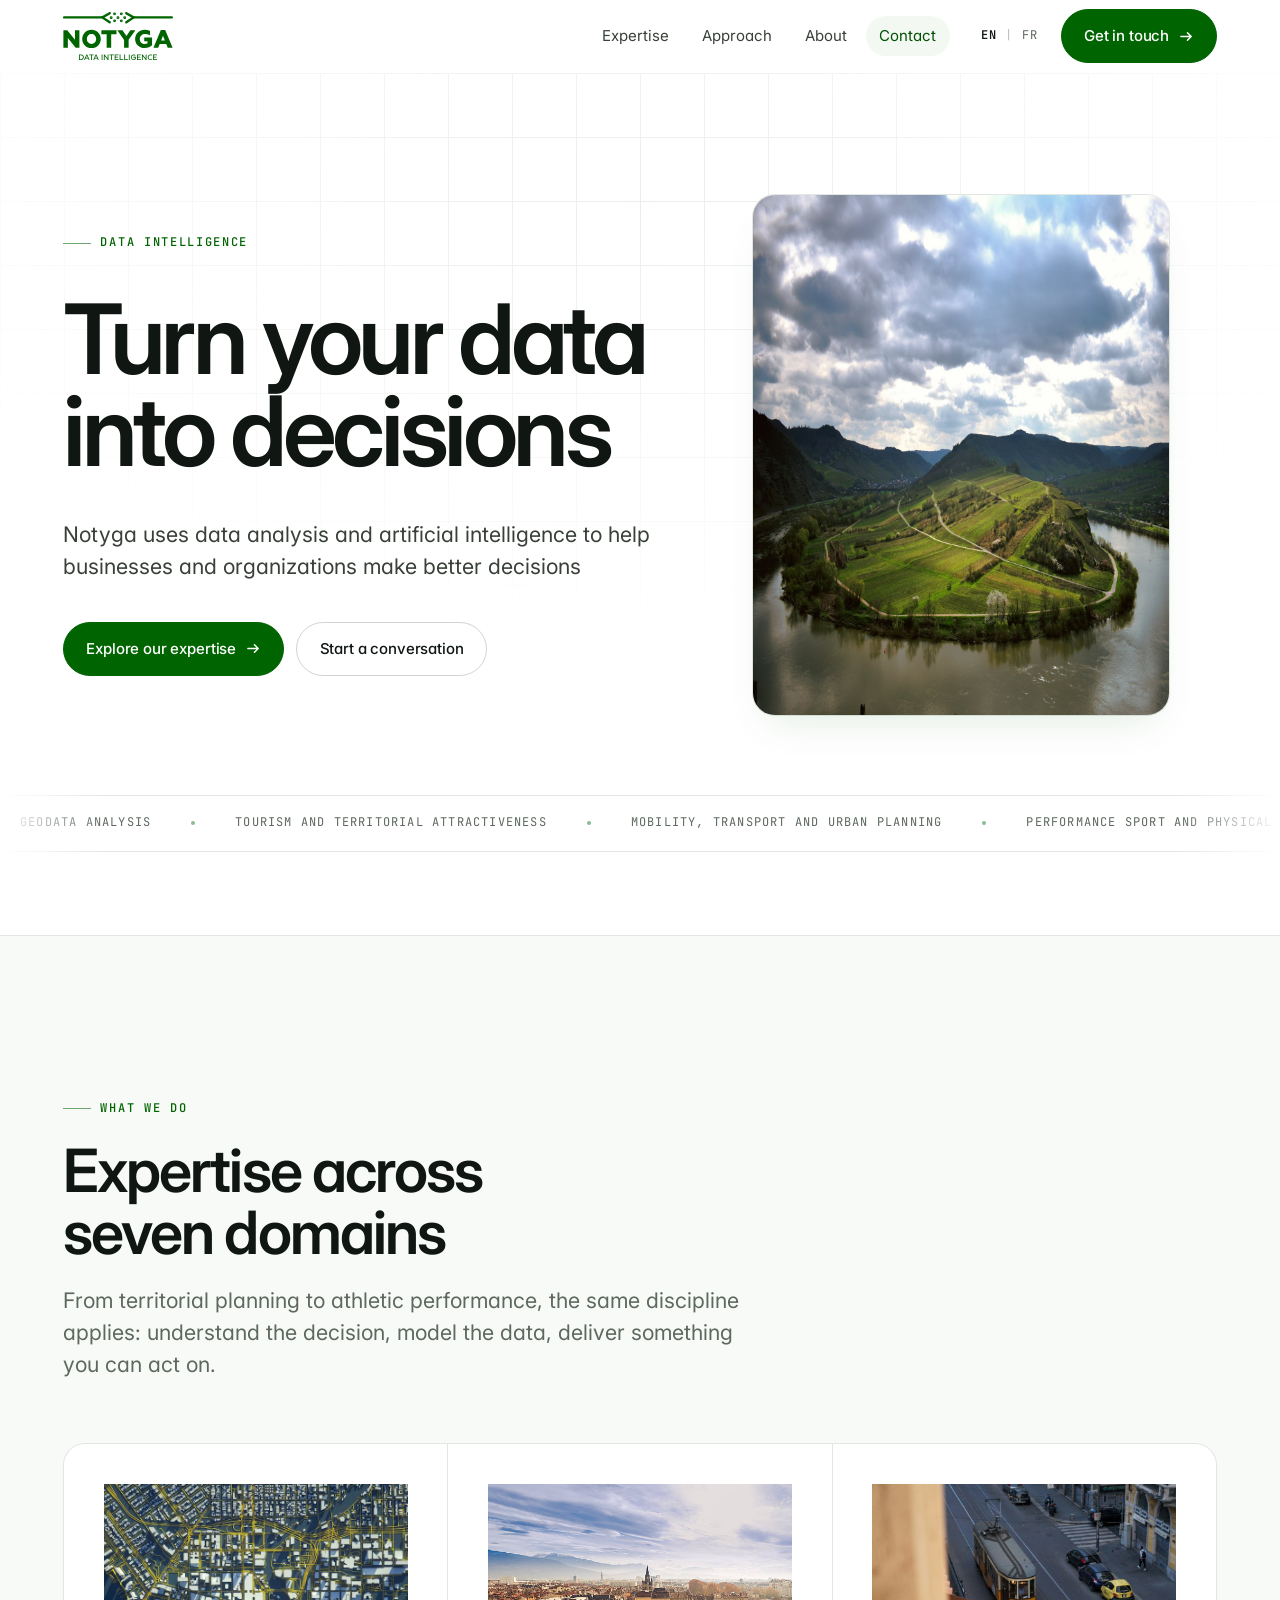
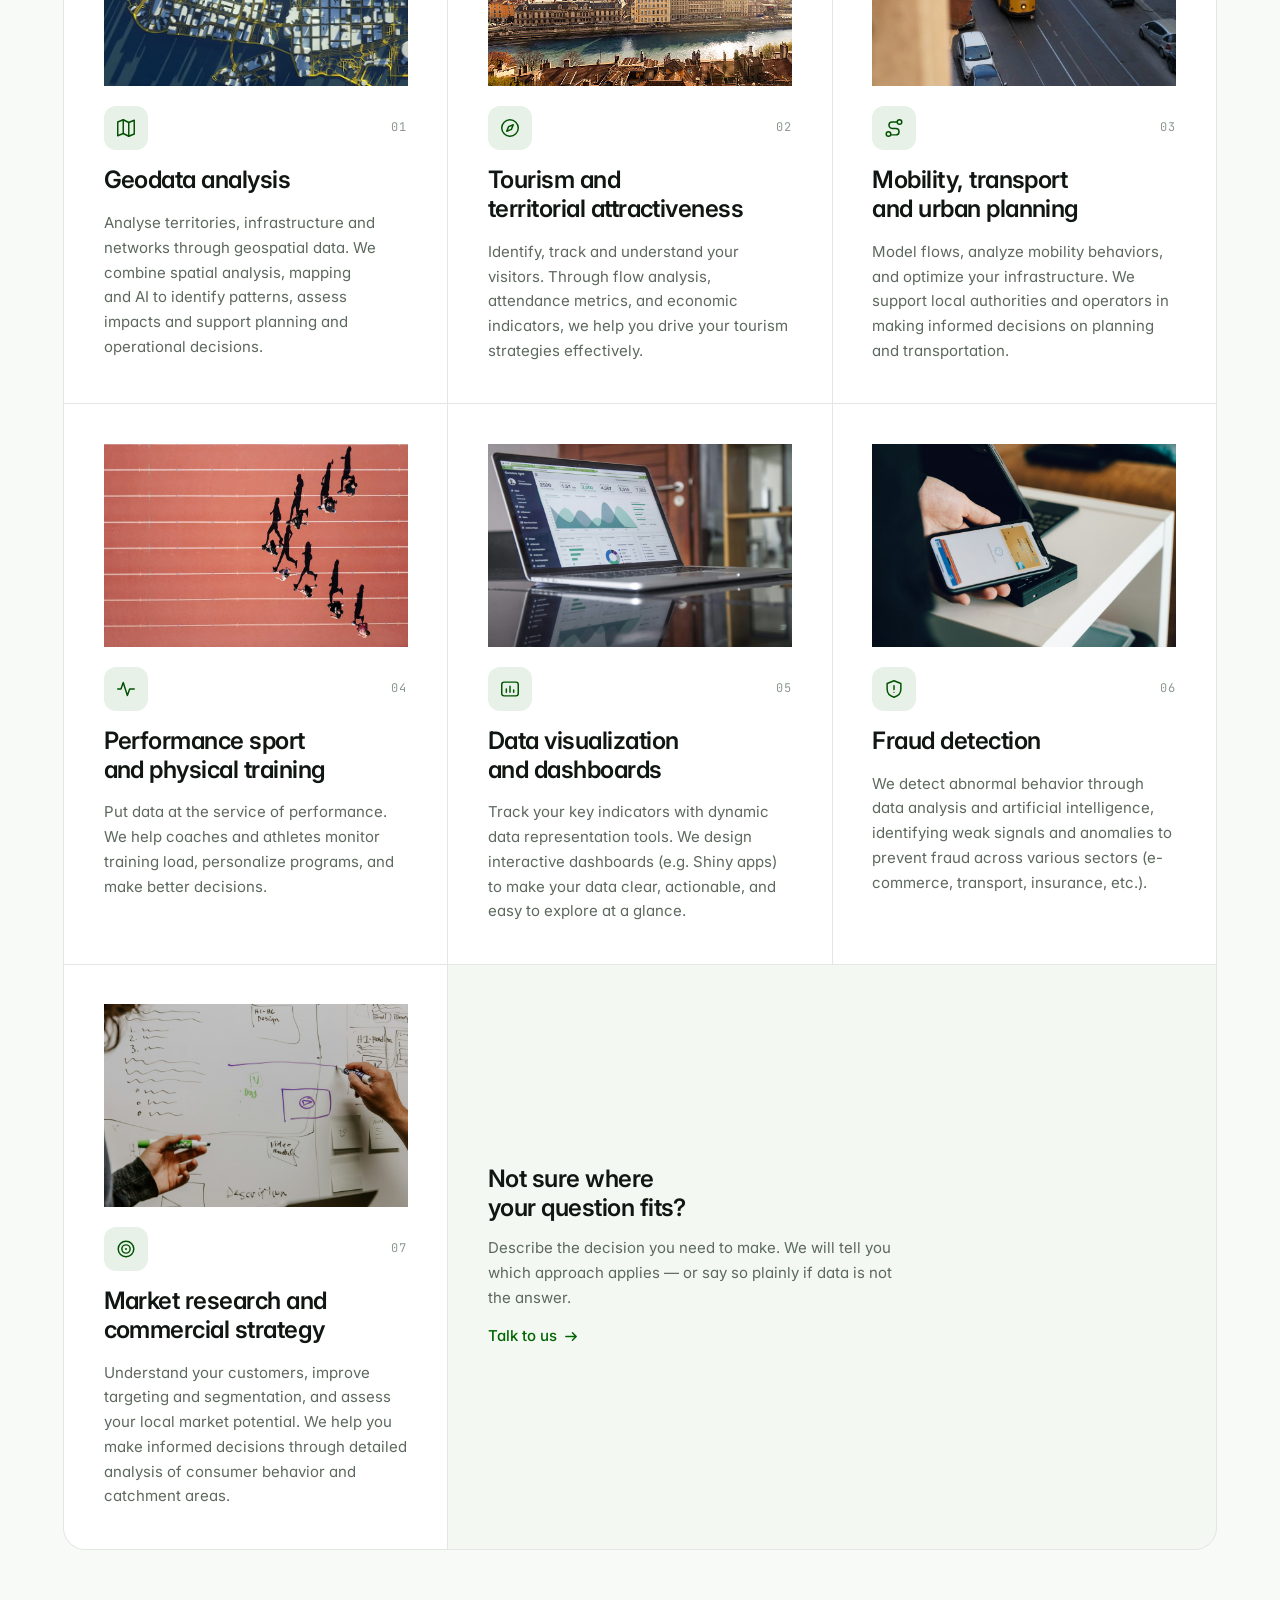
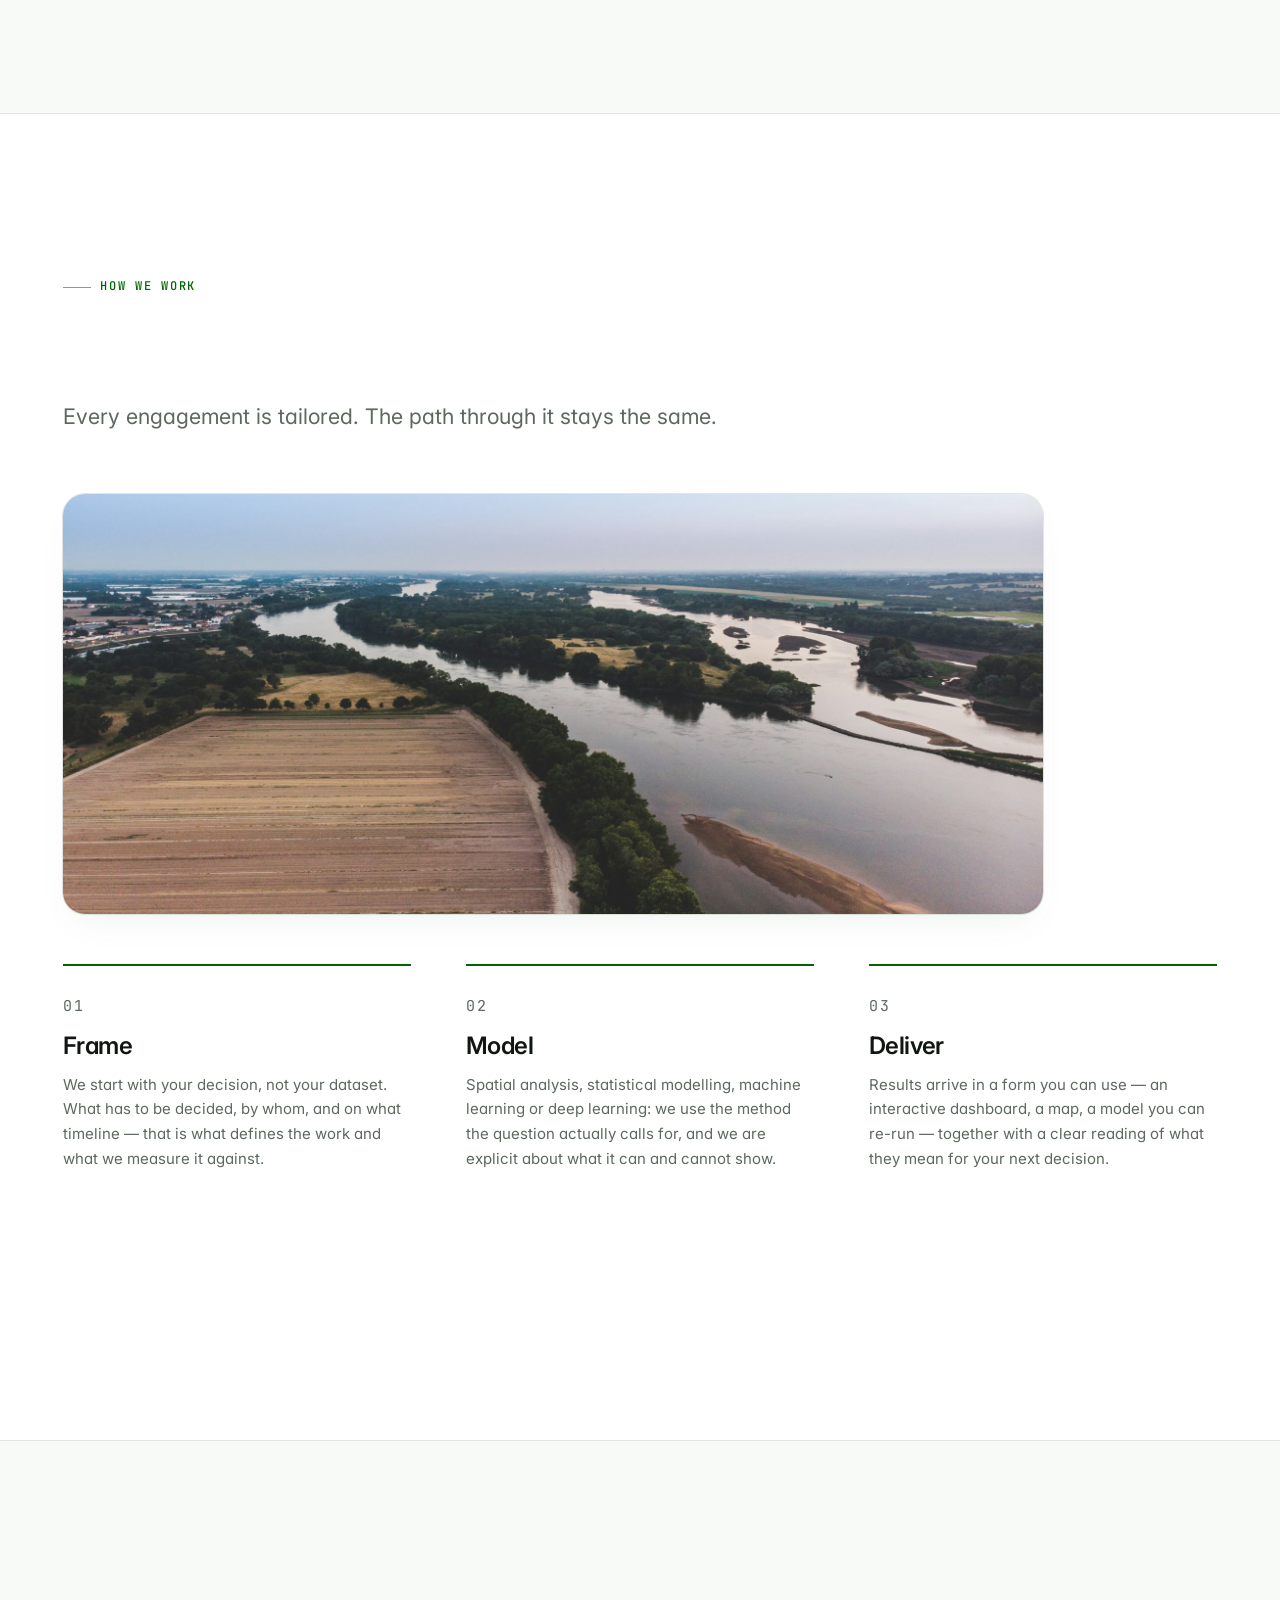
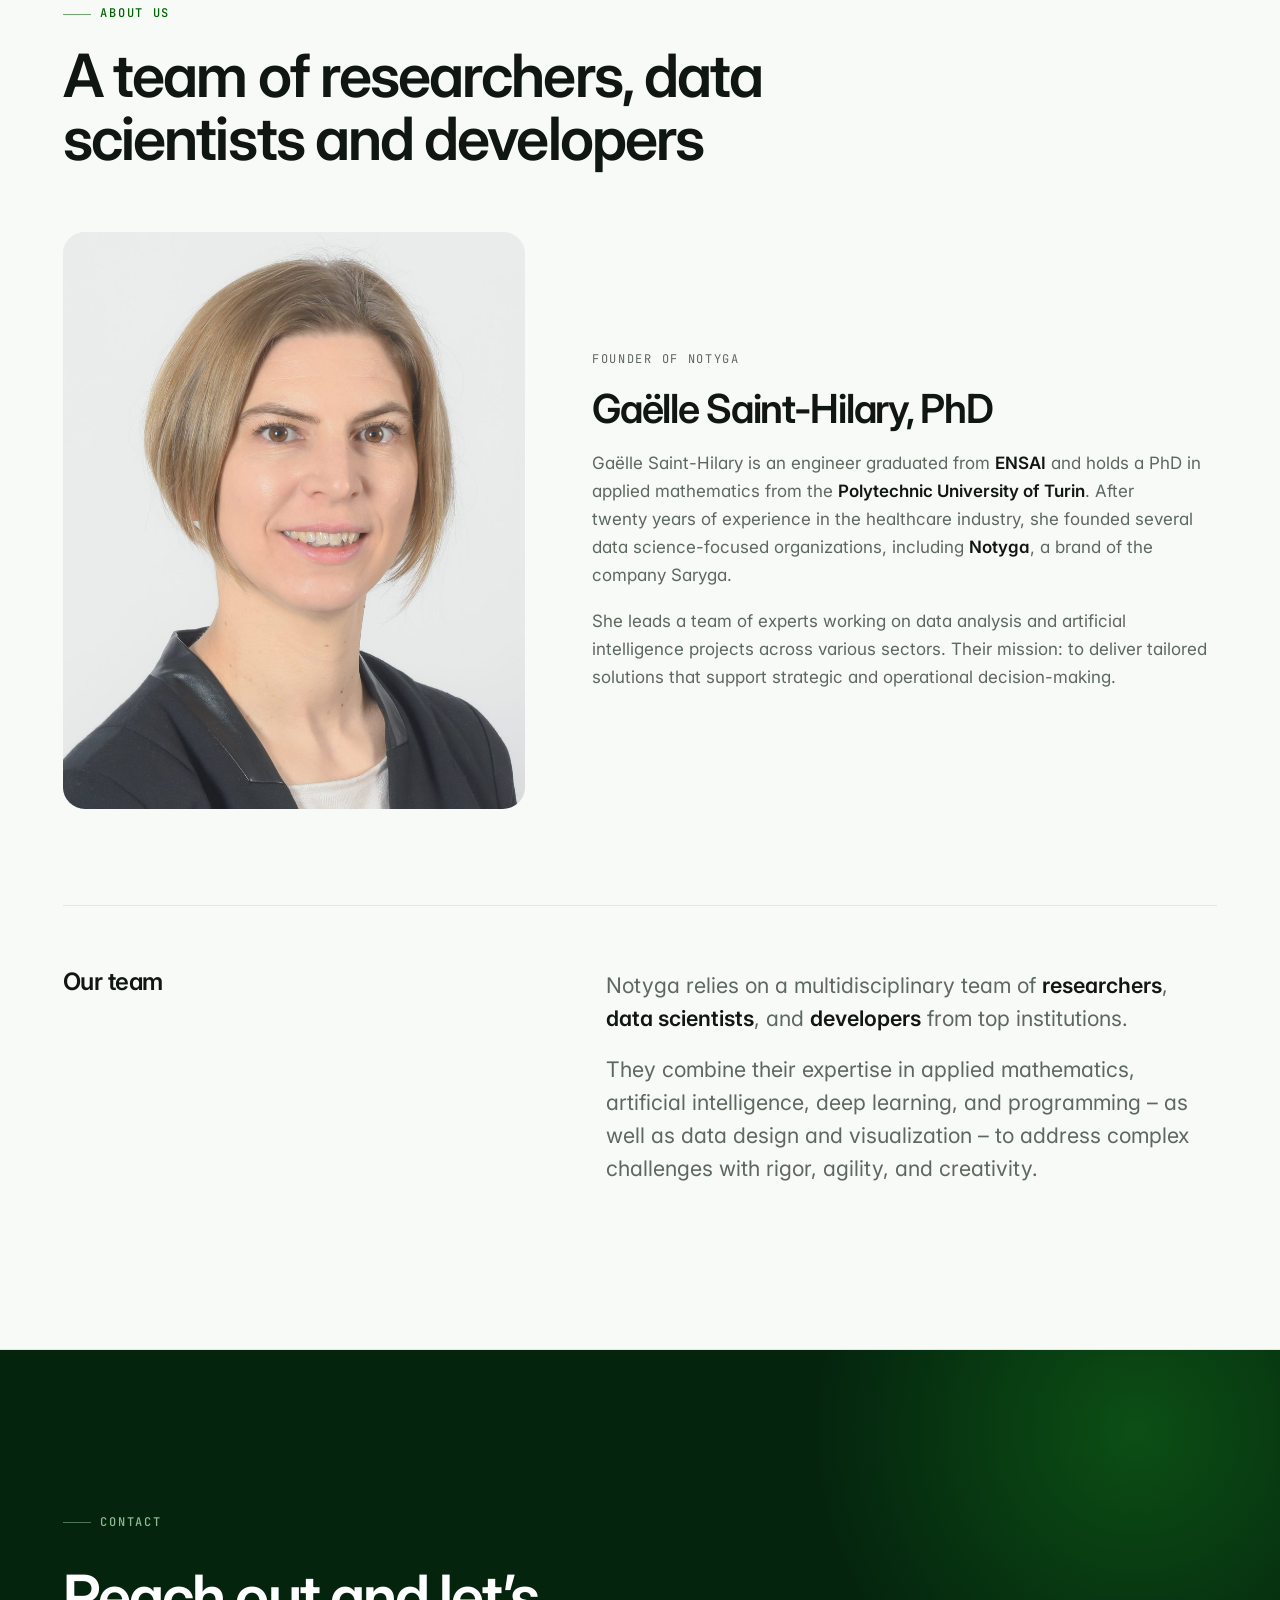
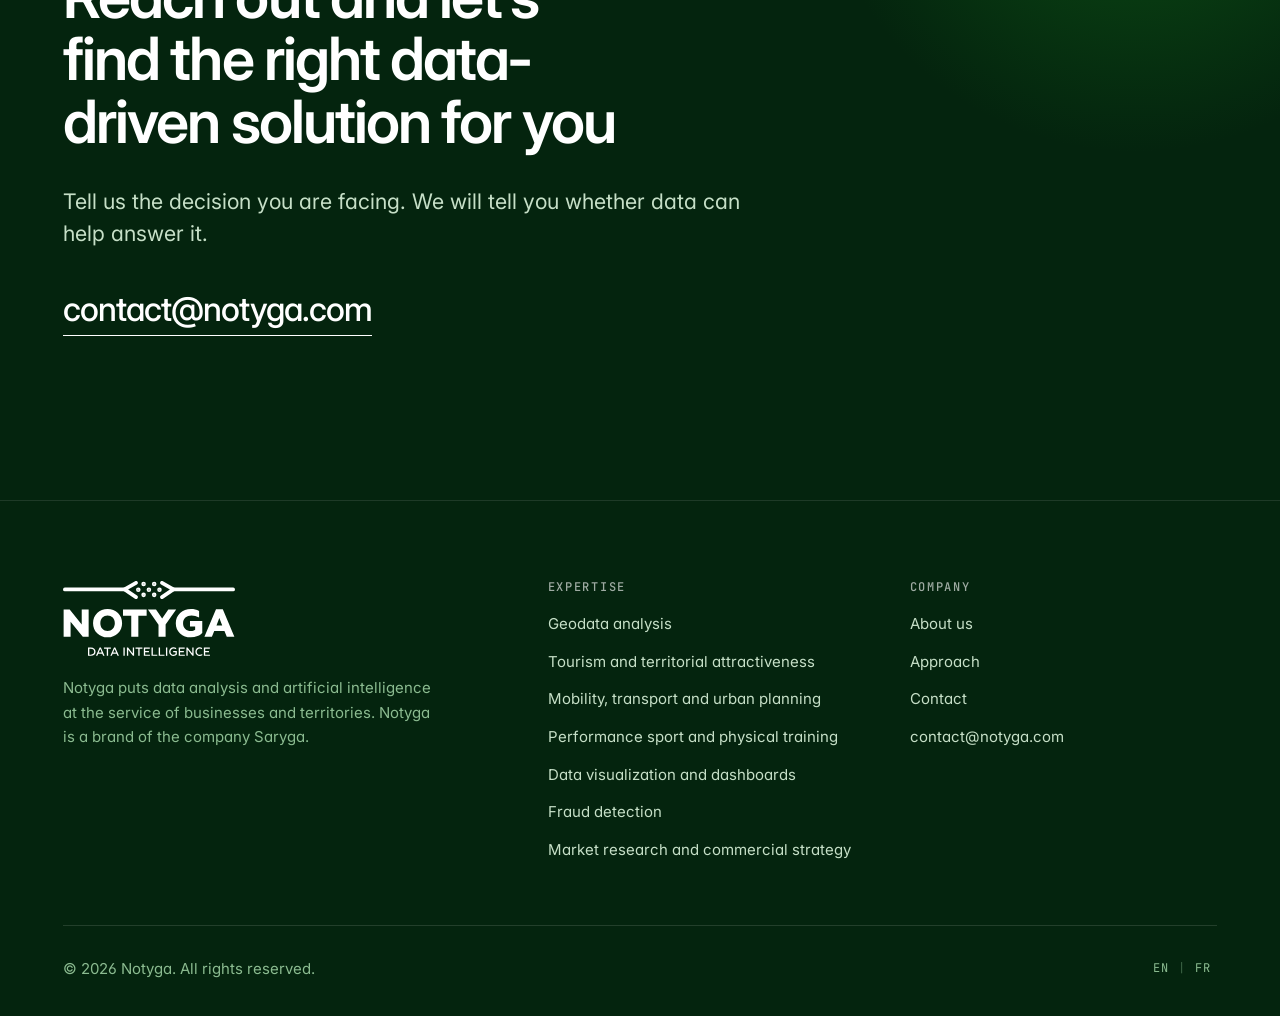
==== index.html @ 0905e515 "add photos, update full logo" ====
<!DOCTYPE html>
<html lang="en">
<head>
  <meta charset="utf-8">
  <meta name="viewport" content="width=device-width, initial-scale=1">
  <title>Notyga — Data intelligence for better decisions</title>
  <meta name="description" content="Notyga uses data analysis and artificial intelligence to help businesses and organizations make better decisions. Geodata, mobility, tourism, sport, dashboards, fraud detection and market research.">
  <meta name="theme-color" content="#006401">
  <link rel="alternate" hreflang="en" href="https://notyga.fr/">
  <link rel="alternate" hreflang="fr" href="https://notyga.fr/fr/">
  <link rel="alternate" hreflang="x-default" href="https://notyga.fr/">
  <link rel="canonical" href="https://notyga.fr/">

  <meta property="og:type" content="website">
  <meta property="og:site_name" content="Notyga">
  <meta property="og:title" content="Notyga — Data intelligence for better decisions">
  <meta property="og:description" content="Notyga uses data analysis and artificial intelligence to help businesses and organizations make better decisions. Geodata, mobility, tourism, sport, dashboards, fraud detection and market research.">
  <meta property="og:locale" content="en_GB">
  <meta property="og:url" content="https://notyga.fr/">
  <meta property="og:image" content="https://notyga.fr/assets/img/logo-full.png">
  <meta name="twitter:card" content="summary_large_image">

  <link rel="icon" href="assets/img/favicon-32.png" sizes="32x32">
  <link rel="icon" href="assets/img/favicon-512.png" sizes="512x512">
  <link rel="apple-touch-icon" href="assets/img/apple-touch-icon.png">

  <link rel="preconnect" href="https://fonts.googleapis.com">
  <link rel="preconnect" href="https://fonts.gstatic.com" crossorigin>
  <link rel="stylesheet" href="https://fonts.googleapis.com/css2?family=Inter:wght@400;500;600&family=JetBrains+Mono:wght@400;500&display=swap">
  <link rel="stylesheet" href="assets/css/styles.css">
  <script src="assets/js/main.js" defer></script>
</head>
<body>
  <a class="skip-link" href="#main">Skip to content</a>

  <header class="header" data-header>
    <div class="wrap header__inner">
      <a class="brand" href="/" aria-label="Notyga — Data intelligence">
        <img src="assets/img/logo.svg" alt="Notyga — Data intelligence" width="524" height="229">
      </a>

      <button class="nav-toggle" type="button" data-nav-toggle
              aria-expanded="false" aria-controls="site-nav" aria-label="Open menu">
        <svg class="icon-open" viewBox="0 0 24 24" fill="none" aria-hidden="true">
          <path d="M3 6h18M3 12h18M3 18h18" stroke="currentColor" stroke-width="1.8" stroke-linecap="round"/>
        </svg>
        <svg class="icon-close" viewBox="0 0 24 24" fill="none" aria-hidden="true">
          <path d="M6 6l12 12M18 6L6 18" stroke="currentColor" stroke-width="1.8" stroke-linecap="round"/>
        </svg>
      </button>

      <div class="header__nav" id="site-nav" data-nav-panel>
        <nav class="nav" aria-label="Main">
            <a class="nav__link" href="#expertise">Expertise</a>
            <a class="nav__link" href="#approach">Approach</a>
            <a class="nav__link" href="#about">About</a>
            <a class="nav__link" href="#contact">Contact</a>
        </nav>
        <div class="header__actions">
          <p class="lang" role="group" aria-label="Language">
            <a href="/" hreflang="en" aria-current="page">EN</a>
            <span class="lang__sep" aria-hidden="true">|</span>
            <a href="/fr/" hreflang="fr">FR</a>
          </p>
          <a class="btn" href="#contact">Get in touch<svg class="arrow" width="16" height="16" viewBox="0 0 16 16" fill="none" aria-hidden="true"><path d="M2 8h11M9 4l4 4-4 4" stroke="currentColor" stroke-width="1.6" stroke-linecap="round" stroke-linejoin="round"/></svg></a>
        </div>
      </div>
    </div>
  </header>
  <main id="main">
    <section class="hero">
      <div class="hero__grid" aria-hidden="true"></div>
      <div class="wrap hero__inner">
        <div class="hero__content">
          <p class="eyebrow" data-reveal>Data intelligence</p>
          <h1 data-reveal>Turn your data into decisions</h1>
          <p class="lede" data-reveal>Notyga uses data analysis and artificial intelligence to help businesses and organizations make better decisions</p>
          <div class="hero__actions" data-reveal>
            <a class="btn" href="#expertise">Explore our expertise<svg class="arrow" width="16" height="16" viewBox="0 0 16 16" fill="none" aria-hidden="true"><path d="M2 8h11M9 4l4 4-4 4" stroke="currentColor" stroke-width="1.6" stroke-linecap="round" stroke-linejoin="round"/></svg></a>
            <a class="btn btn--ghost" href="#contact">Start a conversation</a>
          </div>
        </div>
        <figure class="hero__media" data-reveal>
          <img src="assets/img/hero.jpg" alt="Territorial landscape with hills, roads and river" width="1200" height="1500"
               fetchpriority="high" decoding="async">
        </figure>
      </div>

      <div class="marquee">
        <div class="marquee__track" data-marquee aria-hidden="true">
          <span class="marquee__item">Geodata analysis</span>
          <span class="marquee__item">Tourism and territorial attractiveness</span>
          <span class="marquee__item">Mobility, transport and urban planning</span>
          <span class="marquee__item">Performance sport and physical training</span>
          <span class="marquee__item">Data visualization and dashboards</span>
          <span class="marquee__item">Fraud detection</span>
          <span class="marquee__item">Market research and commercial strategy</span>
        </div>
      </div>
    </section>
    <section class="section section--tint" id="expertise">
      <div class="wrap">
        <div class="section-head">
          <p class="eyebrow" data-reveal>What we do</p>
          <h2 data-reveal>Expertise across seven domains</h2>
          <p class="lede" data-reveal>From territorial planning to athletic performance, the same discipline applies: understand the decision, model the data, deliver something you can act on.</p>
        </div>
        <div class="cards">
        <article class="card" data-reveal>
          <div class="card__media">
            <img src="assets/img/expertise-geo.jpg" alt="" width="960" height="640"
                 loading="lazy" decoding="async">
          </div>
          <div class="card__top">
            <span class="card__icon" aria-hidden="true">
              <svg viewBox="0 0 24 24" fill="none" stroke="currentColor" stroke-width="1.6"
                   stroke-linecap="round" stroke-linejoin="round"><path d="M9 3 3 5.5v15L9 18l6 3 6-2.5v-15L15 6 9 3Z"/><path d="M9 3v15M15 6v15"/></svg>
            </span>
            <span class="card__num" aria-hidden="true">01</span>
          </div>
          <h3>Geodata analysis</h3>
          <p>Analyse territories, infrastructure and networks through geospatial data. We combine spatial analysis, mapping and AI to identify patterns, assess impacts and support planning and operational decisions.</p>
        </article>
        <article class="card" data-reveal>
          <div class="card__media">
            <img src="assets/img/expertise-tourism.jpg" alt="" width="960" height="640"
                 loading="lazy" decoding="async">
          </div>
          <div class="card__top">
            <span class="card__icon" aria-hidden="true">
              <svg viewBox="0 0 24 24" fill="none" stroke="currentColor" stroke-width="1.6"
                   stroke-linecap="round" stroke-linejoin="round"><circle cx="12" cy="12" r="9"/><path d="m15.6 8.4-2.1 5.1-5.1 2.1 2.1-5.1 5.1-2.1Z"/></svg>
            </span>
            <span class="card__num" aria-hidden="true">02</span>
          </div>
          <h3>Tourism and territorial attractiveness</h3>
          <p>Identify, track and understand your visitors. Through flow analysis, attendance metrics, and economic indicators, we help you drive your tourism strategies effectively.</p>
        </article>
        <article class="card" data-reveal>
          <div class="card__media">
            <img src="assets/img/expertise-mobility.jpg" alt="" width="960" height="640"
                 loading="lazy" decoding="async">
          </div>
          <div class="card__top">
            <span class="card__icon" aria-hidden="true">
              <svg viewBox="0 0 24 24" fill="none" stroke="currentColor" stroke-width="1.6"
                   stroke-linecap="round" stroke-linejoin="round"><circle cx="6" cy="18.5" r="2.5"/><circle cx="18" cy="5.5" r="2.5"/><path d="M15.5 5.5H10a3.5 3.5 0 0 0 0 7h4a3.5 3.5 0 0 1 0 7H8.5"/></svg>
            </span>
            <span class="card__num" aria-hidden="true">03</span>
          </div>
          <h3>Mobility, transport and urban planning</h3>
          <p>Model flows, analyze mobility behaviors, and optimize your infrastructure. We support local authorities and operators in making informed decisions on planning and transportation.</p>
        </article>
        <article class="card" data-reveal>
          <div class="card__media">
            <img src="assets/img/expertise-sport.jpg" alt="" width="960" height="640"
                 loading="lazy" decoding="async">
          </div>
          <div class="card__top">
            <span class="card__icon" aria-hidden="true">
              <svg viewBox="0 0 24 24" fill="none" stroke="currentColor" stroke-width="1.6"
                   stroke-linecap="round" stroke-linejoin="round"><path d="M3 12h3.5l2.5-7 4.5 14 2.5-7H21"/></svg>
            </span>
            <span class="card__num" aria-hidden="true">04</span>
          </div>
          <h3>Performance sport and physical training</h3>
          <p>Put data at the service of performance. We help coaches and athletes monitor training load, personalize programs, and make better decisions.</p>
        </article>
        <article class="card" data-reveal>
          <div class="card__media">
            <img src="assets/img/expertise-dataviz.jpg" alt="" width="960" height="640"
                 loading="lazy" decoding="async">
          </div>
          <div class="card__top">
            <span class="card__icon" aria-hidden="true">
              <svg viewBox="0 0 24 24" fill="none" stroke="currentColor" stroke-width="1.6"
                   stroke-linecap="round" stroke-linejoin="round"><rect x="3" y="4.5" width="18" height="15" rx="2.5"/><path d="M8 15.5v-3.5M12 15.5v-6.5M16 15.5v-2.5"/></svg>
            </span>
            <span class="card__num" aria-hidden="true">05</span>
          </div>
          <h3>Data visualization and dashboards</h3>
          <p>Track your key indicators with dynamic data representation tools. We design interactive dashboards (e.g. Shiny apps) to make your data clear, actionable, and easy to explore at a glance.</p>
        </article>
        <article class="card" data-reveal>
          <div class="card__media">
            <img src="assets/img/expertise-fraud.jpg" alt="" width="960" height="640"
                 loading="lazy" decoding="async">
          </div>
          <div class="card__top">
            <span class="card__icon" aria-hidden="true">
              <svg viewBox="0 0 24 24" fill="none" stroke="currentColor" stroke-width="1.6"
                   stroke-linecap="round" stroke-linejoin="round"><path d="M12 3 4.5 6v6c0 4.2 3.1 7.7 7.5 9 4.4-1.3 7.5-4.8 7.5-9V6L12 3Z"/><path d="M12 8.5v4"/><circle cx="12" cy="15.6" r=".7" fill="currentColor" stroke="none"/></svg>
            </span>
            <span class="card__num" aria-hidden="true">06</span>
          </div>
          <h3>Fraud detection</h3>
          <p>We detect abnormal behavior through data analysis and artificial intelligence, identifying weak signals and anomalies to prevent fraud across various sectors (e-commerce, transport, insurance, etc.).</p>
        </article>
        <article class="card" data-reveal>
          <div class="card__media">
            <img src="assets/img/expertise-market.jpg" alt="" width="960" height="640"
                 loading="lazy" decoding="async">
          </div>
          <div class="card__top">
            <span class="card__icon" aria-hidden="true">
              <svg viewBox="0 0 24 24" fill="none" stroke="currentColor" stroke-width="1.6"
                   stroke-linecap="round" stroke-linejoin="round"><circle cx="12" cy="12" r="8.5"/><circle cx="12" cy="12" r="4.5"/><circle cx="12" cy="12" r="1.1" fill="currentColor" stroke="none"/></svg>
            </span>
            <span class="card__num" aria-hidden="true">07</span>
          </div>
          <h3>Market research and commercial strategy</h3>
          <p>Understand your customers, improve targeting and segmentation, and assess your local market potential. We help you make informed decisions through detailed analysis of consumer behavior and catchment areas.</p>
        </article>
        <article class="card card--cta" data-reveal>
          <h3>Not sure where your question fits?</h3>
          <p>Describe the decision you need to make. We will tell you which approach applies — or say so plainly if data is not the answer.</p>
          <p><a class="link" href="#contact">Talk to us<svg class="arrow" width="16" height="16" viewBox="0 0 16 16" fill="none" aria-hidden="true"><path d="M2 8h11M9 4l4 4-4 4" stroke="currentColor" stroke-width="1.6" stroke-linecap="round" stroke-linejoin="round"/></svg></a></p>
        </article>
        </div>
      </div>
    </section>
    <section class="section" id="approach">
      <div class="wrap">
        <div class="section-head">
          <p class="eyebrow" data-reveal>How we work</p>
          <h2 data-reveal>From question to decision</h2>
          <p class="lede" data-reveal>Every engagement is tailored. The path through it stays the same.</p>
        </div>
        <figure class="approach__banner" data-reveal>
          <img src="assets/img/banner-approach.jpg" alt="Aerial view of a winding river and surrounding landscape"
               width="2000" height="860" loading="lazy" decoding="async">
        </figure>
        <div class="steps">
          <article class="step" data-reveal>
            <p class="step__num">01</p>
            <h3>Frame</h3>
            <p>We start with your decision, not your dataset. What has to be decided, by whom, and on what timeline — that is what defines the work and what we measure it against.</p>
          </article>
          <article class="step" data-reveal>
            <p class="step__num">02</p>
            <h3>Model</h3>
            <p>Spatial analysis, statistical modelling, machine learning or deep learning: we use the method the question actually calls for, and we are explicit about what it can and cannot show.</p>
          </article>
          <article class="step" data-reveal>
            <p class="step__num">03</p>
            <h3>Deliver</h3>
            <p>Results arrive in a form you can use — an interactive dashboard, a map, a model you can re-run — together with a clear reading of what they mean for your next decision.</p>
          </article>
        </div>
        <h3 class="visually-hidden">Disciplines we combine</h3>
        <ul class="chips" data-reveal>
          <li class="chip">Applied mathematics</li>
          <li class="chip">Artificial intelligence</li>
          <li class="chip">Deep learning</li>
          <li class="chip">Spatial analysis</li>
          <li class="chip">Programming</li>
          <li class="chip">Data design and visualization</li>
        </ul>
      </div>
    </section>
    <section class="section section--tint" id="about">
      <div class="wrap">
        <div class="section-head">
          <p class="eyebrow" data-reveal>About us</p>
          <h2 data-reveal>A team of researchers, data scientists and developers</h2>
        </div>

        <div class="founder">
          <figure class="founder__media" data-reveal>
            <img src="assets/img/founder.jpg" alt="Portrait of Gaëlle Saint-Hilary, founder of Notyga"
                 width="900" height="1125" loading="lazy" decoding="async">
          </figure>
          <div class="founder__body" data-reveal>
            <p class="founder__role">Founder of Notyga</p>
            <h3 class="founder__name">Gaëlle Saint-Hilary, PhD</h3>
            <p>Gaëlle Saint-Hilary is an engineer graduated from <strong>ENSAI</strong> and holds a PhD in applied mathematics from the <strong>Polytechnic University of Turin</strong>. After twenty years of experience in the healthcare industry, she founded several data science-focused organizations, including <strong>Notyga</strong>, a brand of the company Saryga.</p>
            <p>She leads a team of experts working on data analysis and artificial intelligence projects across various sectors. Their mission: to deliver tailored solutions that support strategic and operational decision-making.</p>
          </div>
        </div>

        <div class="team">
          <h3 data-reveal>Our team</h3>
          <div class="team__body">
            <p data-reveal>Notyga relies on a multidisciplinary team of <strong>researchers</strong>, <strong>data scientists</strong>, and <strong>developers</strong> from top institutions.</p>
            <p data-reveal>They combine their expertise in applied mathematics, artificial intelligence, deep learning, and programming – as well as data design and visualization – to address complex challenges with rigor, agility, and creativity.</p>
          </div>
        </div>
      </div>
    </section>
    <section class="section section--dark contact" id="contact">
      <div class="wrap contact__inner">
        <p class="eyebrow" data-reveal>Contact</p>
        <h2 data-reveal>Reach out and let’s find the right data-driven solution for you</h2>
        <p class="lede" data-reveal>Tell us the decision you are facing. We will tell you whether data can help answer it.</p>
        <a class="contact__email" href="mailto:contact@notyga.com" data-reveal>contact@notyga.com</a>
      </div>
    </section>
  </main>
  <footer class="footer">
    <div class="wrap">
      <div class="footer__top">
        <div class="footer__brand">
          <img src="assets/img/logo-white.svg" alt="Notyga — Data intelligence"
               width="524" height="229" loading="lazy">
          <p>Notyga puts data analysis and artificial intelligence at the service of businesses and territories. Notyga is a brand of the company Saryga.</p>
        </div>

        <nav class="footer__col" aria-label="Expertise">
          <h3>Expertise</h3>
          <ul>
            <li><a href="#expertise">Geodata analysis</a></li>
            <li><a href="#expertise">Tourism and territorial attractiveness</a></li>
            <li><a href="#expertise">Mobility, transport and urban planning</a></li>
            <li><a href="#expertise">Performance sport and physical training</a></li>
            <li><a href="#expertise">Data visualization and dashboards</a></li>
            <li><a href="#expertise">Fraud detection</a></li>
            <li><a href="#expertise">Market research and commercial strategy</a></li>
          </ul>
        </nav>

        <nav class="footer__col" aria-label="Company">
          <h3>Company</h3>
          <ul>
            <li><a href="#about">About us</a></li>
            <li><a href="#approach">Approach</a></li>
            <li><a href="#contact">Contact</a></li>
            <li><a href="mailto:contact@notyga.com">contact@notyga.com</a></li>
          </ul>
        </nav>
      </div>

      <!-- TODO (legal): a French company site must publish "Mentions légales"
           and a privacy policy. Add the pages and link them here once the real
           company details (SIREN, registered address, hosting provider,
           publication director) are available. -->

      <div class="footer__bottom">
        <p>&copy; <span data-year>2026</span> Notyga. All rights reserved.</p>
        <p class="lang">
          <a href="/" hreflang="en">EN</a>
          <span class="lang__sep" aria-hidden="true">|</span>
          <a href="/fr/" hreflang="fr">FR</a>
        </p>
      </div>
    </div>
  </footer>
  <script type="application/ld+json">
  {
    "@context": "https://schema.org",
    "@type": "Organization",
    "name": "Notyga",
    "url": "https://notyga.fr/",
    "logo": "https://notyga.fr/assets/img/logo-full.png",
    "email": "contact@notyga.com",
    "description": "Data analysis and artificial intelligence for businesses and territories.",
    "parentOrganization": { "@type": "Organization", "name": "Saryga" },
    "founder": {
      "@type": "Person",
      "name": "Ga\u00eblle Saint-Hilary",
      "jobTitle": "Founder"
    }
  }
  </script>
</body>
</html>
---- assets/css/styles.css ----
/* ==========================================================================
   Notyga — Data Intelligence
   Design system and page styles.

   Palette rule: a single hue family taken from the logo ink (#006401) plus
   warm neutrals. No second brand colour is introduced anywhere.
   ========================================================================== */

/* --------------------------------------------------------------------------
   1. Tokens
   -------------------------------------------------------------------------- */

:root {
  /* Brand green, sampled from the logo file, and its tints/shades. */
  --green-900: #04240e;
  --green-800: #04380f;
  --green-700: #005200;
  --green-600: #006401; /* brand */
  --green-500: #14791b;
  --green-300: #8bbb90;
  --green-200: #c6dfc7;
  --green-100: #e7f1e7;
  --green-050: #f3f8f3;

  /* Neutrals, very slightly warmed so the green never reads cold. */
  --ink: #101611;
  --ink-soft: #384038;
  --muted: #5d685e;
  --line: #e3e7e3;
  --line-strong: #cfd6cf;
  --paper: #ffffff;
  --paper-2: #f8faf8;

  /* Type */
  --font-sans: "Inter", ui-sans-serif, system-ui, -apple-system, "Segoe UI",
    Roboto, Helvetica, Arial, sans-serif;
  --font-mono: "JetBrains Mono", ui-monospace, SFMono-Regular, "SF Mono",
    Menlo, Consolas, monospace;

  /* Fluid type scale */
  --fs-display: clamp(2.75rem, 1.35rem + 5.9vw, 7rem);
  --fs-h2: clamp(2rem, 1.25rem + 3.1vw, 3.75rem);
  --fs-h3: clamp(1.25rem, 1.1rem + 0.6vw, 1.5rem);
  --fs-lede: clamp(1.0625rem, 0.98rem + 0.45vw, 1.375rem);
  --fs-body: 1.0625rem;
  --fs-small: 0.9375rem;
  --fs-label: 0.75rem;

  /* Rhythm */
  --section-y: clamp(5rem, 3rem + 9vw, 10.5rem);
  --gutter: clamp(1.25rem, 0.6rem + 2.6vw, 3rem);
  --maxw: 1240px;
  --maxw-text: 62ch;

  --radius: 14px;
  --radius-lg: 22px;

  --ease: cubic-bezier(0.22, 0.61, 0.36, 1);
  --dur: 0.45s;
}

/* --------------------------------------------------------------------------
   2. Reset & base
   -------------------------------------------------------------------------- */

*,
*::before,
*::after {
  box-sizing: border-box;
}

html {
  -webkit-text-size-adjust: 100%;
  scroll-behavior: smooth;
  scroll-padding-top: 6rem;
}

body {
  margin: 0;
  background: var(--paper);
  color: var(--ink);
  font-family: var(--font-sans);
  font-size: var(--fs-body);
  line-height: 1.65;
  font-feature-settings: "cv11", "ss01";
  -webkit-font-smoothing: antialiased;
  -moz-osx-font-smoothing: grayscale;
  overflow-x: hidden;
}

img,
svg {
  display: block;
  max-width: 100%;
}

img {
  height: auto;
}

a {
  color: inherit;
  text-decoration: none;
}

h1,
h2,
h3,
h4,
p,
figure,
blockquote,
ul,
ol {
  margin: 0;
}

ul,
ol {
  padding: 0;
  list-style: none;
}

strong {
  font-weight: 600;
  color: var(--ink);
}

::selection {
  background: var(--green-600);
  color: #fff;
}

:focus-visible {
  outline: 2px solid var(--green-600);
  outline-offset: 3px;
  border-radius: 4px;
}

.skip-link {
  position: absolute;
  left: 50%;
  top: 0;
  translate: -50% -120%;
  z-index: 200;
  padding: 0.75rem 1.25rem;
  background: var(--green-600);
  color: #fff;
  font-size: var(--fs-small);
  font-weight: 500;
  border-radius: 0 0 10px 10px;
  transition: translate 0.2s var(--ease);
}

.skip-link:focus-visible {
  translate: -50% 0;
}

.visually-hidden {
  position: absolute;
  width: 1px;
  height: 1px;
  margin: -1px;
  padding: 0;
  overflow: hidden;
  clip-path: inset(50%);
  white-space: nowrap;
}

/* --------------------------------------------------------------------------
   3. Layout primitives
   -------------------------------------------------------------------------- */

.wrap {
  width: 100%;
  max-width: var(--maxw);
  margin-inline: auto;
  padding-inline: var(--gutter);
}

.section {
  padding-block: var(--section-y);
  position: relative;
}

.section--tint {
  background: var(--paper-2);
  border-block: 1px solid var(--line);
}

.section--dark {
  background: var(--green-900);
  color: #fff;
}

/* Section header: mono eyebrow, large heading, optional lede. */
.section-head {
  display: grid;
  gap: 1.25rem;
  margin-bottom: clamp(2.5rem, 1.5rem + 3vw, 4.5rem);
}

.eyebrow {
  display: inline-flex;
  align-items: center;
  gap: 0.6rem;
  font-family: var(--font-mono);
  font-size: var(--fs-label);
  font-weight: 500;
  letter-spacing: 0.14em;
  text-transform: uppercase;
  color: var(--green-600);
}

.eyebrow::before {
  content: "";
  width: 1.75rem;
  height: 1px;
  background: currentColor;
  opacity: 0.55;
}

.section--dark .eyebrow {
  color: var(--green-300);
}

h1,
h2,
h3 {
  font-weight: 600;
  letter-spacing: -0.032em;
  line-height: 1.05;
  text-wrap: balance;
}

.section-head h2 {
  font-size: var(--fs-h2);
  max-width: 20ch;
}

.lede {
  font-size: var(--fs-lede);
  line-height: 1.5;
  color: var(--muted);
  max-width: 54ch;
  text-wrap: pretty;
}

.section--dark .lede {
  color: var(--green-200);
}

/* --------------------------------------------------------------------------
   4. Buttons
   -------------------------------------------------------------------------- */

.btn {
  --btn-bg: var(--green-600);
  --btn-fg: #fff;
  --btn-bd: var(--green-600);
  display: inline-flex;
  align-items: center;
  gap: 0.6rem;
  padding: 0.85rem 1.4rem;
  background: var(--btn-bg);
  color: var(--btn-fg);
  border: 1px solid var(--btn-bd);
  border-radius: 100px;
  font-size: var(--fs-small);
  font-weight: 500;
  letter-spacing: -0.01em;
  cursor: pointer;
  transition: background 0.2s var(--ease), color 0.2s var(--ease),
    border-color 0.2s var(--ease), transform 0.2s var(--ease);
}

.btn:hover {
  --btn-bg: var(--green-700);
  --btn-bd: var(--green-700);
  transform: translateY(-1px);
}

.btn--ghost {
  --btn-bg: transparent;
  --btn-fg: var(--ink);
  --btn-bd: var(--line-strong);
}

.btn--ghost:hover {
  --btn-bg: var(--green-050);
  --btn-fg: var(--green-700);
  --btn-bd: var(--green-300);
}

.btn--light {
  --btn-bg: #fff;
  --btn-fg: var(--green-900);
  --btn-bd: #fff;
}

.btn--light:hover {
  --btn-bg: var(--green-100);
  --btn-bd: var(--green-100);
}

/* Sized on .arrow itself, not scoped to .btn: an inline SVG with no width or
   height attribute otherwise falls back to the 300x150 default and blows out
   whatever flex row it sits in. */
.arrow {
  width: 1em;
  height: 1em;
  flex: none;
  transition: transform 0.25s var(--ease);
}

.btn:hover .arrow,
.link:hover .arrow {
  transform: translateX(3px);
}

/* Quiet text link with an animated underline. */
.link {
  display: inline-flex;
  align-items: center;
  gap: 0.45rem;
  color: var(--green-600);
  font-weight: 500;
  background-image: linear-gradient(currentColor, currentColor);
  background-size: 0% 1px;
  background-repeat: no-repeat;
  background-position: 0 100%;
  transition: background-size 0.3s var(--ease);
}

.link:hover {
  background-size: 100% 1px;
}

/* --------------------------------------------------------------------------
   5. Header
   -------------------------------------------------------------------------- */

.header {
  position: sticky;
  top: 0;
  z-index: 100;
  background: rgba(255, 255, 255, 0.82);
  backdrop-filter: saturate(180%) blur(14px);
  -webkit-backdrop-filter: saturate(180%) blur(14px);
  border-bottom: 1px solid transparent;
  transition: border-color 0.3s var(--ease), background 0.3s var(--ease);
}

.header.is-stuck {
  border-bottom-color: var(--line);
}

.header__inner {
  display: flex;
  align-items: center;
  gap: 1.5rem;
  min-height: 4.5rem;
}

.brand {
  flex: none;
  display: block;
  padding-block: 0.35rem;
}

/* Full logo (motif + wordmark + tagline), kept whole as supplied. */
.brand img {
  height: 3rem;
  width: auto;
}

/* Desktop: nav row and actions sit on one line, pushed to the right. */
.header__nav {
  display: flex;
  align-items: center;
  gap: clamp(1rem, 0.4rem + 1.4vw, 2rem);
  flex: 1;
  min-width: 0;
}

.nav {
  display: flex;
  align-items: center;
  gap: 0.35rem;
  margin-left: auto;
}

.nav__link {
  padding: 0.5rem 0.85rem;
  border-radius: 100px;
  font-size: var(--fs-small);
  color: var(--ink-soft);
  transition: color 0.2s var(--ease), background 0.2s var(--ease);
}

.nav__link:hover,
.nav__link[aria-current="true"] {
  color: var(--green-700);
  background: var(--green-050);
}

.header__actions {
  display: flex;
  align-items: center;
  gap: 1rem;
}

/* EN | FR switcher */
.lang {
  display: flex;
  align-items: center;
  gap: 0.15rem;
  font-family: var(--font-mono);
  font-size: var(--fs-label);
  letter-spacing: 0.08em;
  text-transform: uppercase;
  color: var(--muted);
}

.lang a {
  padding: 0.3rem 0.4rem;
  border-radius: 6px;
  transition: color 0.2s var(--ease), background 0.2s var(--ease);
}

.lang a:hover {
  color: var(--green-700);
  background: var(--green-050);
}

.lang [aria-current="page"] {
  color: var(--ink);
  font-weight: 600;
}

.lang__sep {
  opacity: 0.4;
}

.nav-toggle {
  display: none;
  width: 2.75rem;
  height: 2.75rem;
  padding: 0;
  align-items: center;
  justify-content: center;
  background: none;
  border: 1px solid var(--line);
  border-radius: 10px;
  color: var(--ink);
  cursor: pointer;
}

.nav-toggle svg {
  width: 1.25rem;
  height: 1.25rem;
}

.nav-toggle .icon-close,
.nav-toggle[aria-expanded="true"] .icon-open {
  display: none;
}

.nav-toggle[aria-expanded="true"] .icon-close {
  display: block;
}

@media (max-width: 900px) {
  .nav-toggle {
    display: inline-flex;
    margin-left: auto;
  }

  .header__nav {
    position: fixed;
    inset: 4.5rem 0 auto;
    display: grid;
    gap: 0.25rem;
    padding: 1rem var(--gutter) 1.75rem;
    background: var(--paper);
    border-bottom: 1px solid var(--line);
    box-shadow: 0 24px 40px -28px rgba(16, 22, 17, 0.4);
    visibility: hidden;
    opacity: 0;
    translate: 0 -0.5rem;
    transition: opacity 0.25s var(--ease), translate 0.25s var(--ease),
      visibility 0.25s;
  }

  .header__nav.is-open {
    visibility: visible;
    opacity: 1;
    translate: 0 0;
  }

  .nav {
    flex-direction: column;
    align-items: stretch;
    gap: 0;
    margin-left: 0;
  }

  .nav__link {
    padding: 0.8rem 0.75rem;
    font-size: 1.0625rem;
    border-radius: 10px;
  }

  .header__actions {
    margin-top: 0.75rem;
    padding-top: 1rem;
    border-top: 1px solid var(--line);
    justify-content: space-between;
  }
}

/* --------------------------------------------------------------------------
   6. Hero
   -------------------------------------------------------------------------- */

.hero {
  position: relative;
  padding-block: clamp(3.5rem, 2rem + 7vw, 8rem) clamp(3rem, 2rem + 4vw, 5.5rem);
  overflow: hidden;
}

/* Faint blueprint grid; fades out before it reaches the copy. */
.hero__grid {
  position: absolute;
  inset: 0;
  background-image: linear-gradient(var(--line) 1px, transparent 1px),
    linear-gradient(90deg, var(--line) 1px, transparent 1px);
  background-size: 64px 64px;
  -webkit-mask-image: radial-gradient(
    ellipse 80% 65% at 50% 15%,
    #000 0%,
    transparent 78%
  );
  mask-image: radial-gradient(
    ellipse 80% 65% at 50% 15%,
    #000 0%,
    transparent 78%
  );
  opacity: 0.75;
  pointer-events: none;
}

.hero__inner {
  position: relative;
  display: grid;
  grid-template-columns: 1fr;
  gap: clamp(2.5rem, 1.5rem + 3vw, 4.5rem);
  align-items: center;
}

@media (min-width: 960px) {
  .hero__inner {
    grid-template-columns: minmax(0, 1.15fr) minmax(0, 0.85fr);
  }
}

.hero__content {
  display: grid;
  gap: clamp(1.5rem, 1rem + 2vw, 2.5rem);
  justify-items: start;
}

.hero h1 {
  font-size: var(--fs-display);
  letter-spacing: -0.045em;
  line-height: 0.95;
  max-width: 15ch;
}

.hero .lede {
  font-size: var(--fs-lede);
  color: var(--ink-soft);
  max-width: 48ch;
}

.hero__actions {
  display: flex;
  flex-wrap: wrap;
  gap: 0.75rem;
}

.hero__media {
  position: relative;
  border-radius: var(--radius-lg);
  overflow: hidden;
  box-shadow: 0 20px 40px -15px rgba(0, 100, 1, 0.12), 0 0 0 1px var(--line);
  aspect-ratio: 16 / 10;
  background: var(--green-050);
}

@media (min-width: 960px) {
  .hero__media {
    aspect-ratio: 4 / 5;
    max-height: 520px;
  }
}

.hero__media img {
  width: 100%;
  height: 100%;
  object-fit: cover;
  object-position: center;
  transition: transform 0.6s var(--ease);
}

.hero__media:hover img {
  transform: scale(1.03);
}

/* Scrolling strip of the seven domains. */
.marquee {
  margin-top: clamp(3rem, 2rem + 4vw, 5rem);
  border-block: 1px solid var(--line);
  padding-block: 1.1rem;
  overflow: hidden;
  -webkit-mask-image: linear-gradient(
    90deg,
    transparent,
    #000 8%,
    #000 92%,
    transparent
  );
  mask-image: linear-gradient(90deg, transparent, #000 8%, #000 92%, transparent);
}

.marquee__track {
  display: flex;
  width: max-content;
  gap: 0;
  animation: marquee 46s linear infinite;
}

.marquee:hover .marquee__track {
  animation-play-state: paused;
}

.marquee__item {
  display: inline-flex;
  align-items: center;
  gap: 2.5rem;
  padding-inline: 1.25rem;
  font-family: var(--font-mono);
  font-size: var(--fs-label);
  letter-spacing: 0.1em;
  text-transform: uppercase;
  color: var(--muted);
  white-space: nowrap;
}

.marquee__item::after {
  content: "";
  width: 4px;
  height: 4px;
  border-radius: 50%;
  background: var(--green-300);
}

@keyframes marquee {
  to {
    transform: translateX(-50%);
  }
}

/* --------------------------------------------------------------------------
   7. Expertise grid
   -------------------------------------------------------------------------- */

/* Explicit column counts rather than auto-fit: there are seven cards plus a
   closing prompt, and the counts below make every row come out full at each
   breakpoint instead of leaving bare cells in the 1px grid background. */
.cards {
  display: grid;
  grid-template-columns: 1fr;
  gap: 1px;
  background: var(--line);
  border: 1px solid var(--line);
  border-radius: var(--radius-lg);
  overflow: hidden;
}

@media (min-width: 700px) {
  .cards {
    grid-template-columns: repeat(2, minmax(0, 1fr));
  }
}

@media (min-width: 1080px) {
  .cards {
    grid-template-columns: repeat(3, minmax(0, 1fr));
  }

  /* 7 cards + a prompt spanning 2 = three complete rows. */
  .card--cta {
    grid-column: span 2;
  }
}

.card {
  display: grid;
  gap: 1rem;
  align-content: start;
  padding: clamp(1.75rem, 1.2rem + 1.6vw, 2.5rem);
  background: var(--paper);
  transition: background 0.3s var(--ease);
}

.card:hover {
  background: var(--green-050);
}

.card__media {
  position: relative;
  border-radius: var(--radius-md);
  overflow: hidden;
  aspect-ratio: 3 / 2;
  background: var(--green-050);
  margin-bottom: 0.25rem;
}

.card__media img {
  width: 100%;
  height: 100%;
  object-fit: cover;
  transition: transform 0.4s var(--ease);
}

.card:hover .card__media img {
  transform: scale(1.05);
}

.card__top {
  display: flex;
  align-items: center;
  justify-content: space-between;
  gap: 1rem;
}

.card__icon {
  display: grid;
  place-items: center;
  width: 2.75rem;
  height: 2.75rem;
  border-radius: 12px;
  background: var(--green-100);
  color: var(--green-700);
  transition: background 0.3s var(--ease), color 0.3s var(--ease),
    transform 0.3s var(--ease);
}

.card:hover .card__icon {
  background: var(--green-600);
  color: #fff;
  transform: translateY(-2px);
}

.card__icon svg {
  width: 1.375rem;
  height: 1.375rem;
}

/* Decorative (aria-hidden), but --line-strong sat at 1.5:1 and read as a
   smudge rather than a number. ~3:1 keeps it quiet and still legible. */
.card__num {
  font-family: var(--font-mono);
  font-size: var(--fs-label);
  letter-spacing: 0.1em;
  color: #8d998e;
  transition: color 0.3s var(--ease);
}

.card:hover .card__num {
  color: var(--green-600);
}

.card h3 {
  font-size: var(--fs-h3);
  line-height: 1.2;
  letter-spacing: -0.022em;
}

.card p {
  color: var(--muted);
  font-size: var(--fs-small);
  line-height: 1.65;
  text-wrap: pretty;
}

/* Closing cell of the grid: an invitation rather than a service. */
.card--cta {
  align-content: center;
  gap: 0.85rem;
  background: var(--green-050);
}

.card--cta:hover {
  background: var(--green-100);
}

.card--cta h3 {
  max-width: 22ch;
}

.card--cta p {
  max-width: 46ch;
}

/* --------------------------------------------------------------------------
   8. Approach steps
   -------------------------------------------------------------------------- */

.approach__banner {
  position: relative;
  margin-block: clamp(2rem, 1.5rem + 2vw, 3.5rem);
  border-radius: var(--radius-lg);
  overflow: hidden;
  box-shadow: 0 16px 36px -12px rgba(0, 100, 1, 0.08), 0 0 0 1px var(--line);
  aspect-ratio: 21 / 9;
  max-height: 420px;
  background: var(--green-050);
}

@media (max-width: 680px) {
  .approach__banner {
    aspect-ratio: 16 / 9;
  }
}

.approach__banner img {
  width: 100%;
  height: 100%;
  object-fit: cover;
  object-position: center 42%;
  transition: transform 0.6s var(--ease);
}

.approach__banner:hover img {
  transform: scale(1.02);
}

.steps {
  display: grid;
  grid-template-columns: repeat(auto-fit, minmax(280px, 1fr));
  gap: clamp(2rem, 1rem + 3vw, 3.5rem);
  counter-reset: step;
}

.step {
  display: grid;
  gap: 0.9rem;
  align-content: start;
  padding-top: 1.75rem;
  border-top: 2px solid var(--green-600);
}

.step__num {
  font-family: var(--font-mono);
  font-size: var(--fs-label);
  letter-spacing: 0.14em;
  color: var(--green-600);
}

.step h3 {
  font-size: var(--fs-h3);
  letter-spacing: -0.022em;
}

.step p {
  color: var(--muted);
  font-size: var(--fs-small);
  line-height: 1.65;
  text-wrap: pretty;
}

/* Discipline chips */
.chips {
  display: flex;
  flex-wrap: wrap;
  gap: 0.5rem;
  margin-top: clamp(2.5rem, 1.5rem + 3vw, 4rem);
}

.chip {
  padding: 0.5rem 0.95rem;
  border: 1px solid var(--line-strong);
  border-radius: 100px;
  font-size: var(--fs-small);
  color: var(--ink-soft);
  background: var(--paper);
  transition: border-color 0.2s var(--ease), color 0.2s var(--ease);
}

.chip:hover {
  border-color: var(--green-300);
  color: var(--green-700);
}

/* --------------------------------------------------------------------------
   9. About
   -------------------------------------------------------------------------- */

.founder {
  display: grid;
  grid-template-columns: minmax(0, 0.85fr) minmax(0, 1.15fr);
  gap: clamp(2rem, 1rem + 4vw, 4.5rem);
  align-items: center;
}

@media (max-width: 860px) {
  .founder {
    grid-template-columns: 1fr;
  }
}

.founder__media {
  position: relative;
  border-radius: var(--radius-lg);
  overflow: hidden;
  background: var(--green-100);
  aspect-ratio: 4 / 5;
}

.founder__media img {
  width: 100%;
  height: 100%;
  object-fit: cover;
  object-position: center 18%;
}

.founder__body {
  display: grid;
  gap: 1.1rem;
  max-width: var(--maxw-text);
}

/* Deliberately below --fs-h2: at the larger size "Gaëlle Saint-Hilary, PhD"
   breaks across the hyphen on most desktop widths. */
.founder__name {
  font-size: clamp(1.75rem, 1.25rem + 1.6vw, 2.5rem);
  line-height: 1.1;
}

.founder__role {
  font-family: var(--font-mono);
  font-size: var(--fs-label);
  letter-spacing: 0.14em;
  text-transform: uppercase;
  color: var(--green-600);
}

.founder__body p {
  color: var(--muted);
  text-wrap: pretty;
}

.founder__body p strong {
  color: var(--ink);
  font-weight: 600;
}

/* Team block */
.team {
  display: grid;
  grid-template-columns: minmax(0, 1fr) minmax(0, 1.25fr);
  gap: clamp(1.5rem, 1rem + 3vw, 4.5rem);
  margin-top: clamp(3.5rem, 2rem + 5vw, 7rem);
  padding-top: clamp(2.5rem, 1.5rem + 3vw, 4rem);
  border-top: 1px solid var(--line);
}

@media (max-width: 860px) {
  .team {
    grid-template-columns: 1fr;
  }
}

.team > h3 {
  font-size: var(--fs-h3);
  letter-spacing: -0.022em;
  align-self: start;
}

.team__body {
  display: grid;
  gap: 1.1rem;
}

.team__body p {
  color: var(--muted);
  font-size: var(--fs-lede);
  line-height: 1.55;
  text-wrap: pretty;
}

.team__body p strong {
  color: var(--ink);
  font-weight: 600;
}

/* --------------------------------------------------------------------------
   10. Contact
   -------------------------------------------------------------------------- */

.contact {
  position: relative;
  overflow: hidden;
}

.contact__inner {
  position: relative;
  display: grid;
  gap: 2rem;
  justify-items: start;
}

.contact h2 {
  font-size: var(--fs-h2);
  max-width: 18ch;
}

.contact__email {
  font-size: clamp(1.25rem, 0.9rem + 1.5vw, 2.25rem);
  font-weight: 500;
  letter-spacing: -0.03em;
  color: #fff;
  background-image: linear-gradient(currentColor, currentColor);
  background-size: 100% 1px;
  background-repeat: no-repeat;
  background-position: 0 100%;
  transition: background-size 0.35s var(--ease), color 0.2s var(--ease);
}

.contact__email:hover {
  color: var(--green-300);
  background-size: 0% 1px;
}

/* Soft glow so the dark block is not a flat slab. */
.contact::before {
  content: "";
  position: absolute;
  width: 46rem;
  height: 46rem;
  right: -14rem;
  top: -18rem;
  border-radius: 50%;
  background: radial-gradient(
    circle,
    rgba(20, 121, 27, 0.5),
    transparent 62%
  );
  pointer-events: none;
}

/* --------------------------------------------------------------------------
   11. Footer
   -------------------------------------------------------------------------- */

.footer {
  background: var(--green-900);
  color: var(--green-200);
  padding-block: clamp(3rem, 2rem + 4vw, 5rem) 2rem;
  border-top: 1px solid rgba(255, 255, 255, 0.1);
}

.footer__top {
  display: grid;
  grid-template-columns: minmax(0, 1.4fr) repeat(auto-fit, minmax(140px, 1fr));
  gap: clamp(2rem, 1rem + 3vw, 4rem);
  padding-bottom: clamp(2.5rem, 1.5rem + 3vw, 4rem);
}

@media (max-width: 720px) {
  .footer__top {
    grid-template-columns: 1fr 1fr;
  }

  .footer__brand {
    grid-column: 1 / -1;
  }
}

.footer__brand {
  display: grid;
  gap: 1.25rem;
  align-content: start;
  max-width: 34ch;
}

.footer__brand img {
  width: 172px;
}

.footer__brand p {
  font-size: var(--fs-small);
  color: var(--green-300);
  text-wrap: pretty;
}

.footer__col h3 {
  margin-bottom: 1rem;
  font-family: var(--font-mono);
  font-size: var(--fs-label);
  font-weight: 500;
  letter-spacing: 0.14em;
  text-transform: uppercase;
  color: rgba(255, 255, 255, 0.62);
}

.footer__col li + li {
  margin-top: 0.6rem;
}

.footer__col a {
  font-size: var(--fs-small);
  color: var(--green-200);
  transition: color 0.2s var(--ease);
}

.footer__col a:hover {
  color: #fff;
}

/* The switcher is reused here on a dark ground, so re-point its colours. */
.footer .lang {
  color: var(--green-300);
}

.footer .lang a:hover {
  color: #fff;
  background: rgba(255, 255, 255, 0.1);
}

.footer__bottom {
  display: flex;
  flex-wrap: wrap;
  gap: 0.75rem 1.5rem;
  align-items: center;
  justify-content: space-between;
  padding-top: 1.75rem;
  border-top: 1px solid rgba(255, 255, 255, 0.12);
  font-size: var(--fs-small);
  color: var(--green-300);
}

/* --------------------------------------------------------------------------
   12. Scroll reveal
   -------------------------------------------------------------------------- */

/* Only applied once JS confirms IntersectionObserver support, so the page
   is never left invisible if the script fails to run. */
.js-reveal [data-reveal] {
  opacity: 0;
  translate: 0 1.25rem;
  transition: opacity 0.7s var(--ease), translate 0.7s var(--ease);
  transition-delay: var(--reveal-delay, 0ms);
}

.js-reveal [data-reveal].is-visible {
  opacity: 1;
  translate: 0 0;
}

@media (prefers-reduced-motion: reduce) {
  html {
    scroll-behavior: auto;
  }

  *,
  *::before,
  *::after {
    animation-duration: 0.01ms !important;
    animation-iteration-count: 1 !important;
    transition-duration: 0.01ms !important;
  }

  .js-reveal [data-reveal] {
    opacity: 1;
    translate: none;
  }
}

/* --------------------------------------------------------------------------
   13. Error page
   -------------------------------------------------------------------------- */

.error {
  display: grid;
  place-content: center;
  justify-items: center;
  gap: 1.5rem;
  min-height: 70vh;
  text-align: center;
}

.error h1 {
  font-size: var(--fs-h2);
}

.error p {
  color: var(--muted);
  max-width: 44ch;
}

@media print {
  .header,
  .marquee,
  .hero__grid,
  .nav-toggle {
    display: none !important;
  }

  body {
    color: #000;
  }
}
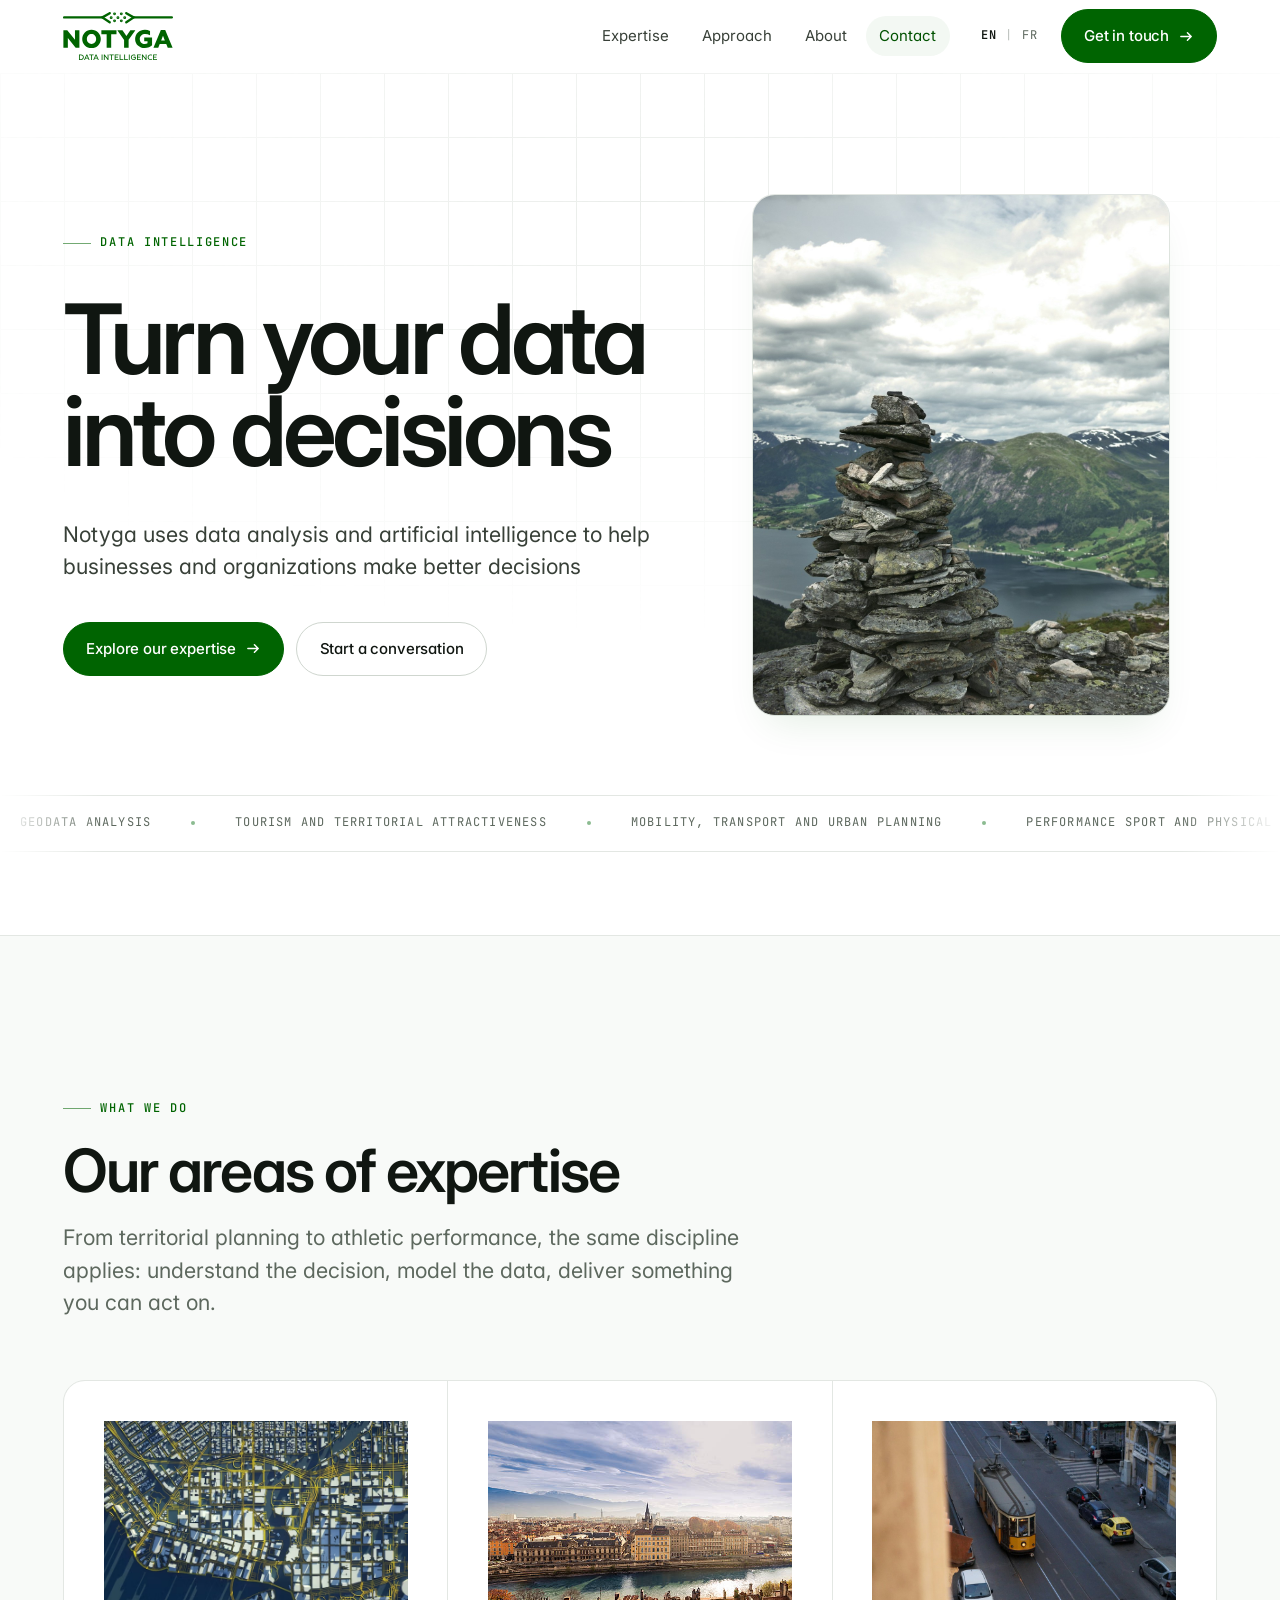
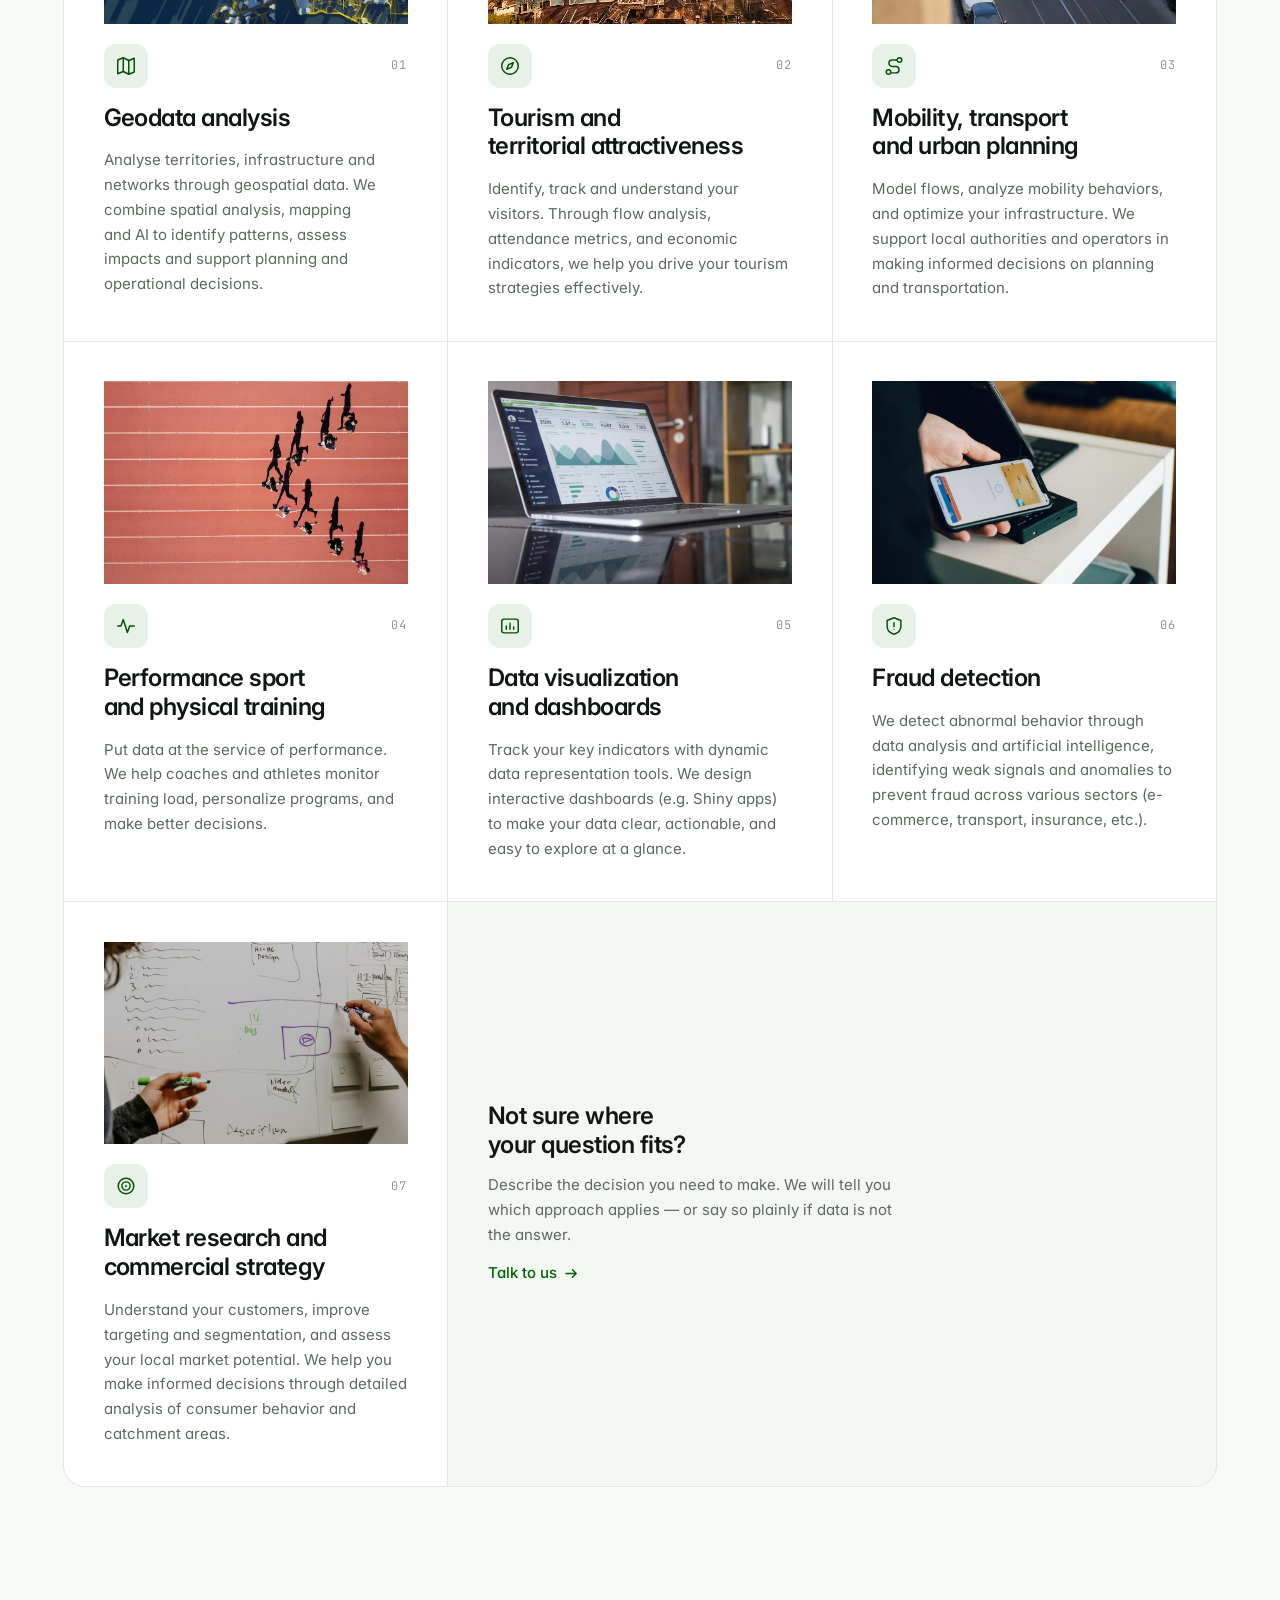
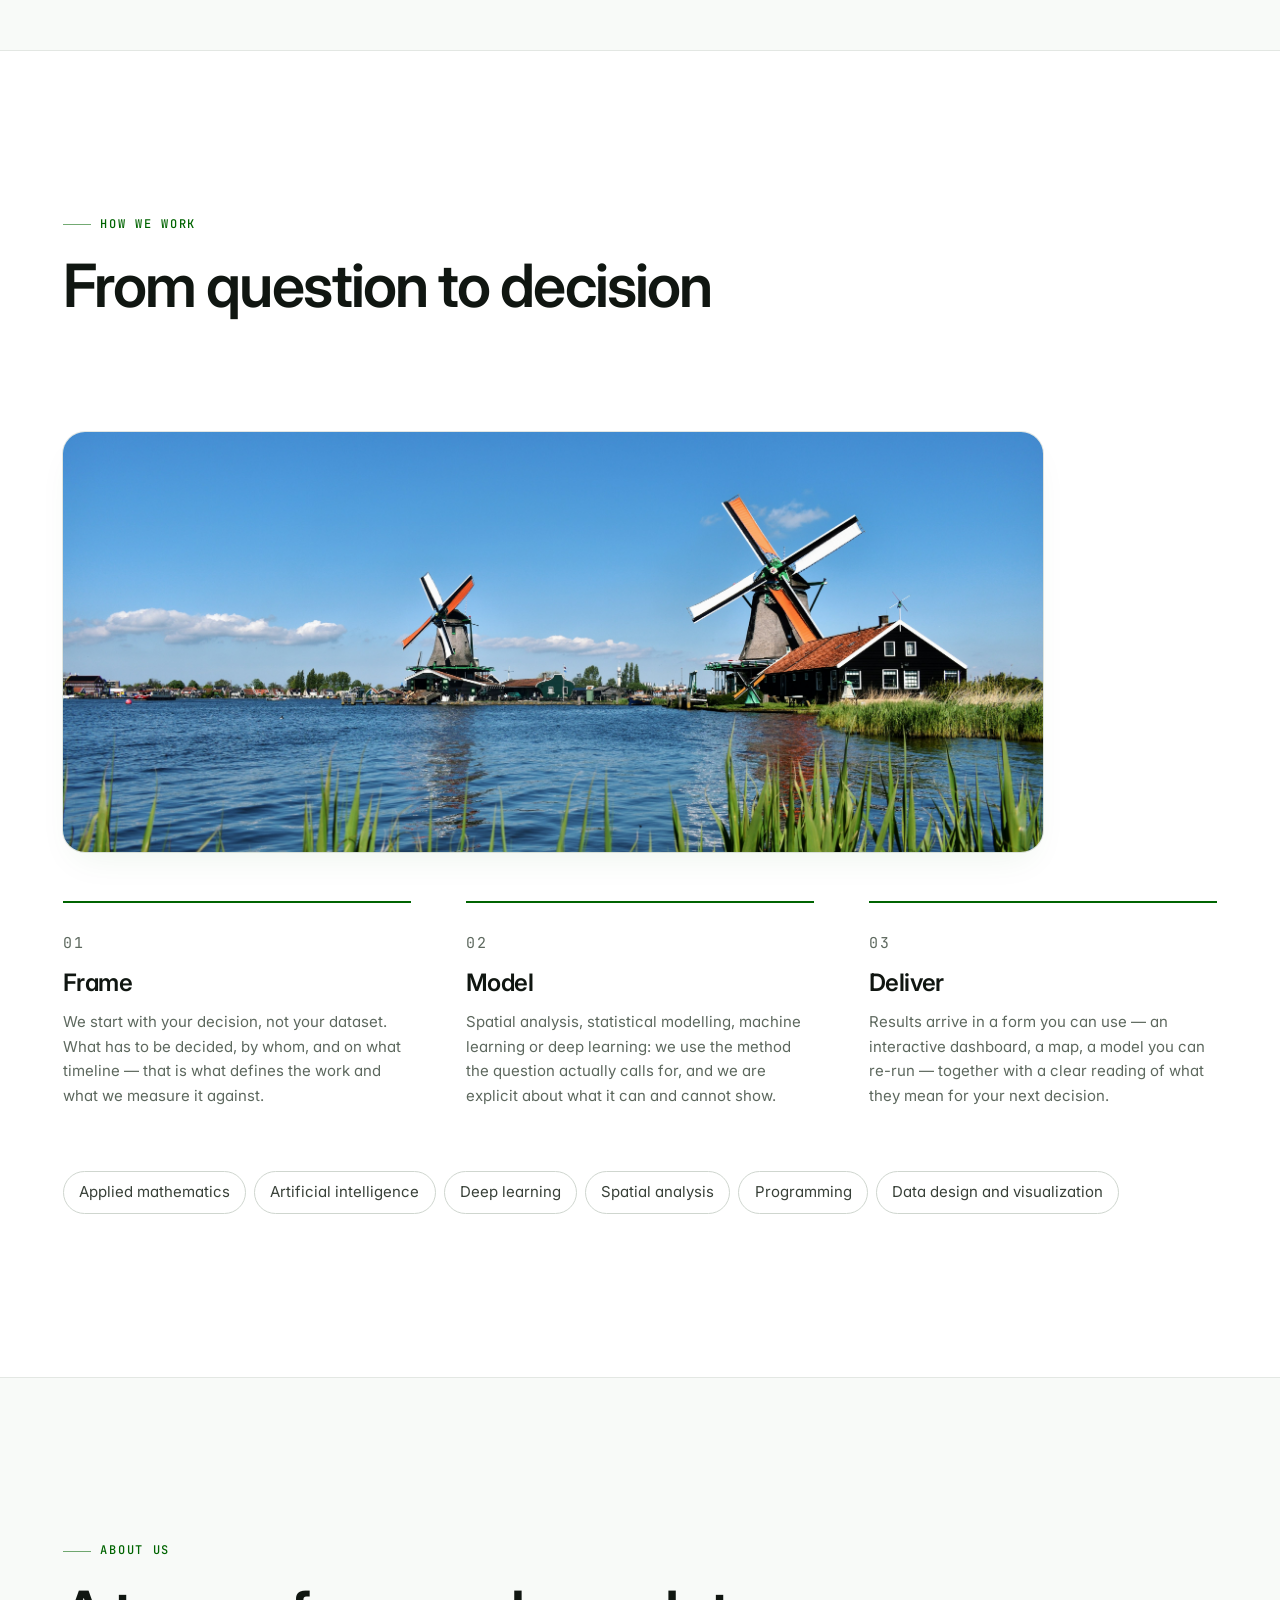
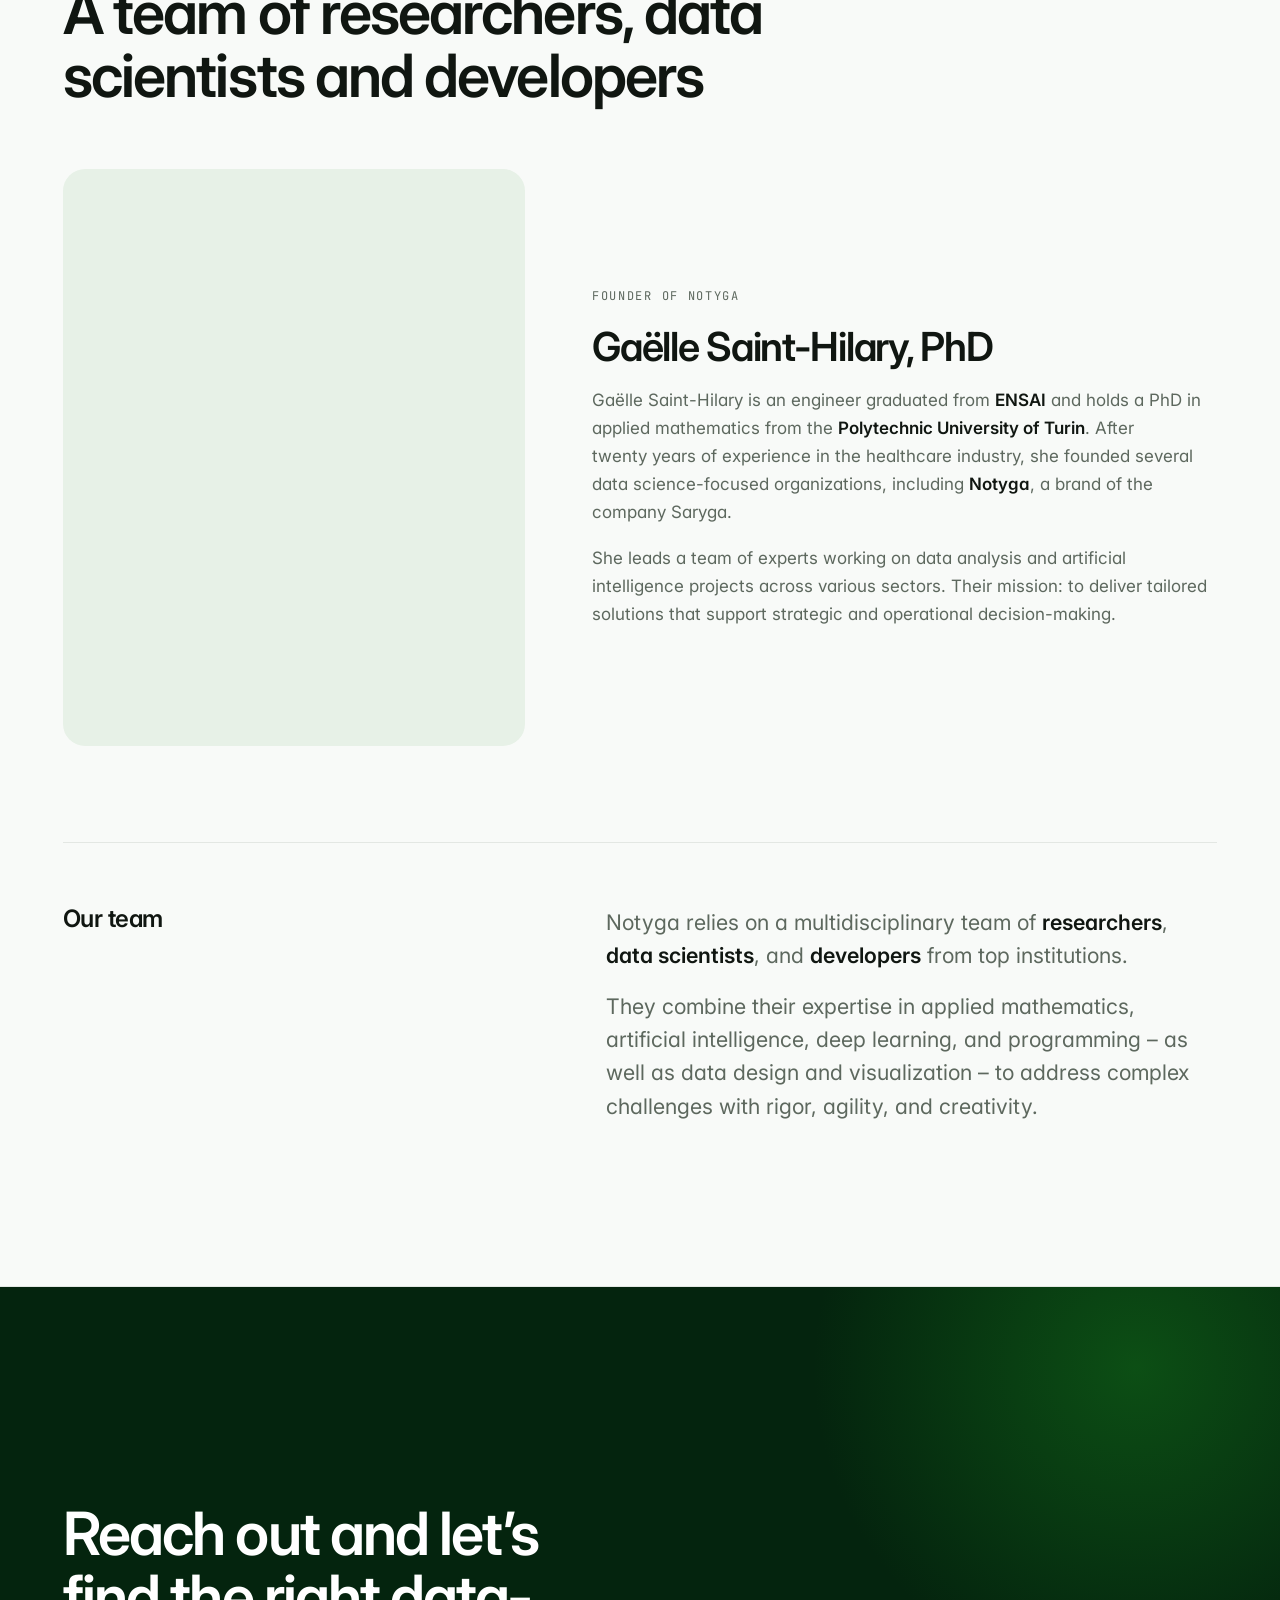
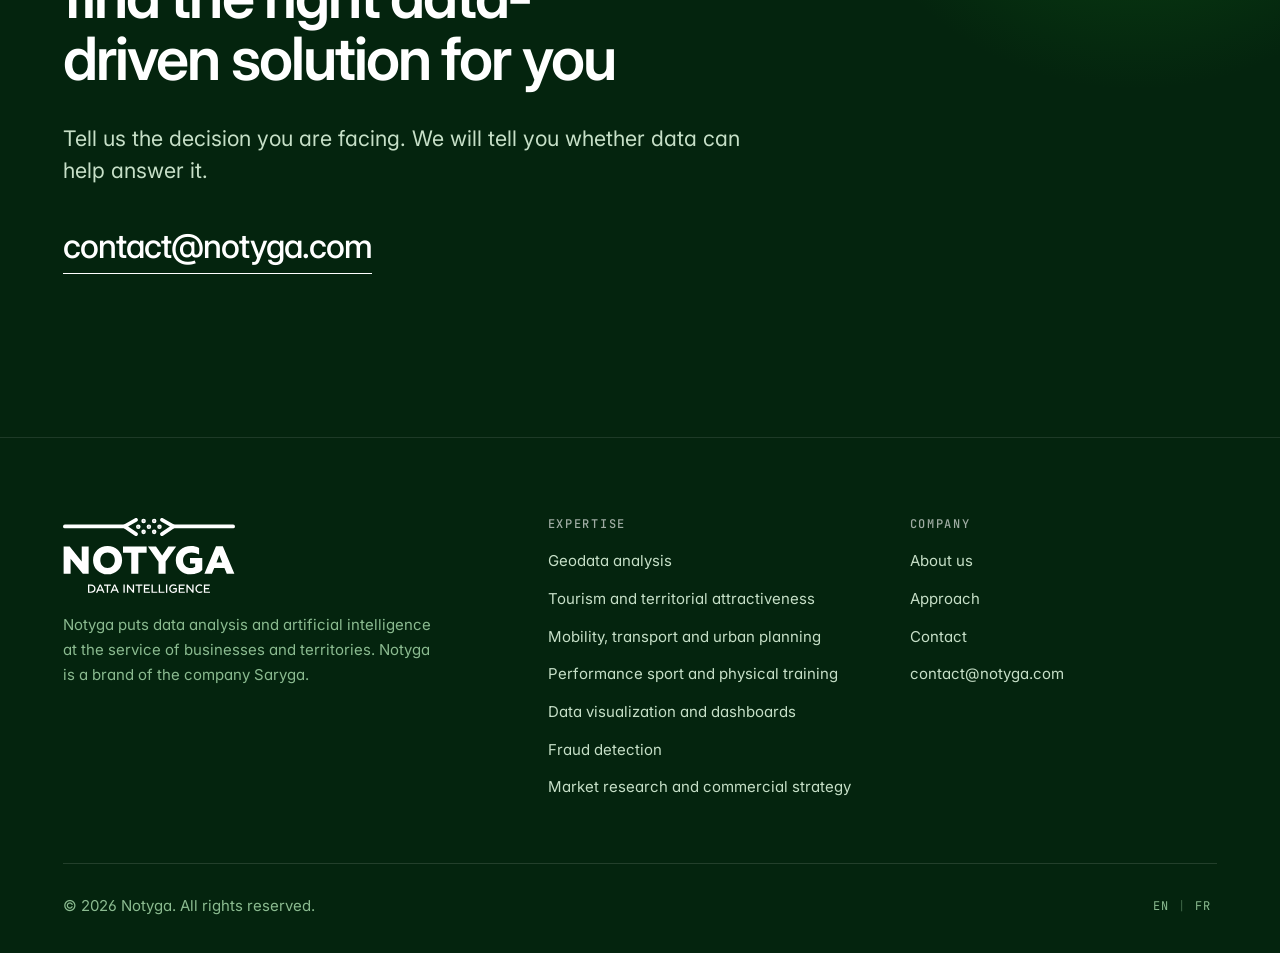
==== commit d758d703: "remove the word seven" ====
--- a/index.html
+++ b/index.html
@@ -102,7 +102,7 @@
       <div class="wrap">
         <div class="section-head">
           <p class="eyebrow" data-reveal>What we do</p>
-          <h2 data-reveal>Expertise across seven domains</h2>
+          <h2 data-reveal>Our areas of expertise</h2>
           <p class="lede" data-reveal>From territorial planning to athletic performance, the same discipline applies: understand the decision, model the data, deliver something you can act on.</p>
         </div>
         <div class="cards">
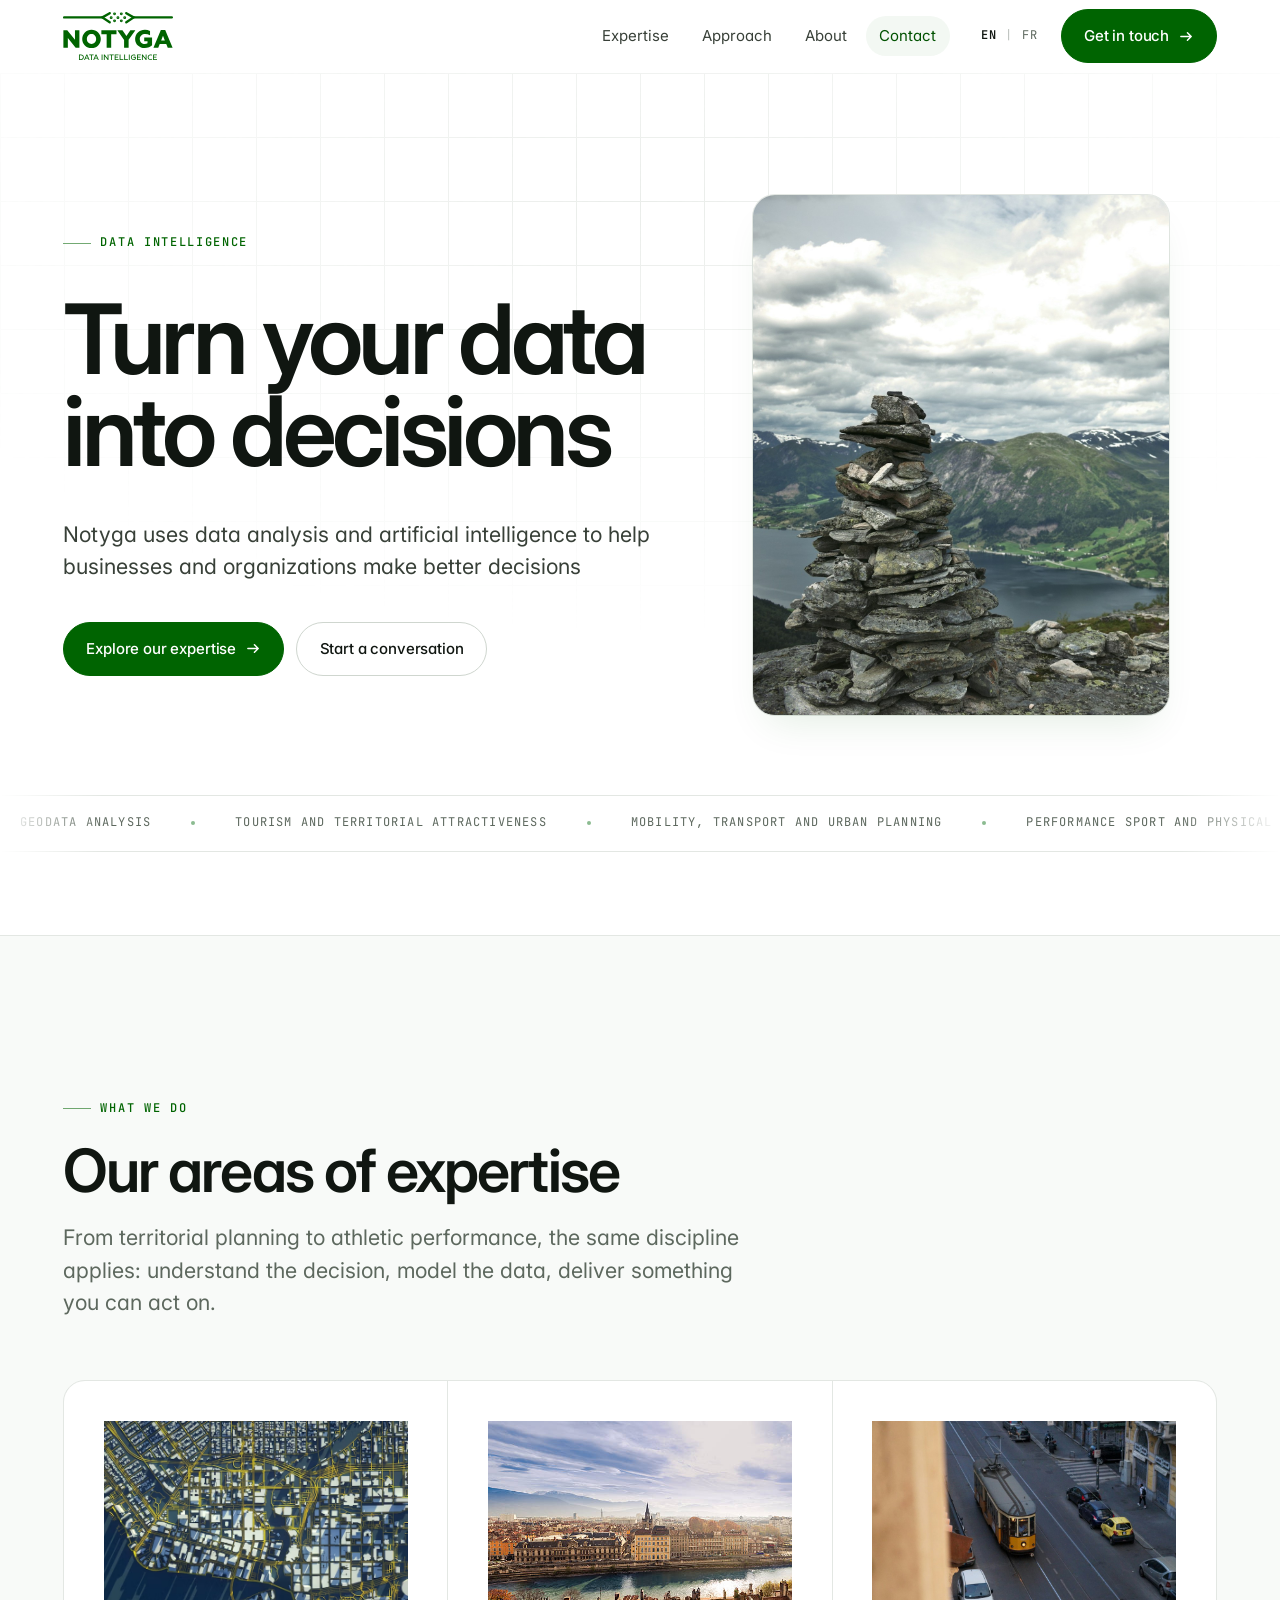
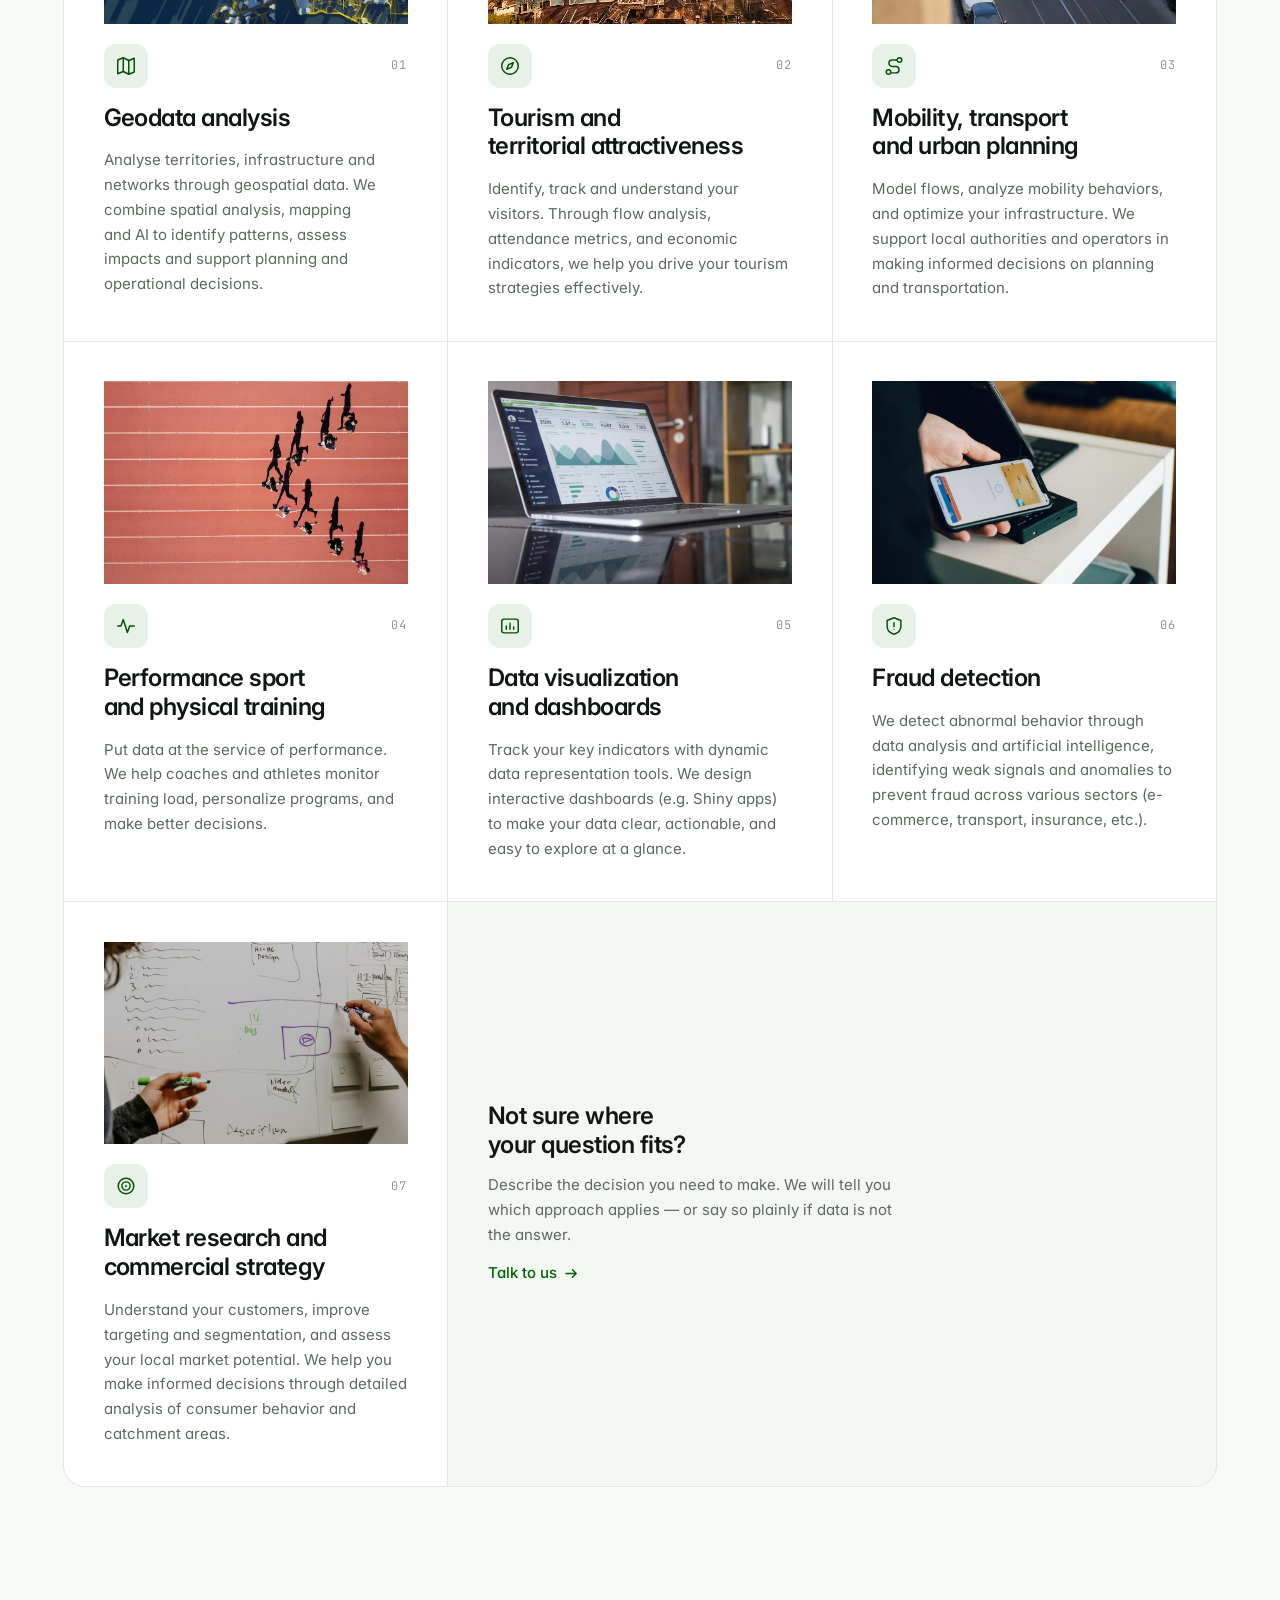
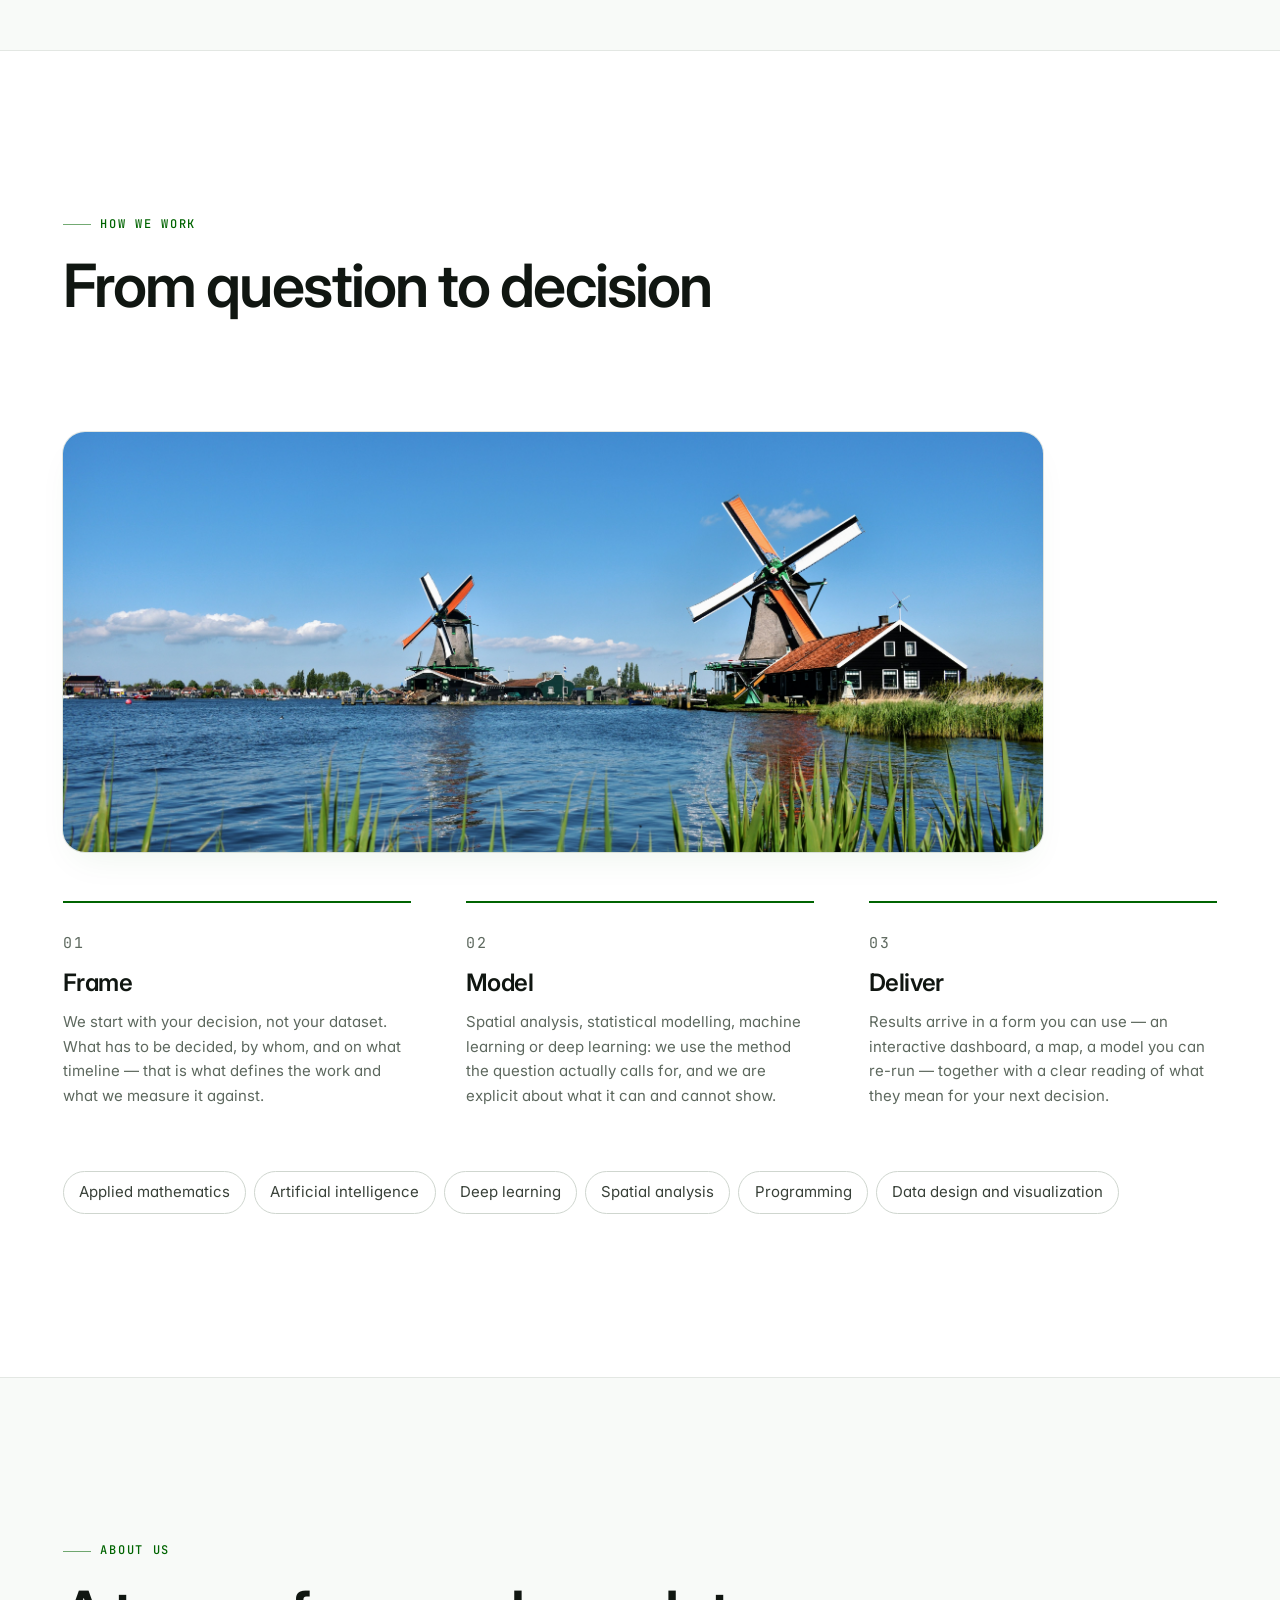
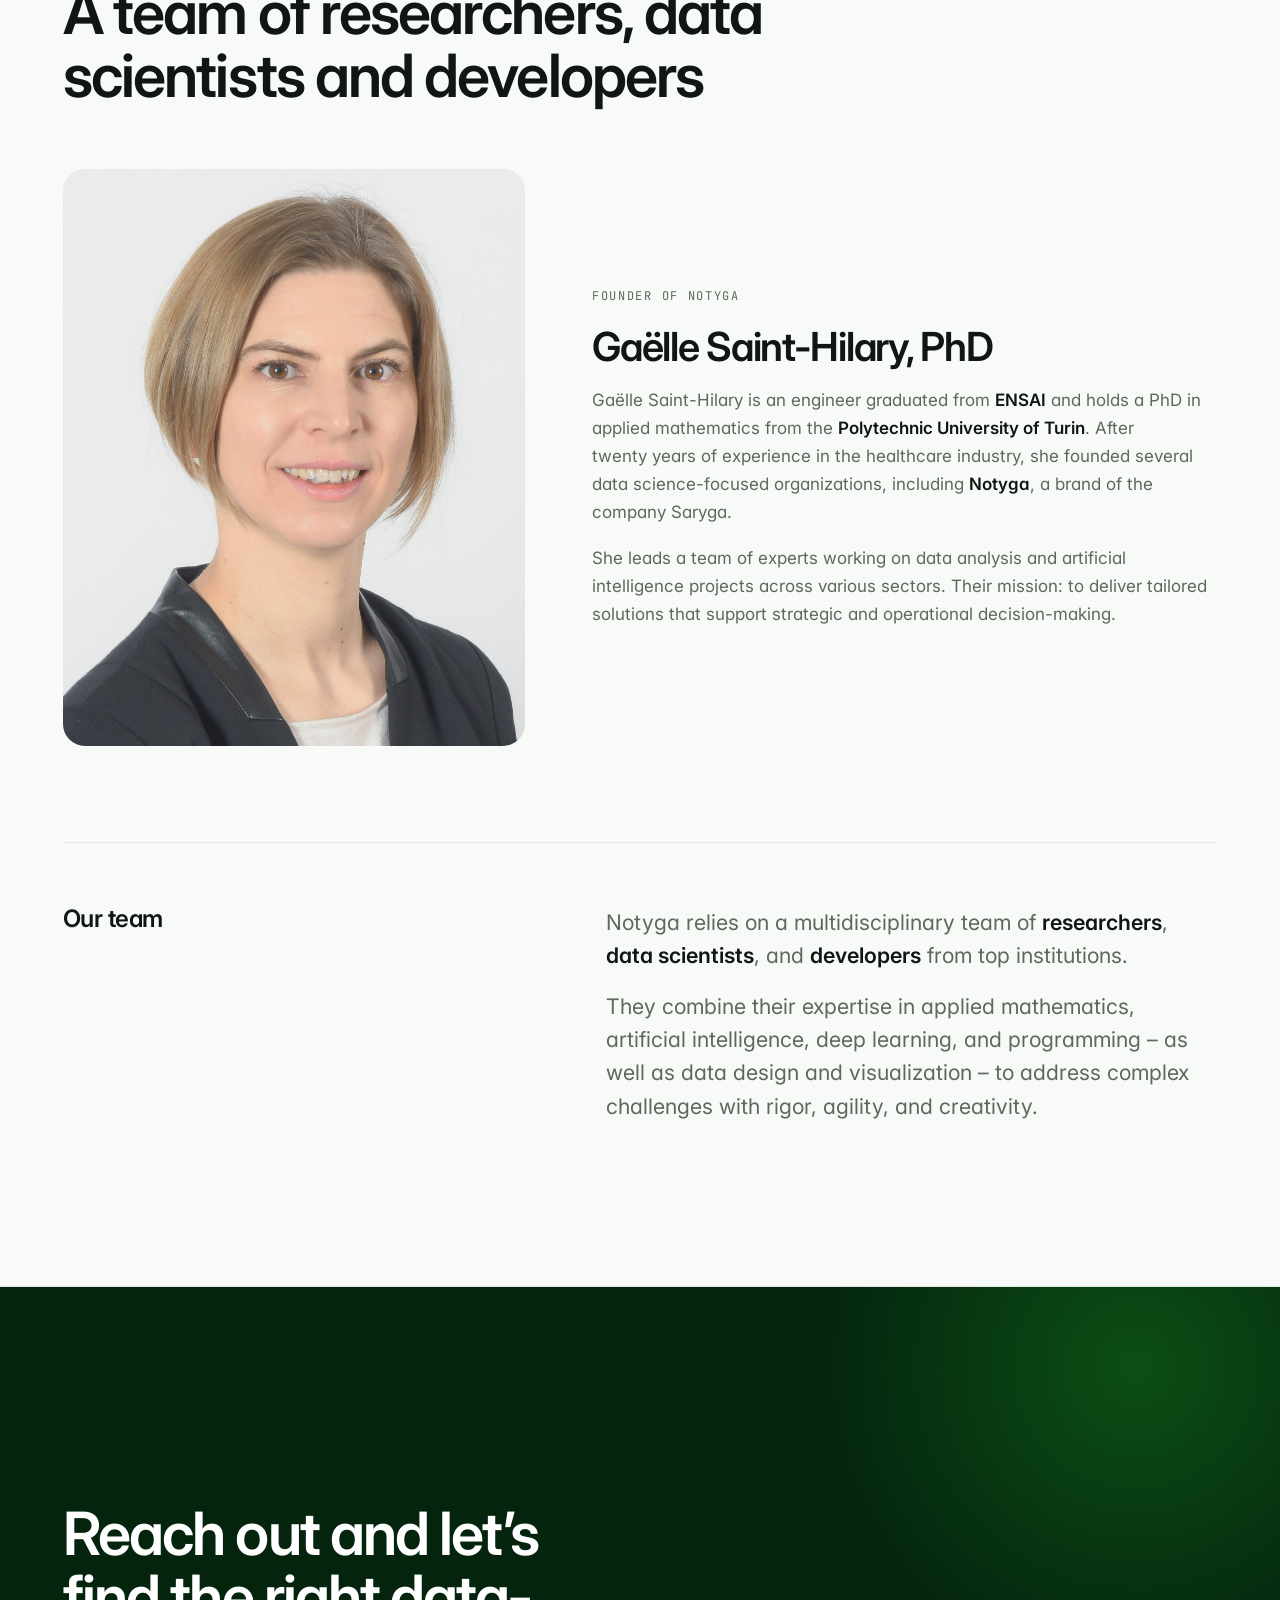
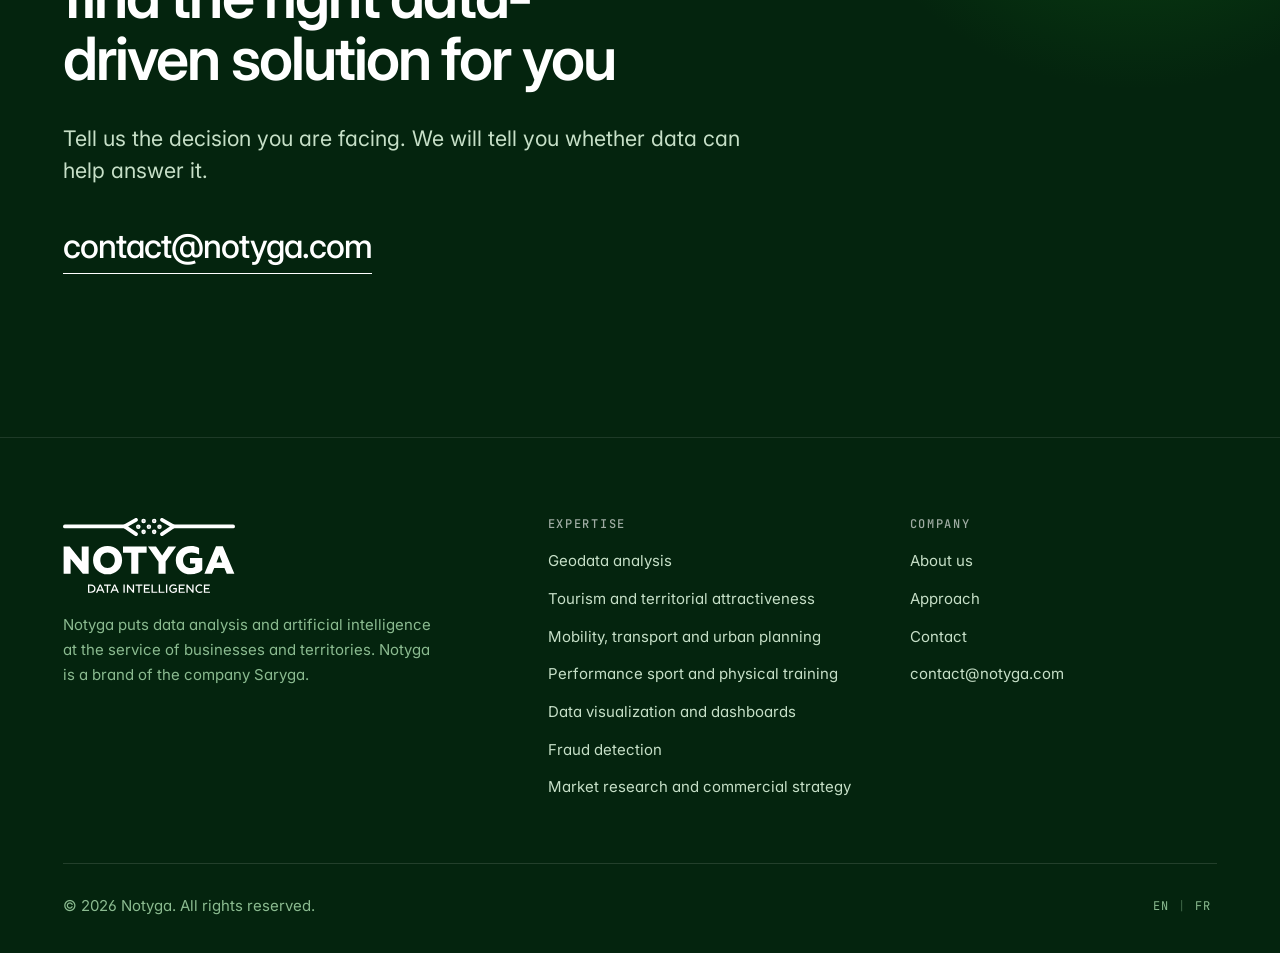
==== commit dc7b1058: "Update index.html" ====
--- a/index.html
+++ b/index.html
@@ -58,9 +58,9 @@
         </nav>
         <div class="header__actions">
           <p class="lang" role="group" aria-label="Language">
-            <a href="/" hreflang="en" aria-current="page">EN</a>
+            <a href="./" hreflang="en" aria-current="page">EN</a>
             <span class="lang__sep" aria-hidden="true">|</span>
-            <a href="/fr/" hreflang="fr">FR</a>
+            <a href="./fr/" hreflang="fr">FR</a>
           </p>
           <a class="btn" href="#contact">Get in touch<svg class="arrow" width="16" height="16" viewBox="0 0 16 16" fill="none" aria-hidden="true"><path d="M2 8h11M9 4l4 4-4 4" stroke="currentColor" stroke-width="1.6" stroke-linecap="round" stroke-linejoin="round"/></svg></a>
         </div>
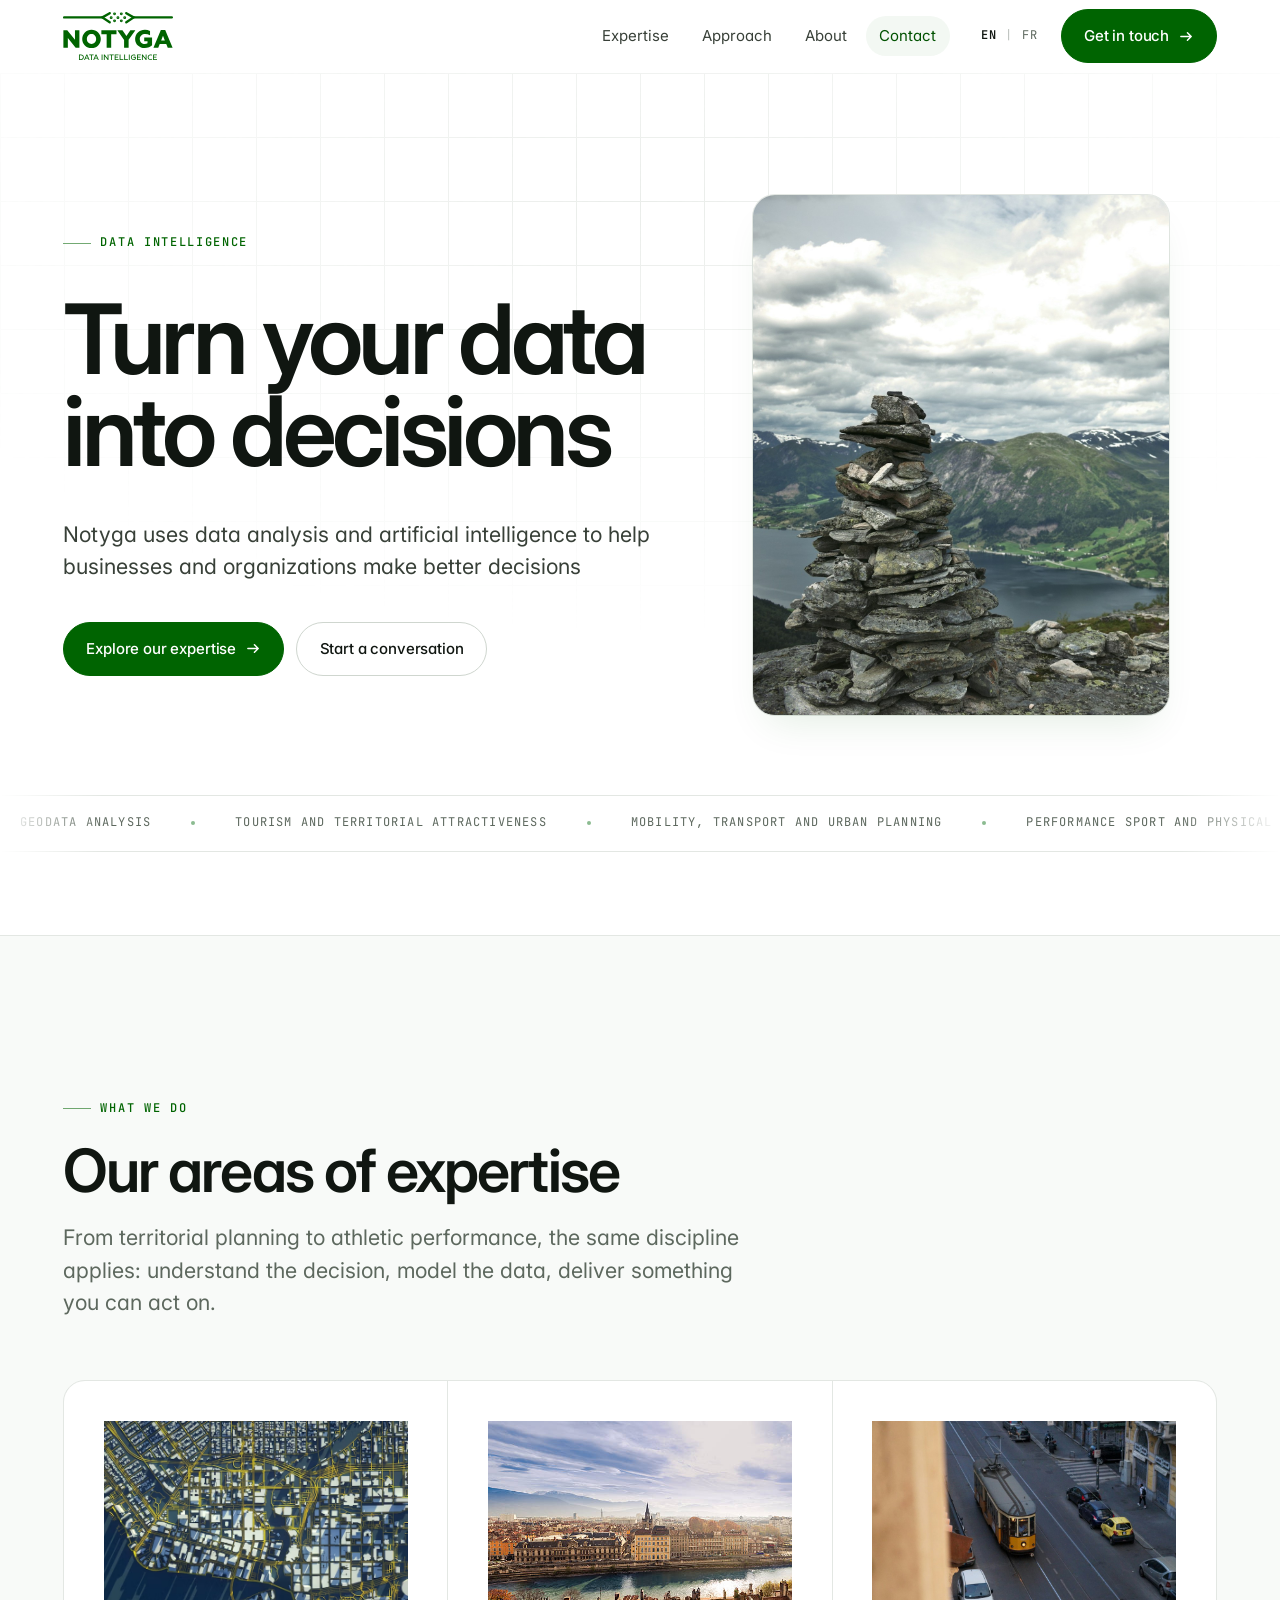
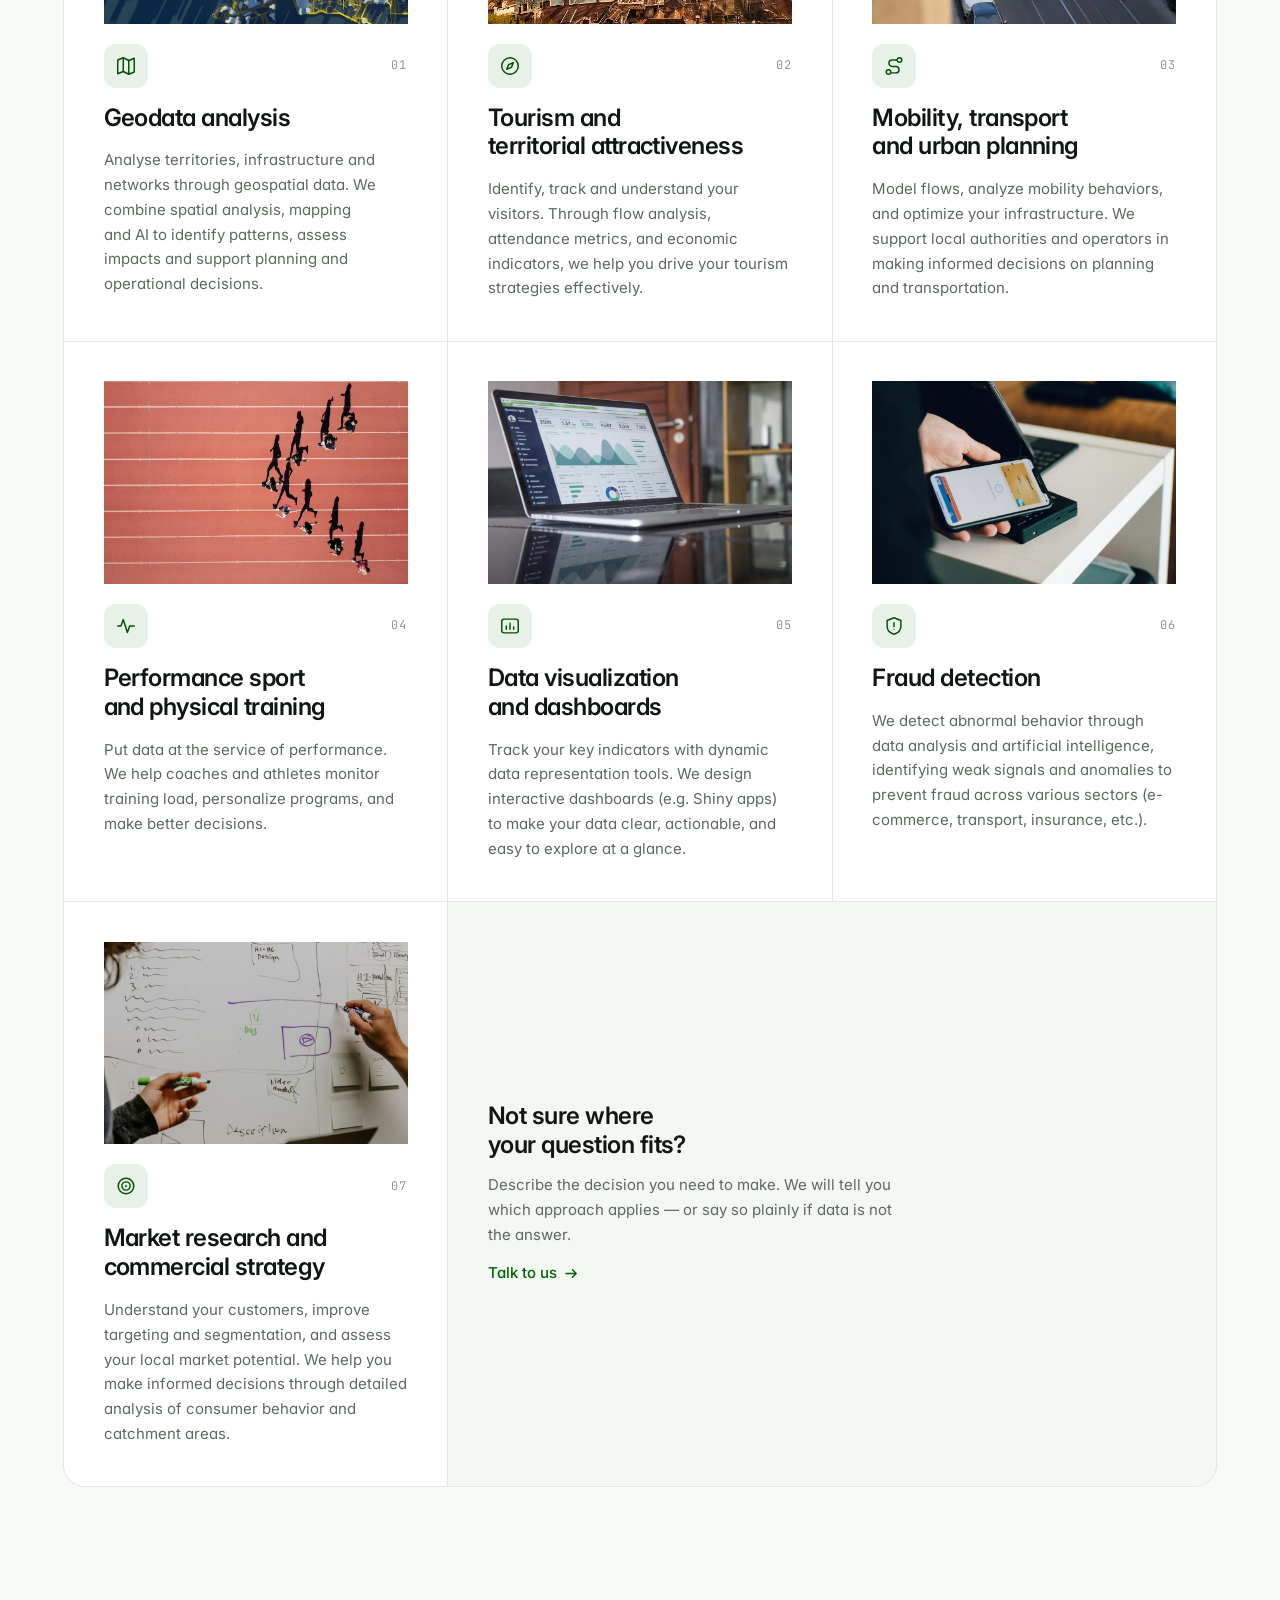
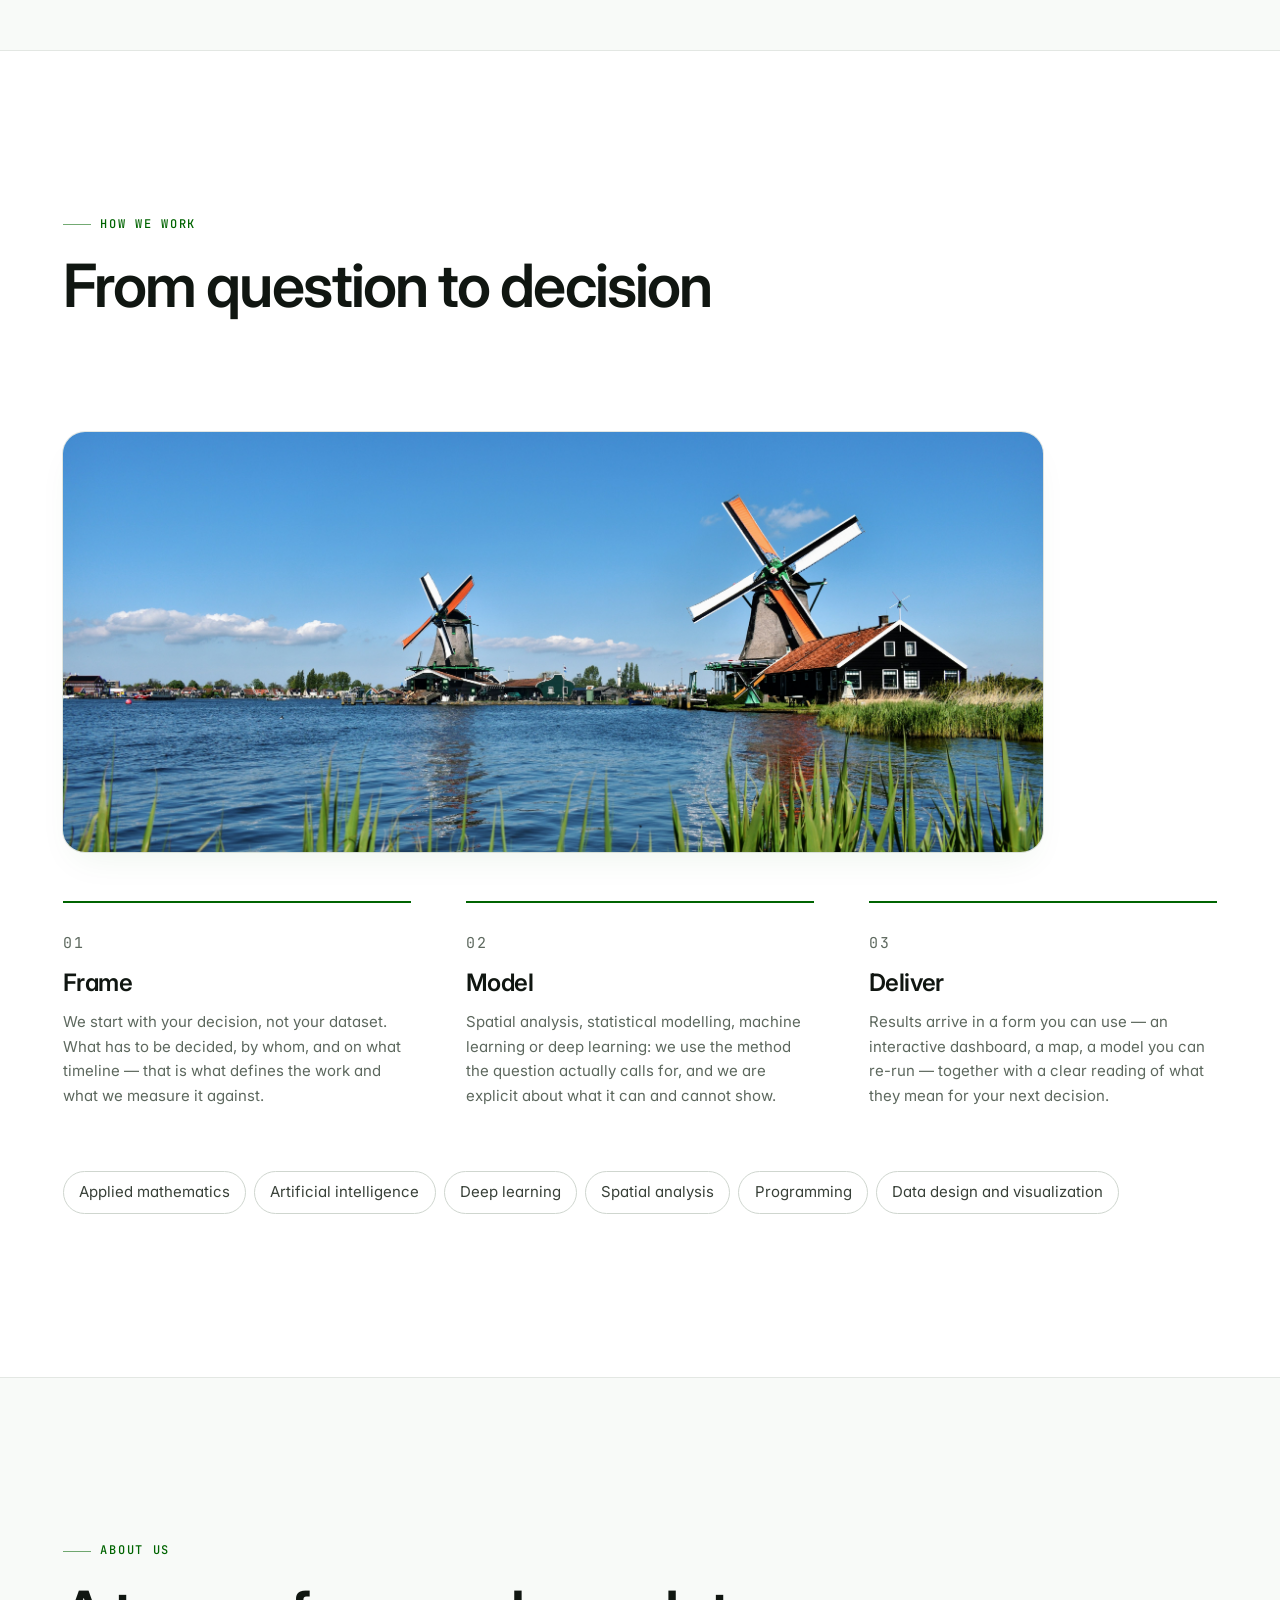
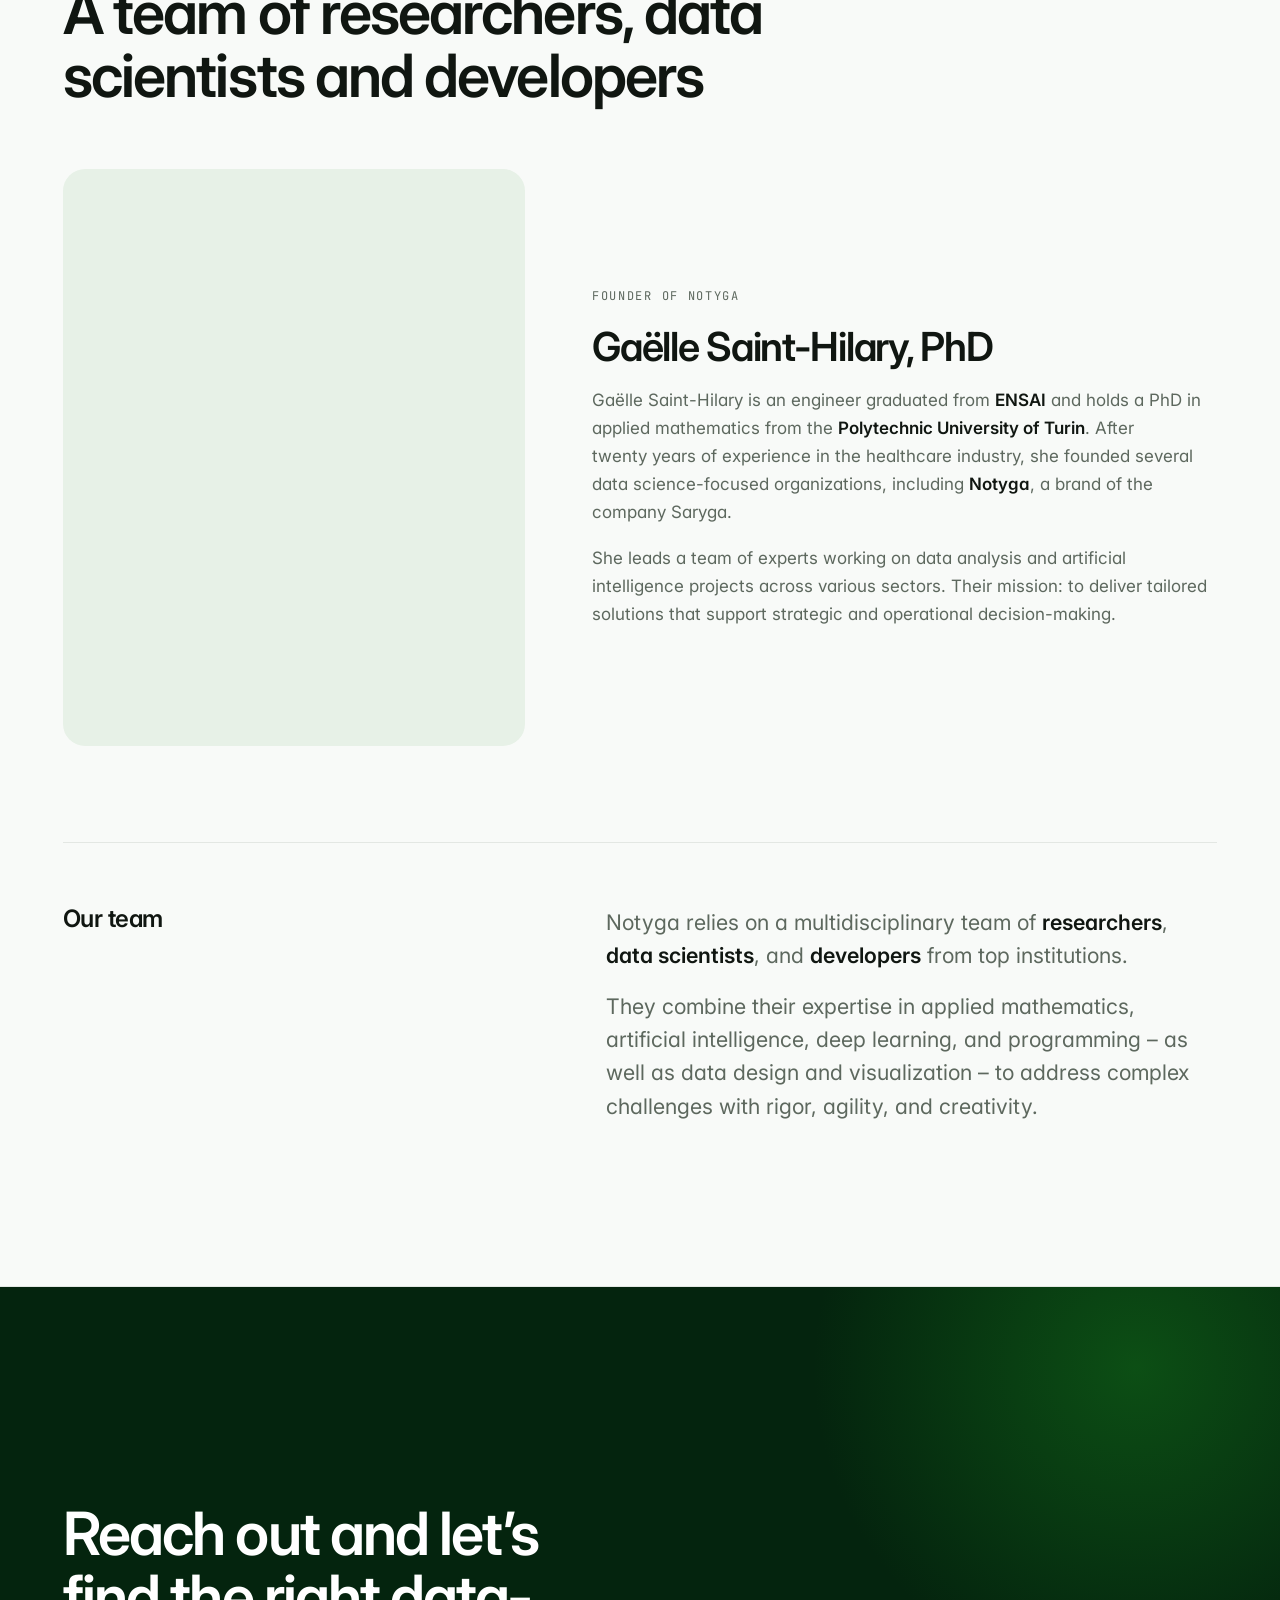
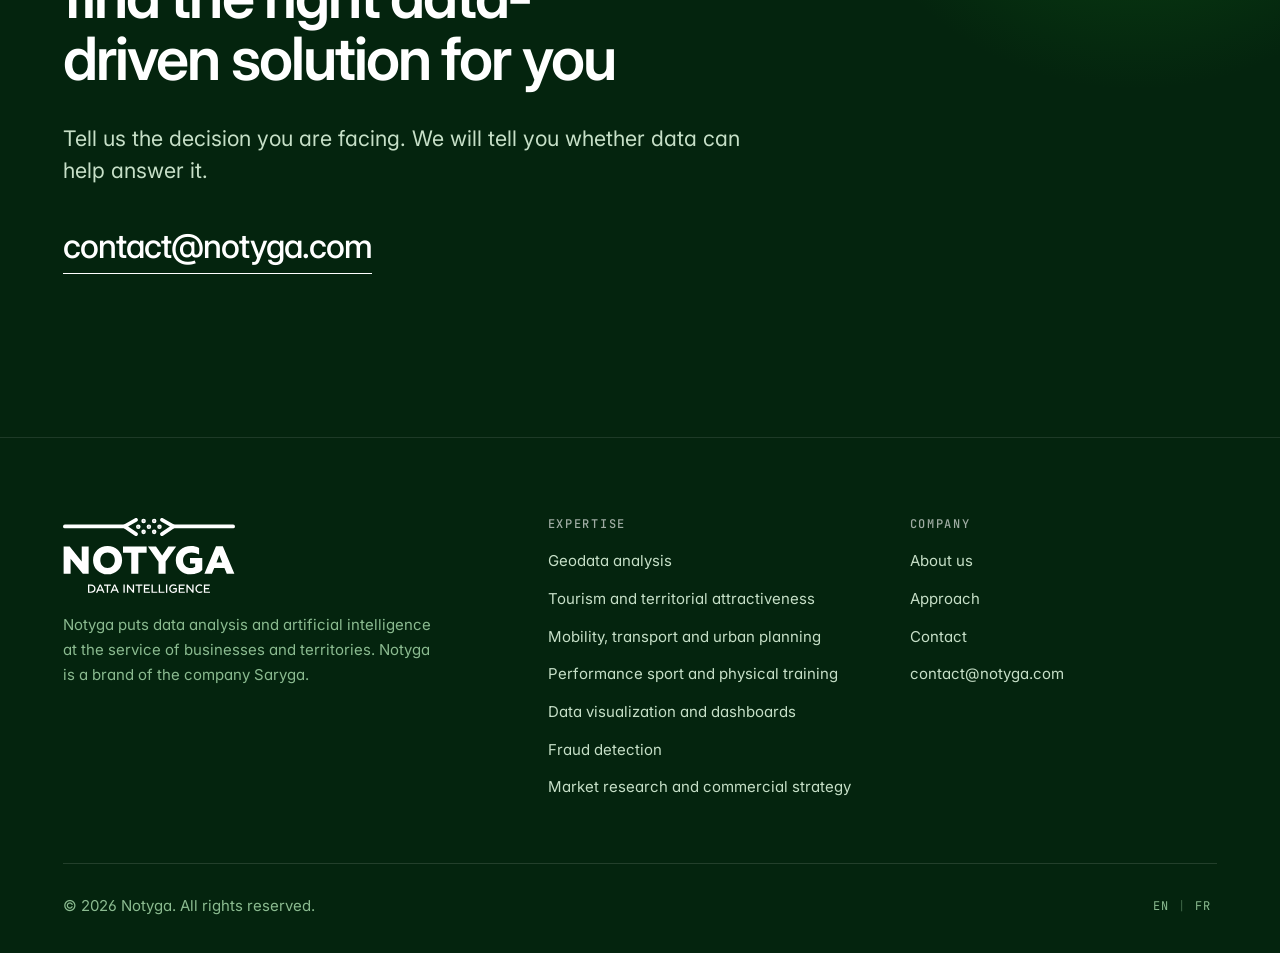
==== commit 6d77a5f5: "Update index.html" ====
--- a/index.html
+++ b/index.html
@@ -337,9 +337,9 @@
       <div class="footer__bottom">
         <p>&copy; <span data-year>2026</span> Notyga. All rights reserved.</p>
         <p class="lang">
-          <a href="/" hreflang="en">EN</a>
+          <a href="./" hreflang="en">EN</a>
           <span class="lang__sep" aria-hidden="true">|</span>
-          <a href="/fr/" hreflang="fr">FR</a>
+          <a href="./fr/" hreflang="fr">FR</a>
         </p>
       </div>
     </div>
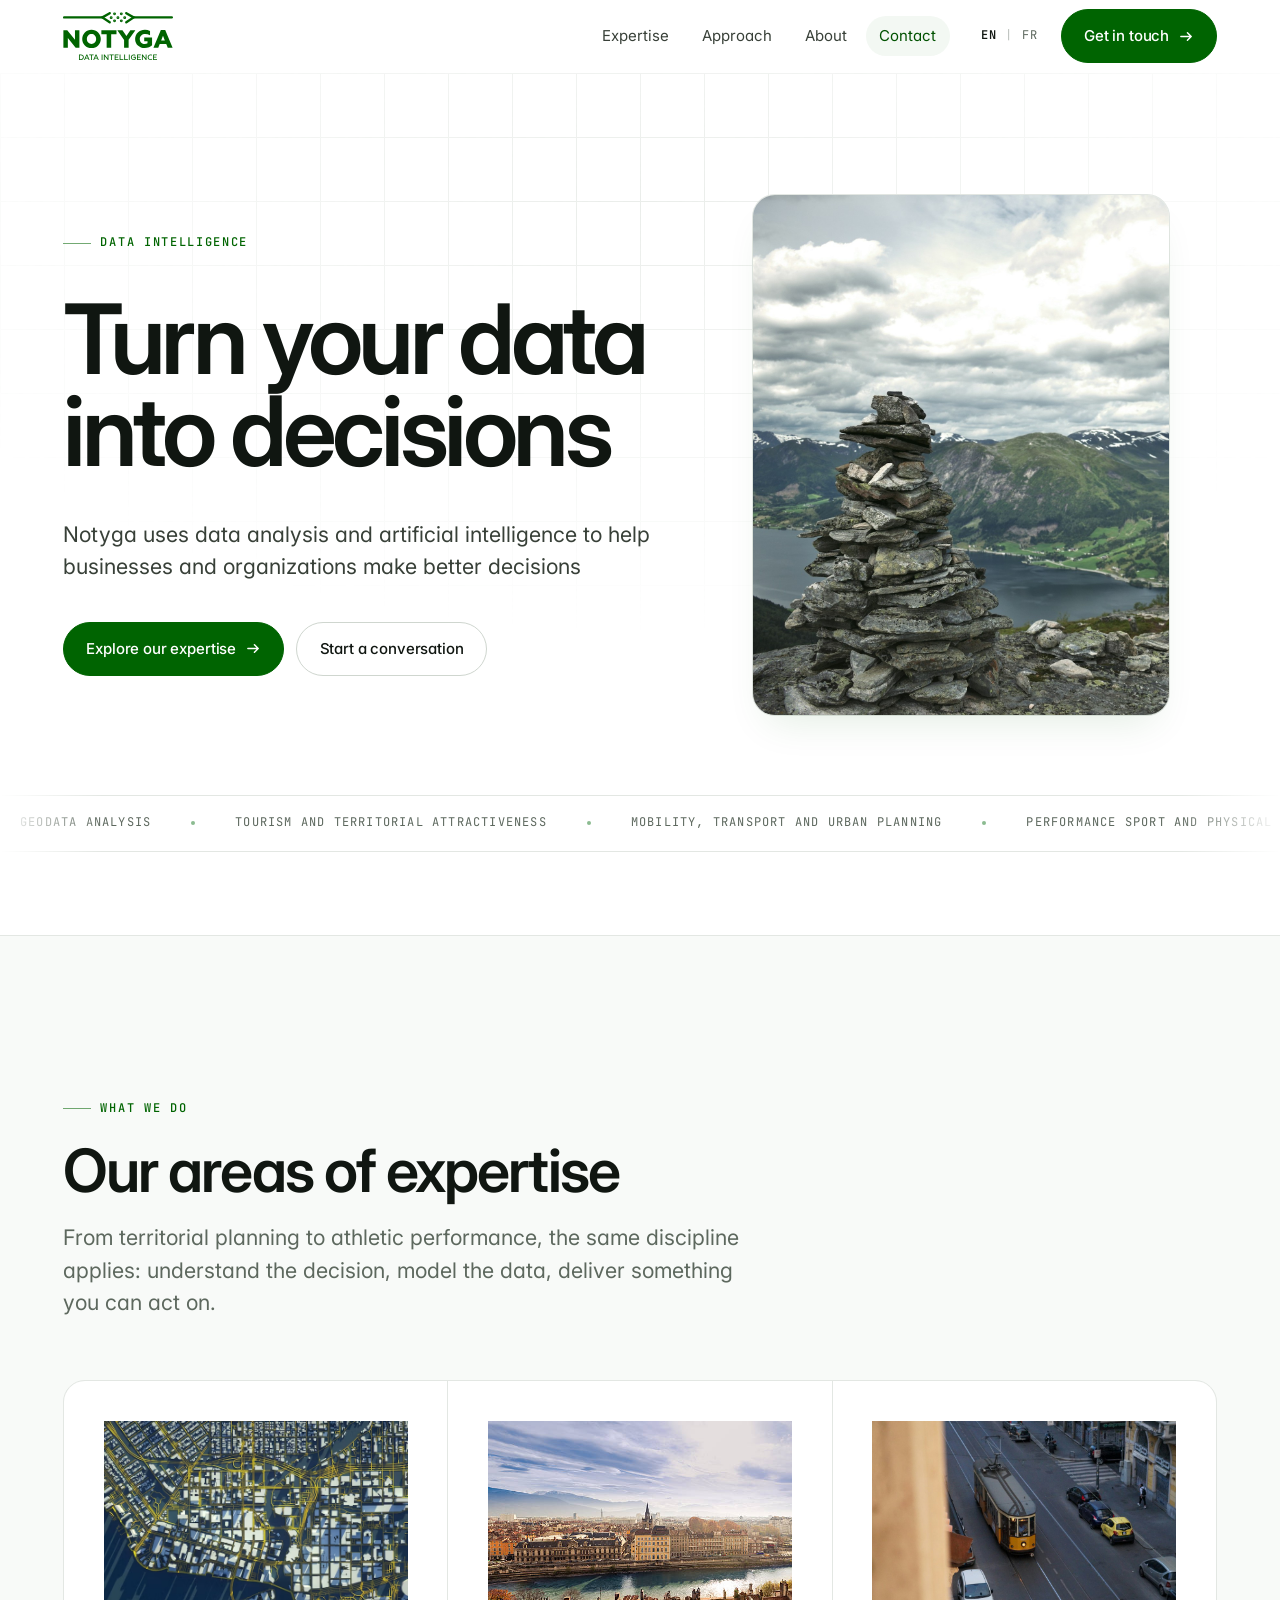
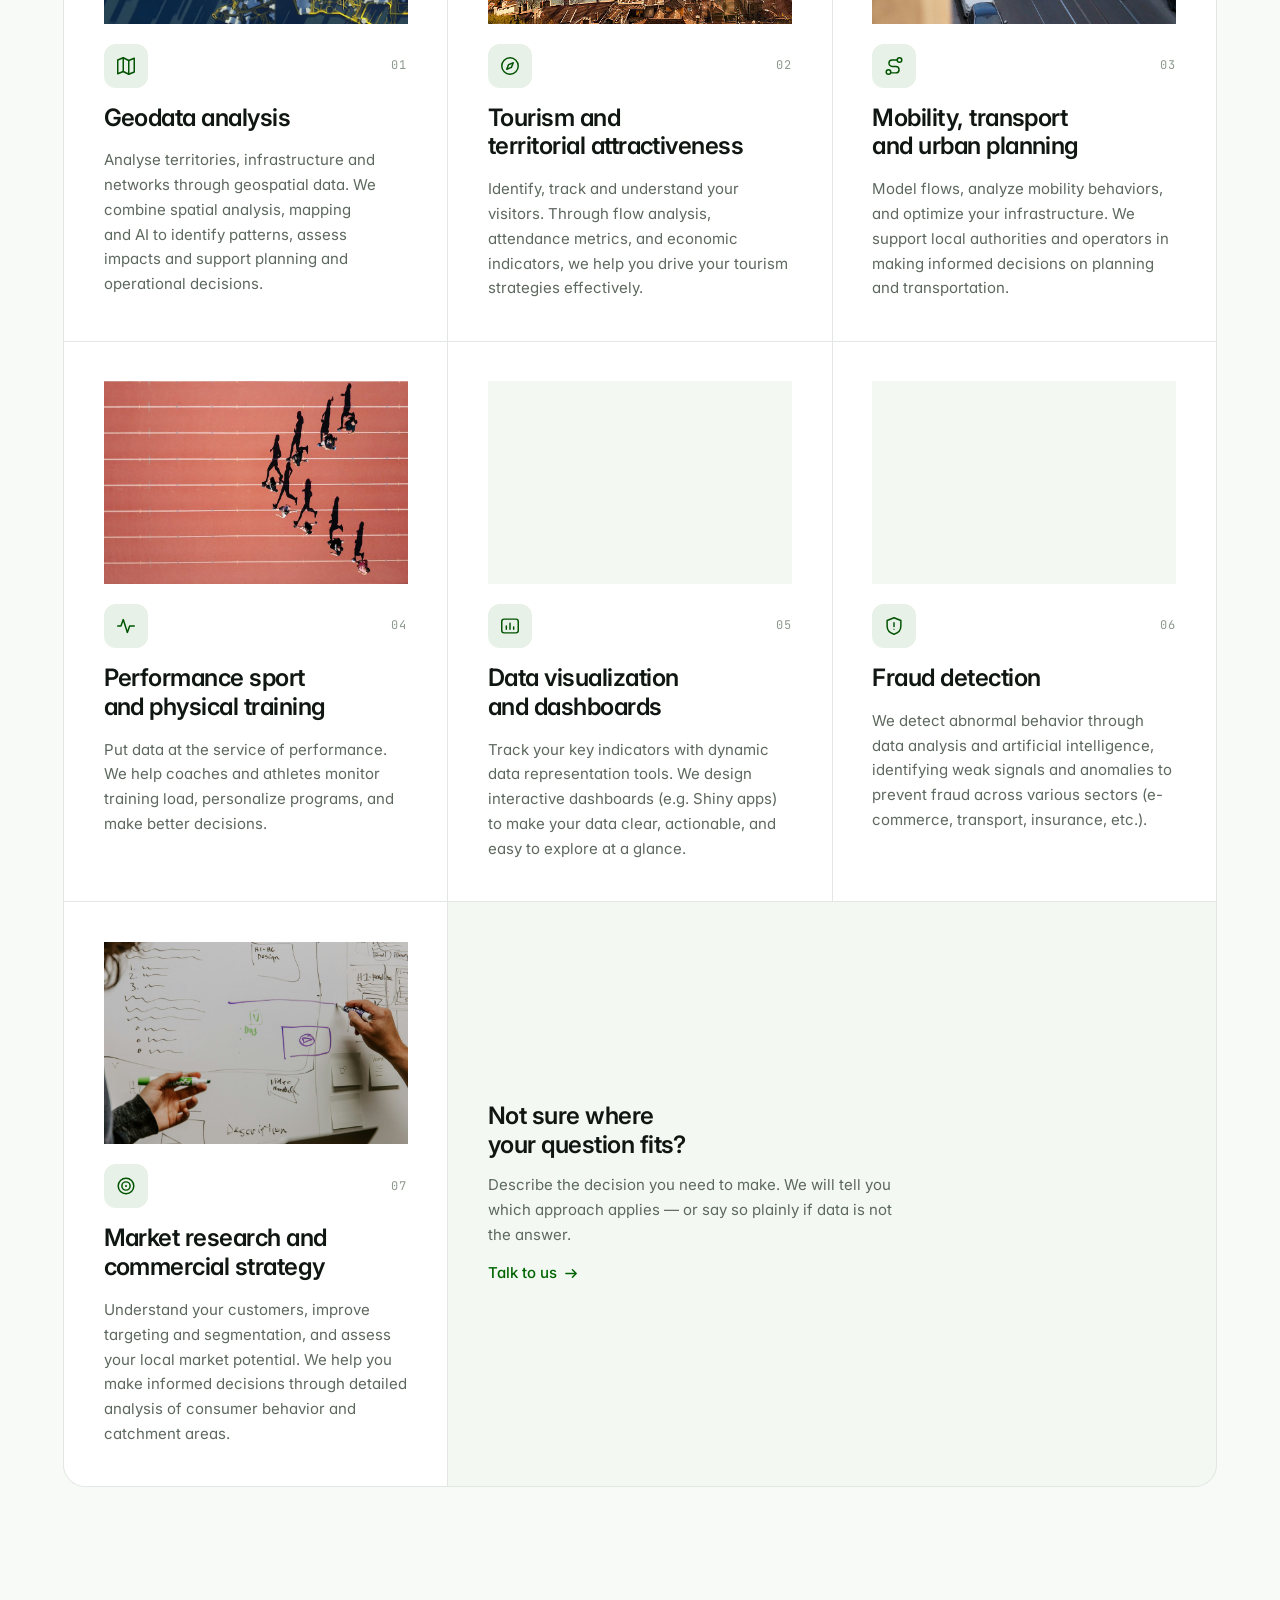
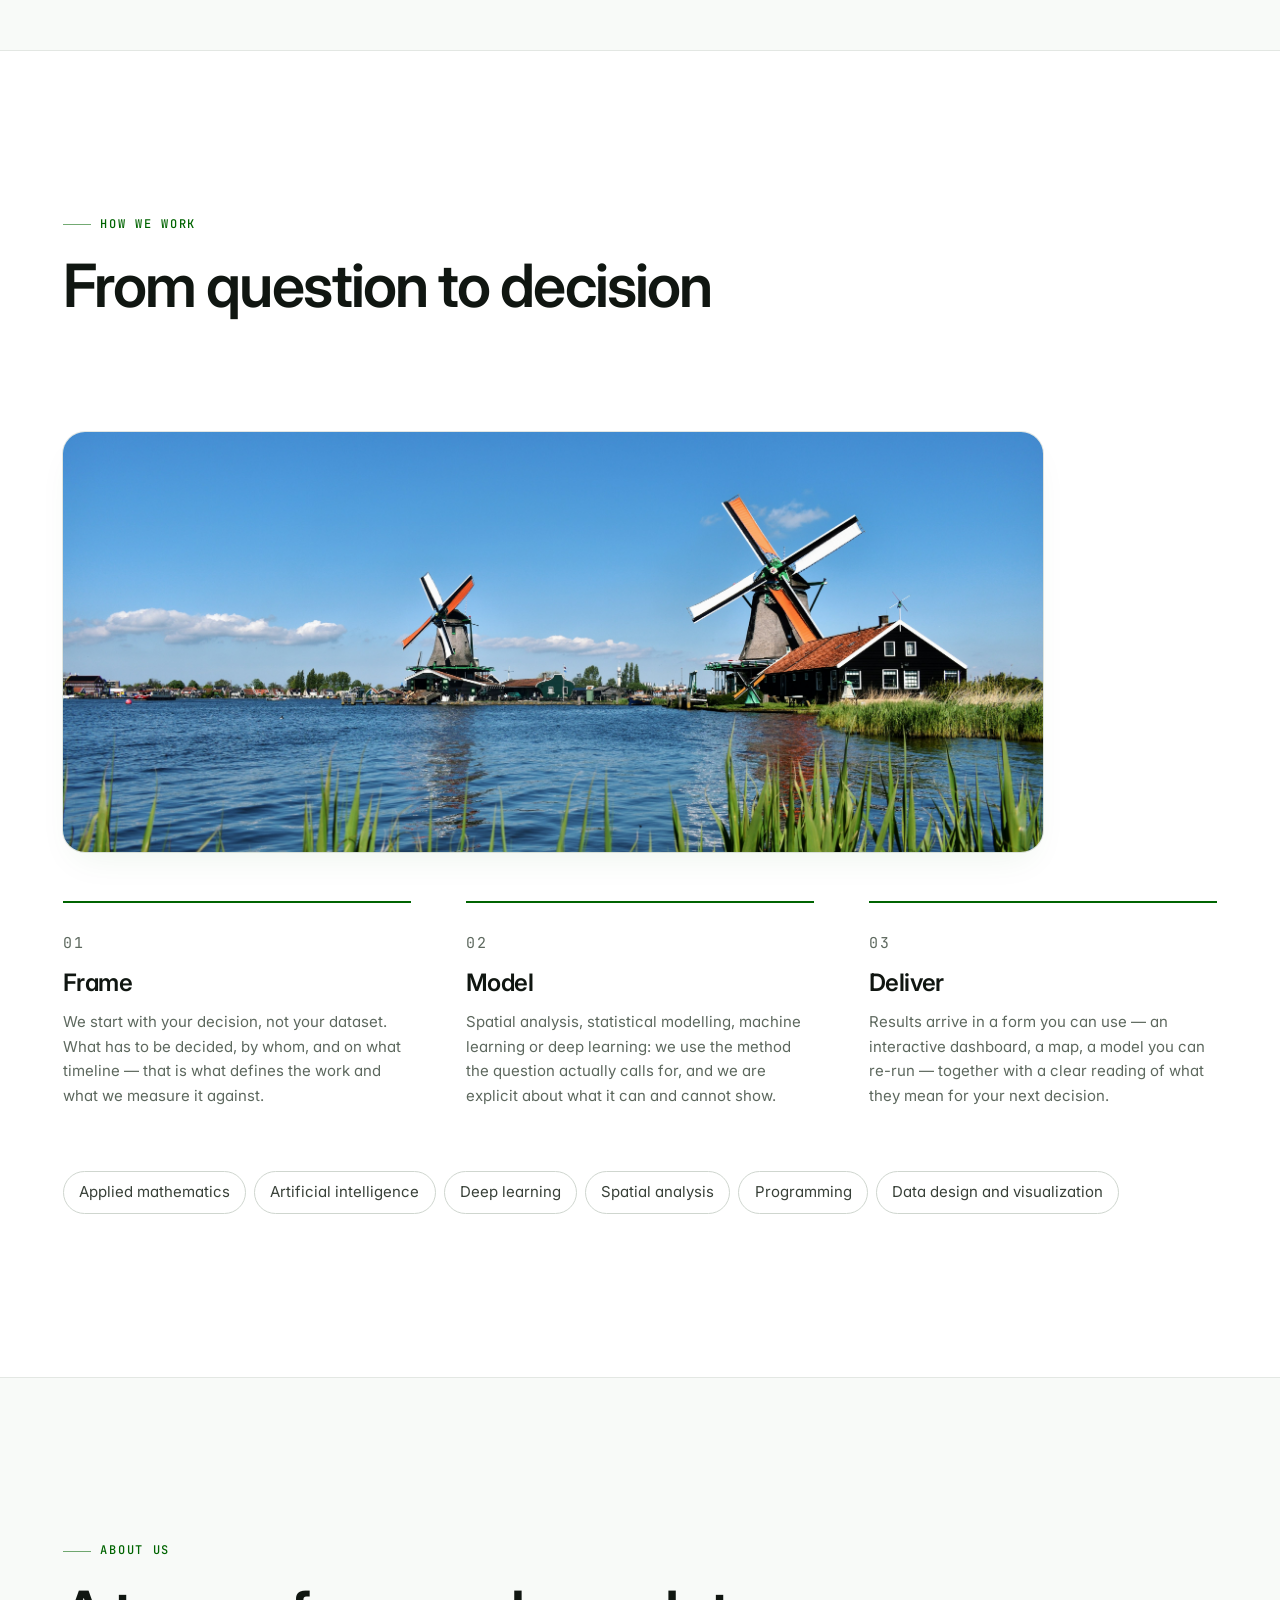
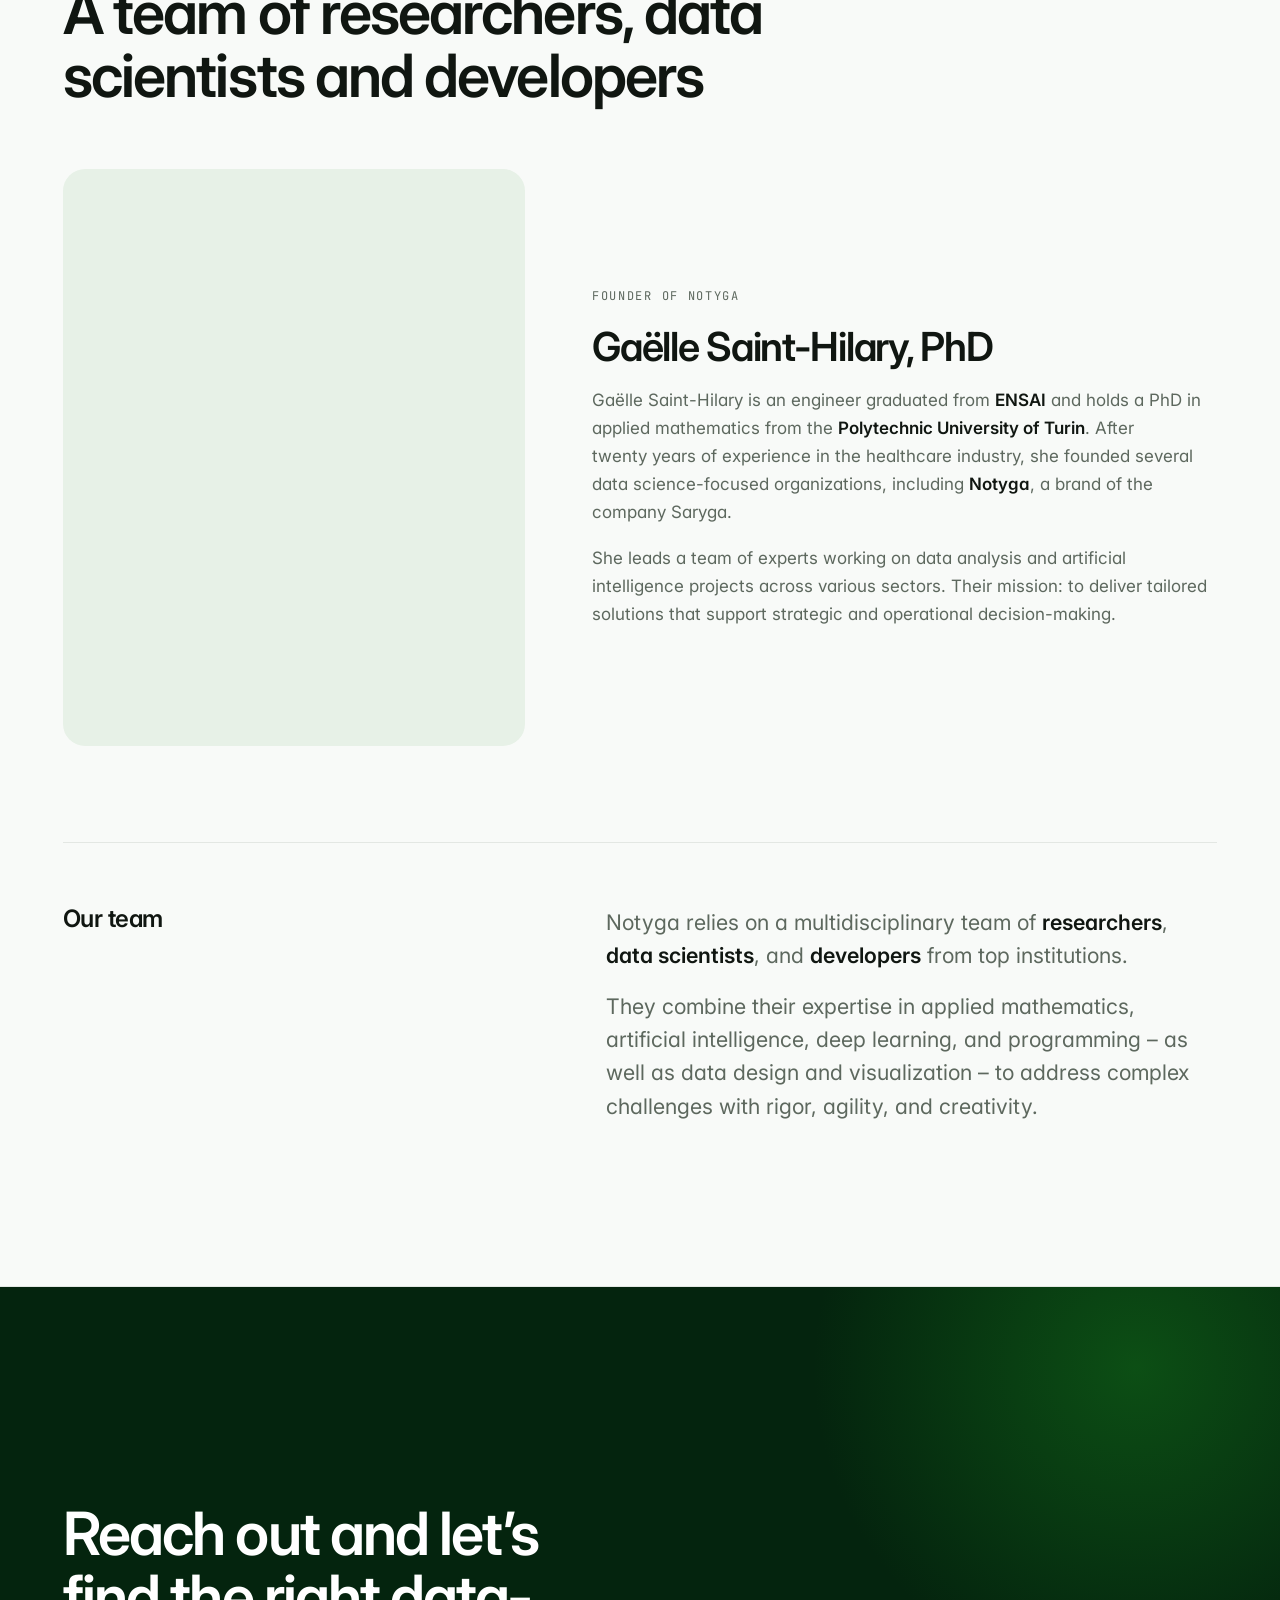
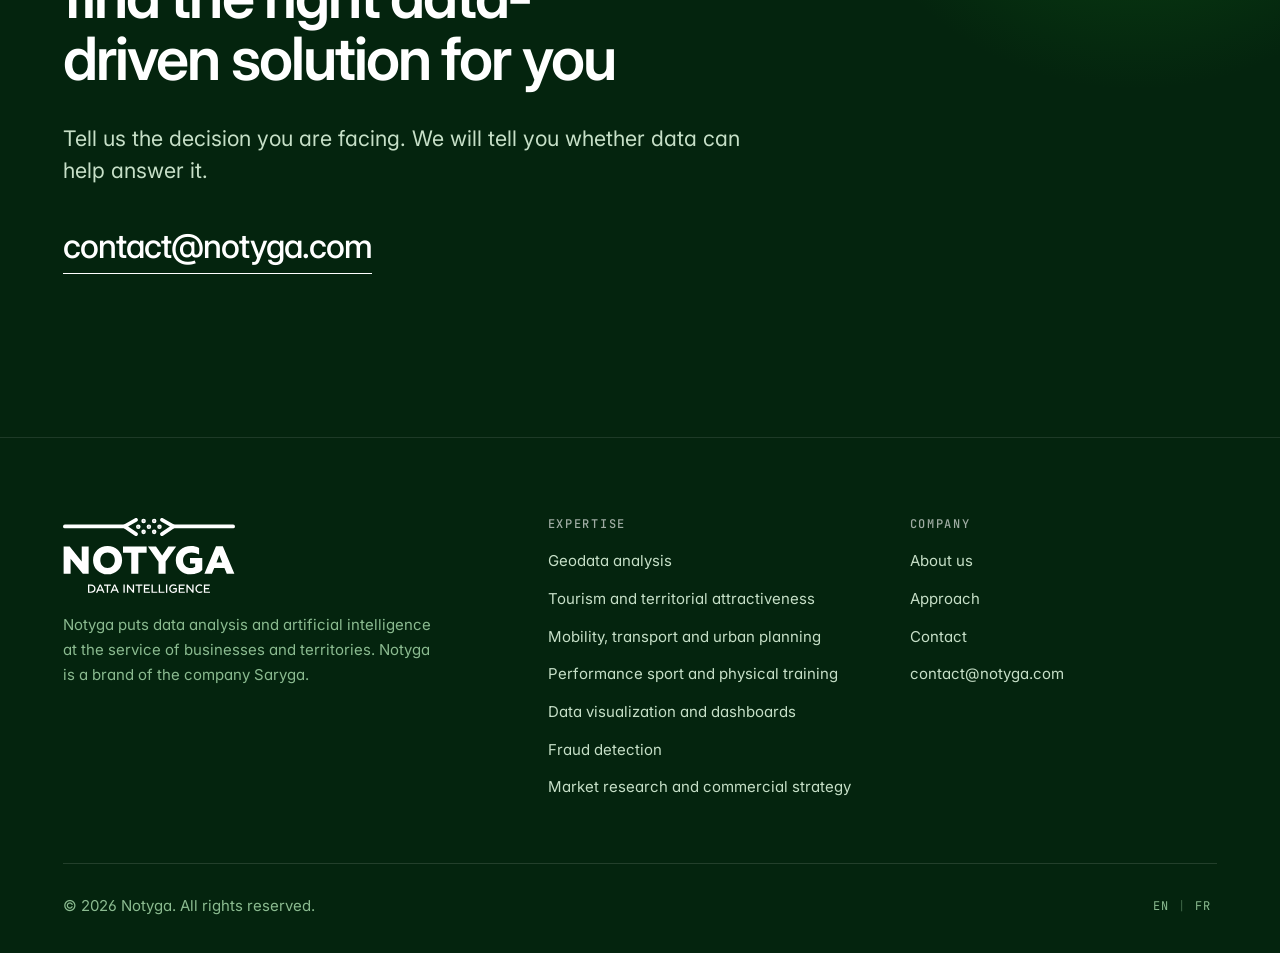
==== commit 27d1218c: "Update index.html" ====
--- a/index.html
+++ b/index.html
@@ -337,9 +337,9 @@
       <div class="footer__bottom">
         <p>&copy; <span data-year>2026</span> Notyga. All rights reserved.</p>
         <p class="lang">
-          <a href="./" hreflang="en">EN</a>
+          <a href="./index.html" hreflang="en">EN</a>
           <span class="lang__sep" aria-hidden="true">|</span>
-          <a href="./fr/" hreflang="fr">FR</a>
+          <a href="./fr/index.html" hreflang="fr">FR</a>
         </p>
       </div>
     </div>
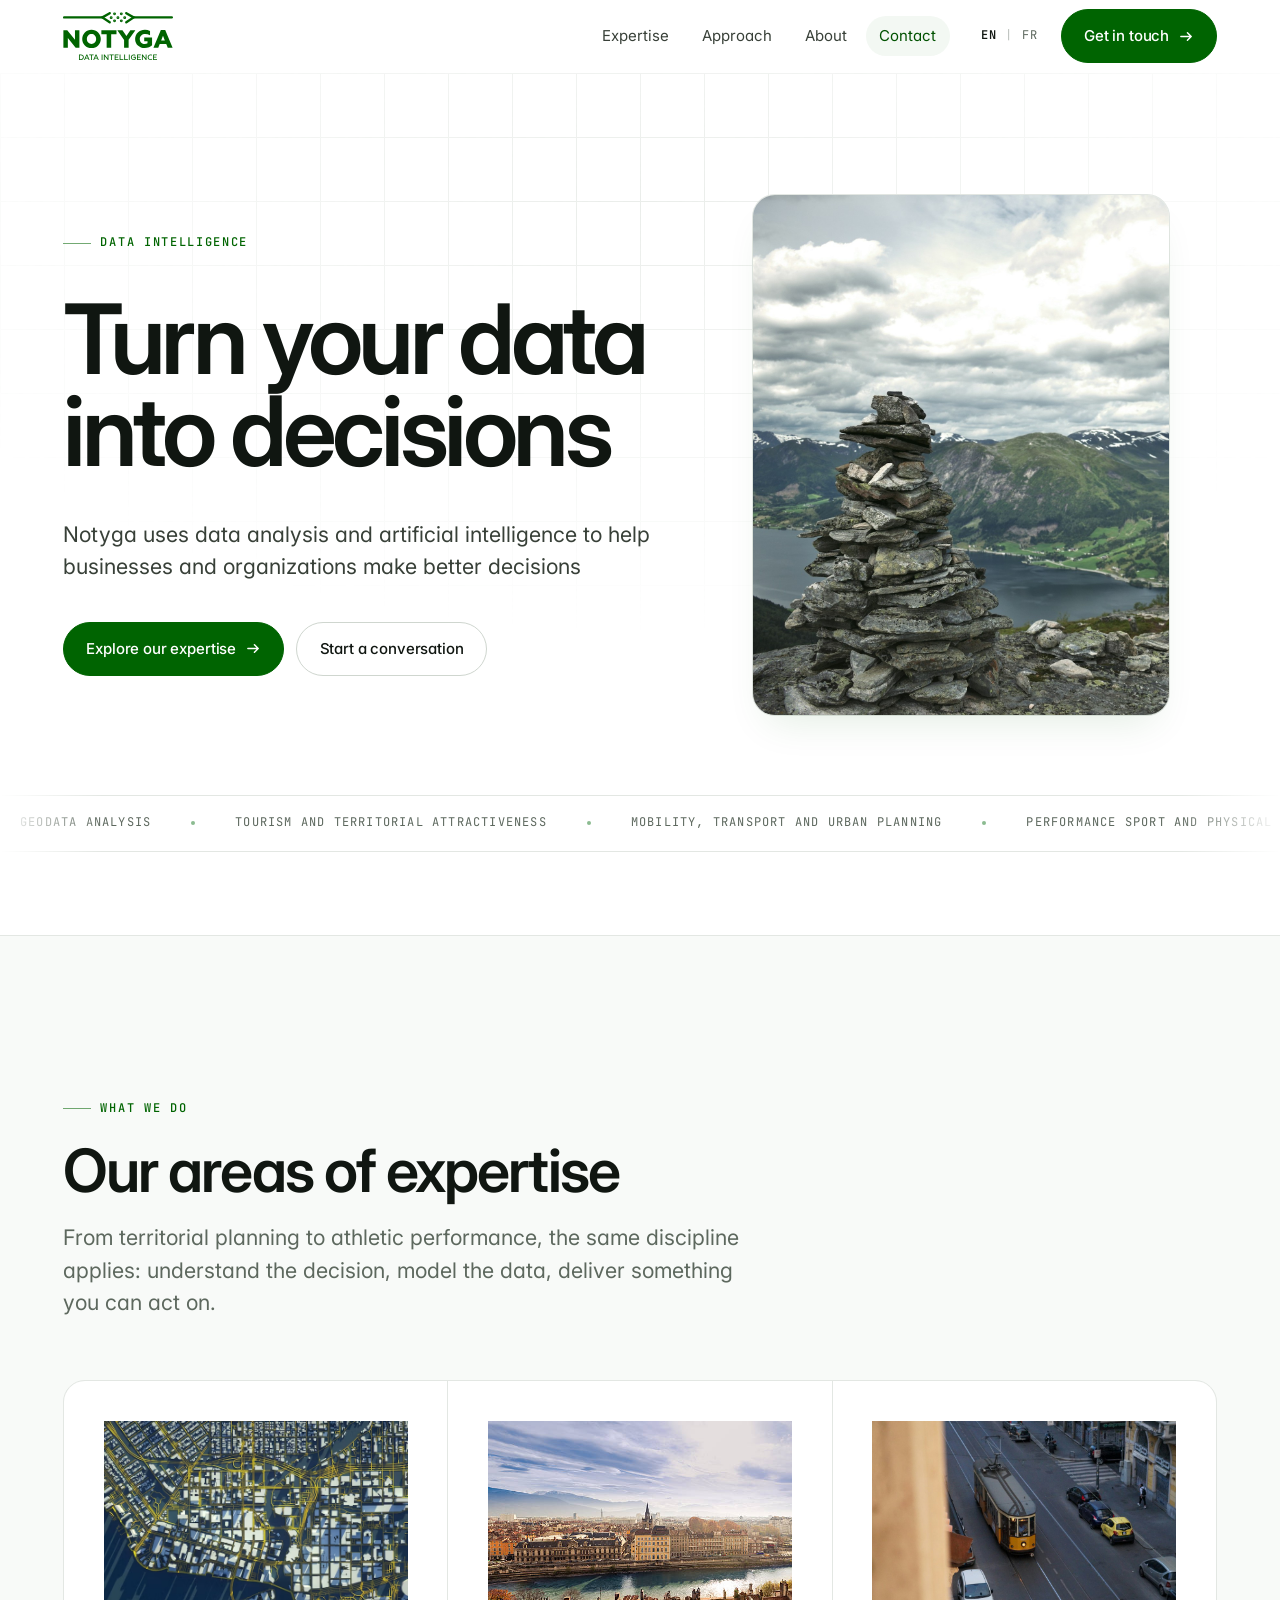
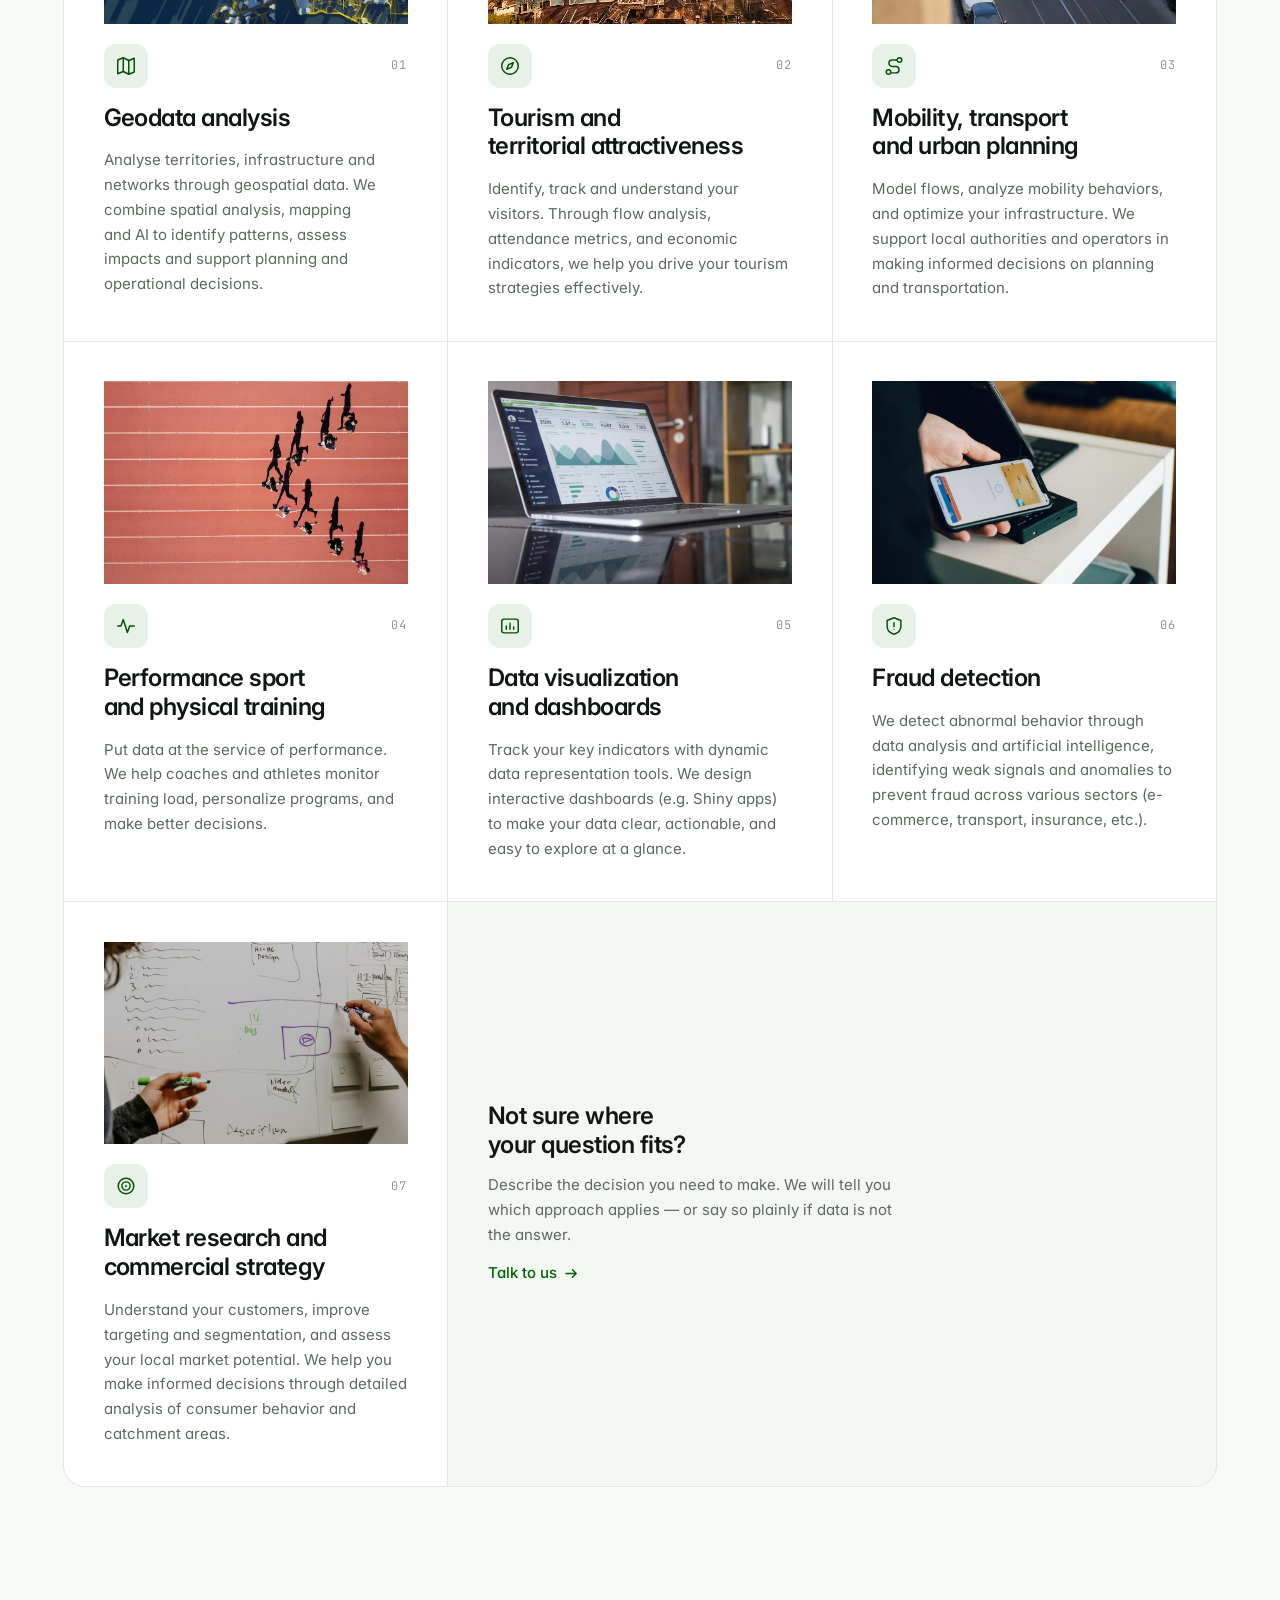
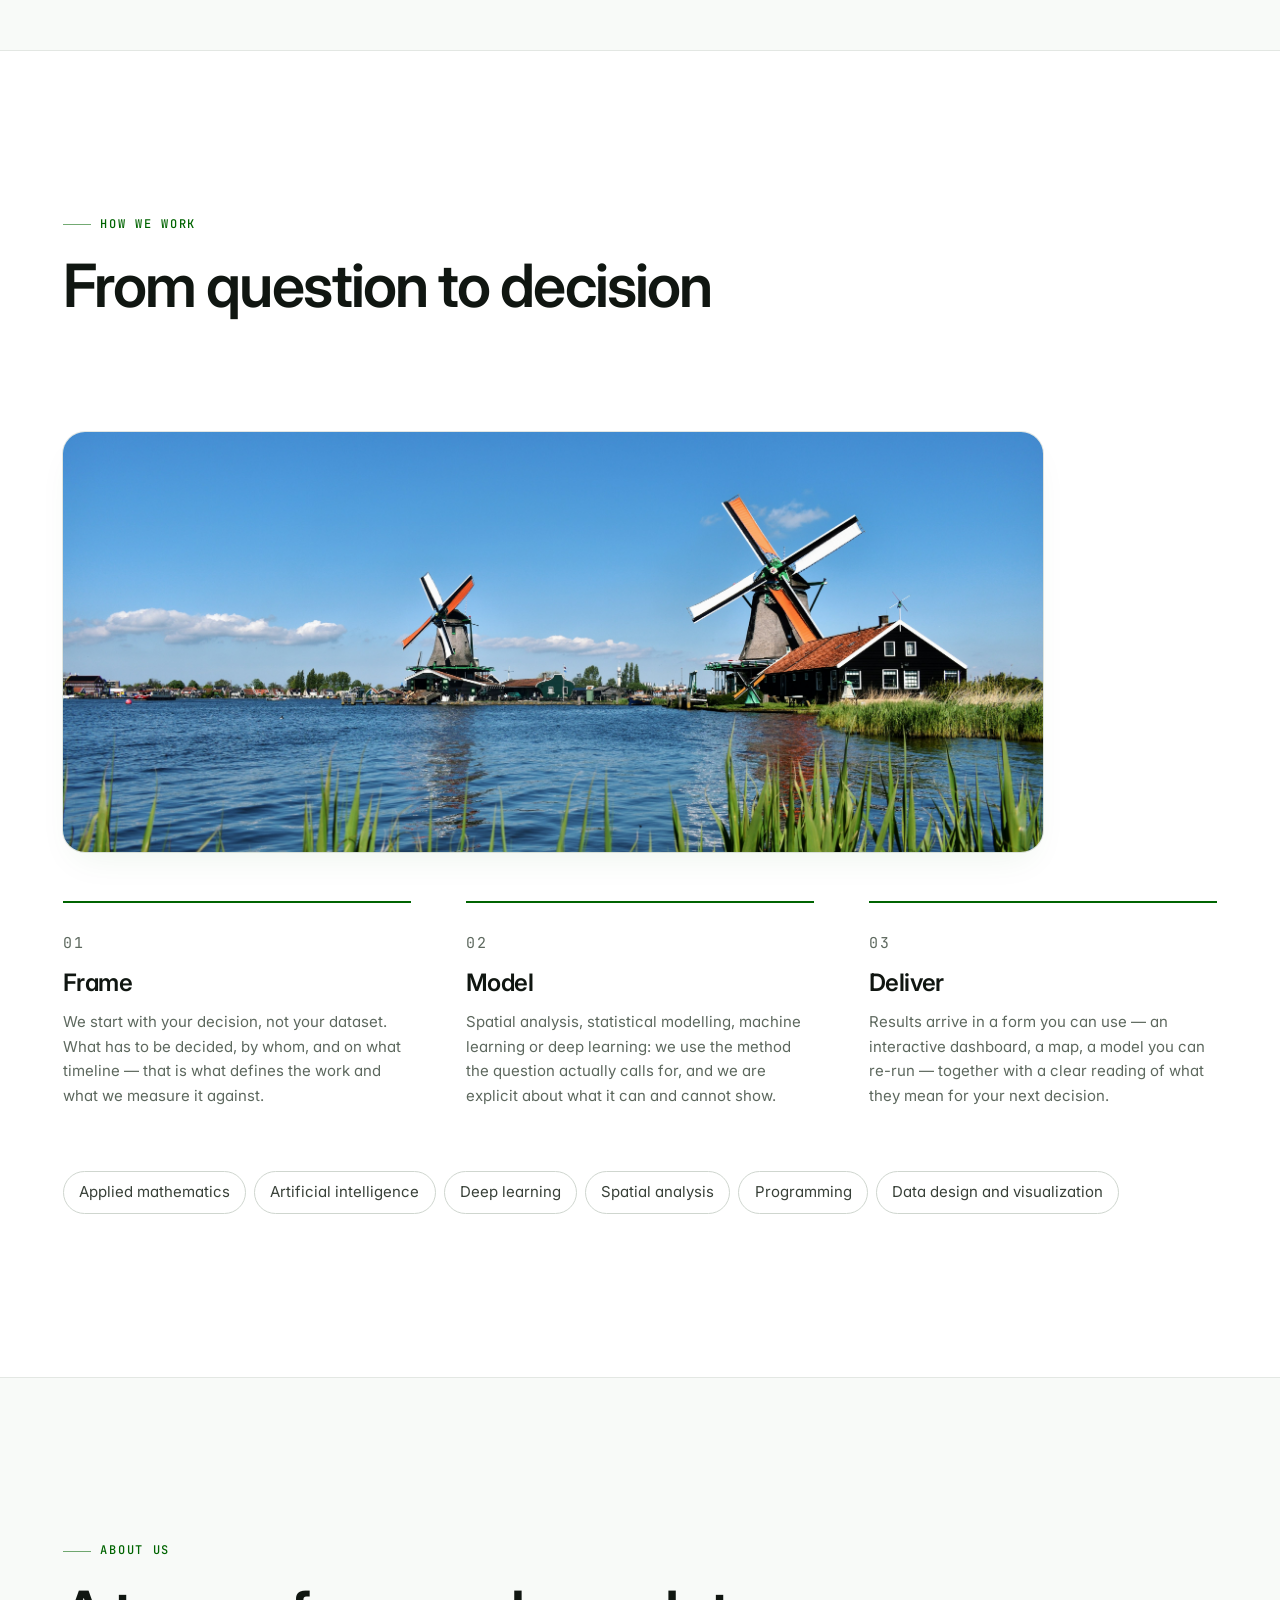
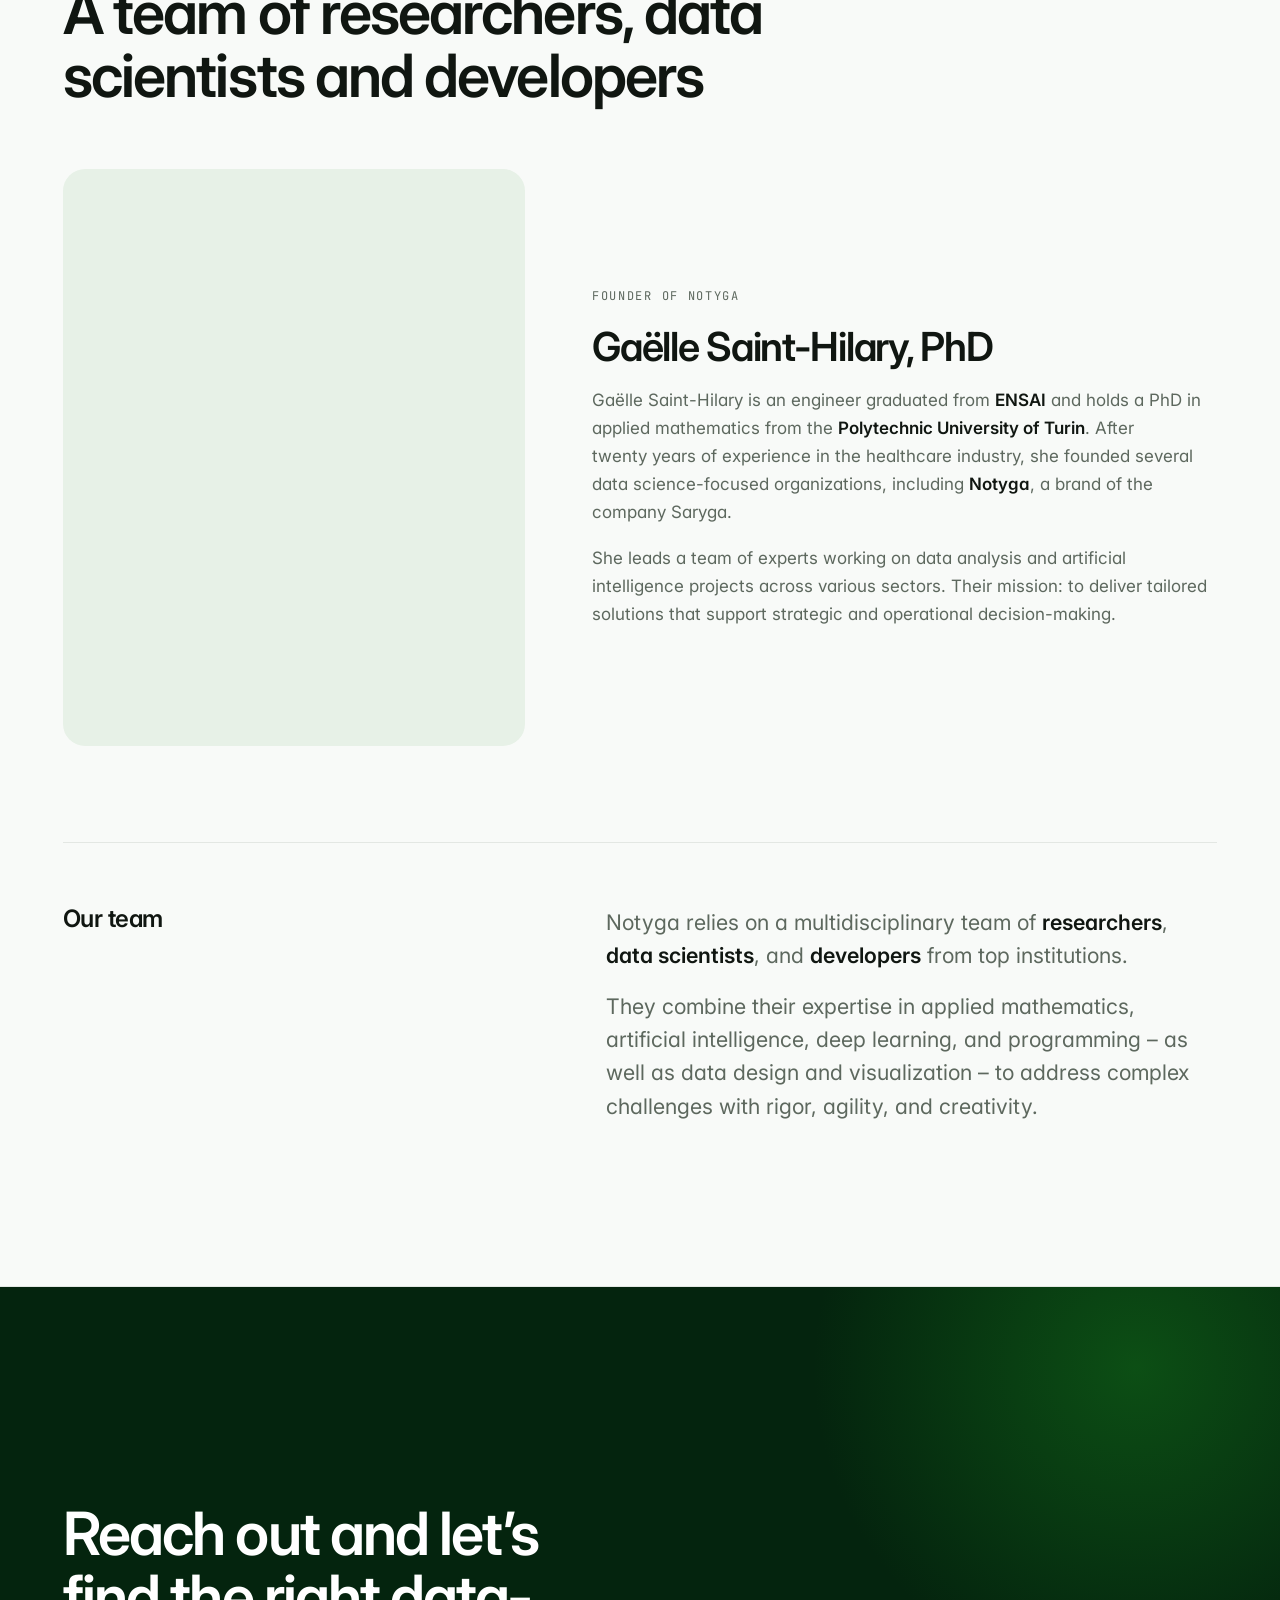
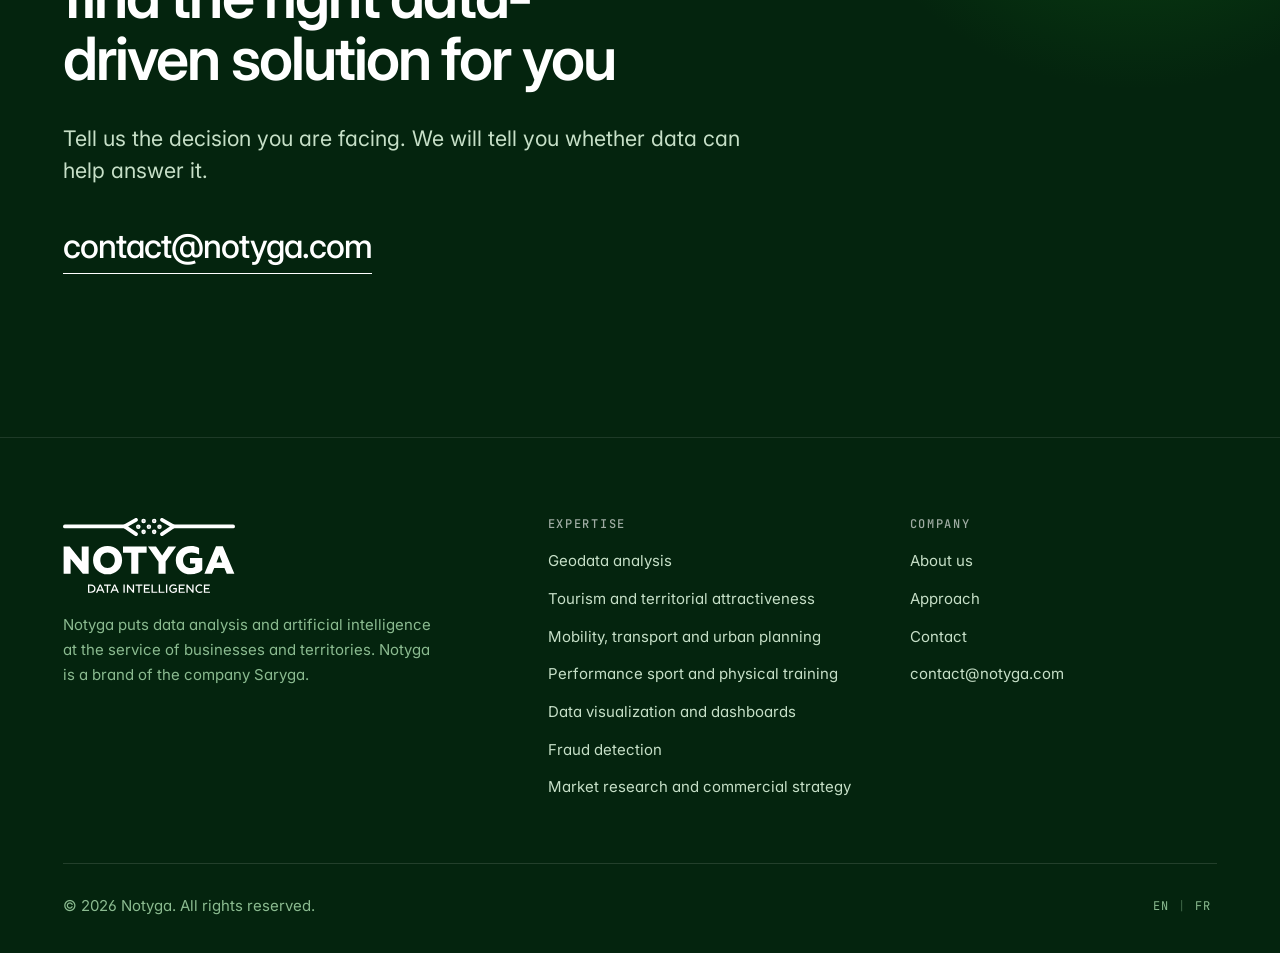
==== commit 518891b0: "route fix" ====
--- a/index.html
+++ b/index.html
@@ -58,9 +58,9 @@
         </nav>
         <div class="header__actions">
           <p class="lang" role="group" aria-label="Language">
-            <a href="./" hreflang="en" aria-current="page">EN</a>
+            <a href="/" hreflang="en" aria-current="page">EN</a>
             <span class="lang__sep" aria-hidden="true">|</span>
-            <a href="./fr/" hreflang="fr">FR</a>
+            <a href="/fr/" hreflang="fr">FR</a>
           </p>
           <a class="btn" href="#contact">Get in touch<svg class="arrow" width="16" height="16" viewBox="0 0 16 16" fill="none" aria-hidden="true"><path d="M2 8h11M9 4l4 4-4 4" stroke="currentColor" stroke-width="1.6" stroke-linecap="round" stroke-linejoin="round"/></svg></a>
         </div>
@@ -337,9 +337,9 @@
       <div class="footer__bottom">
         <p>&copy; <span data-year>2026</span> Notyga. All rights reserved.</p>
         <p class="lang">
-          <a href="./index.html" hreflang="en">EN</a>
+          <a href="/" hreflang="en">EN</a>
           <span class="lang__sep" aria-hidden="true">|</span>
-          <a href="./fr/index.html" hreflang="fr">FR</a>
+          <a href="/fr/" hreflang="fr">FR</a>
         </p>
       </div>
     </div>
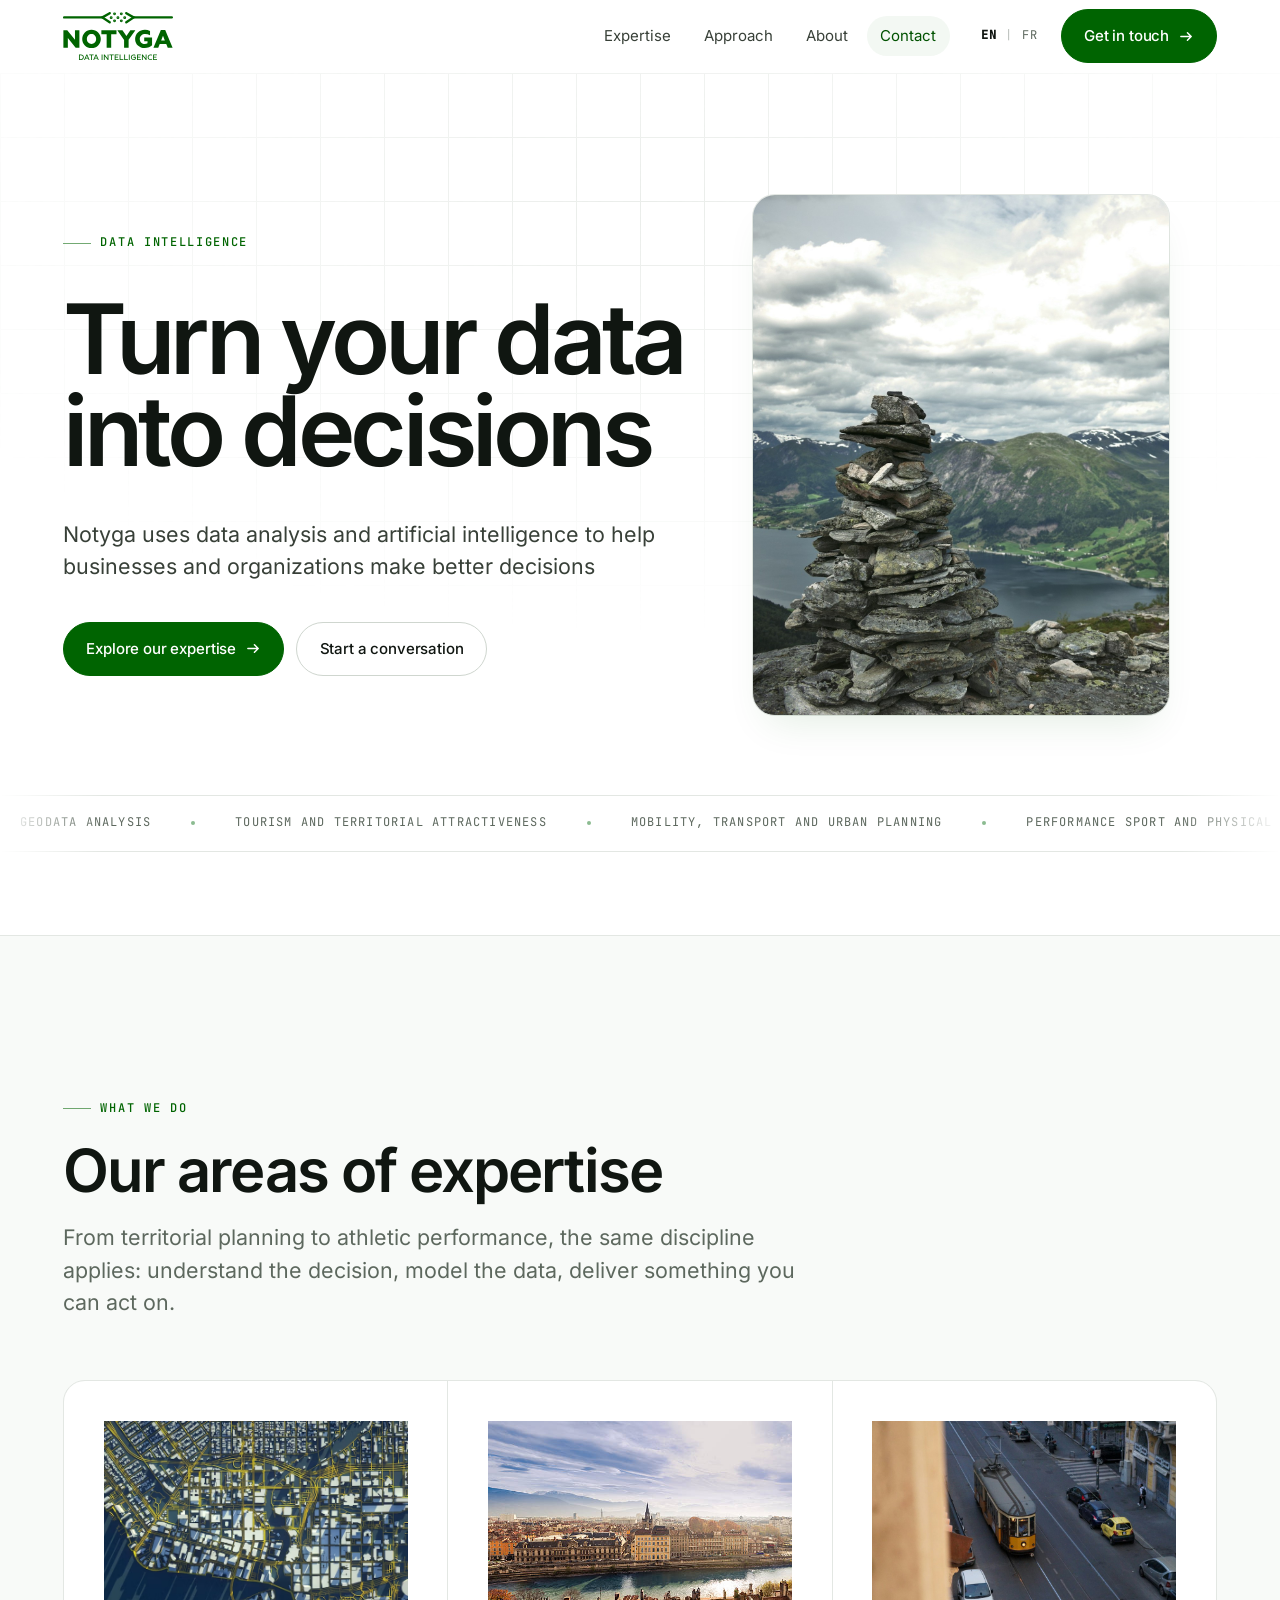
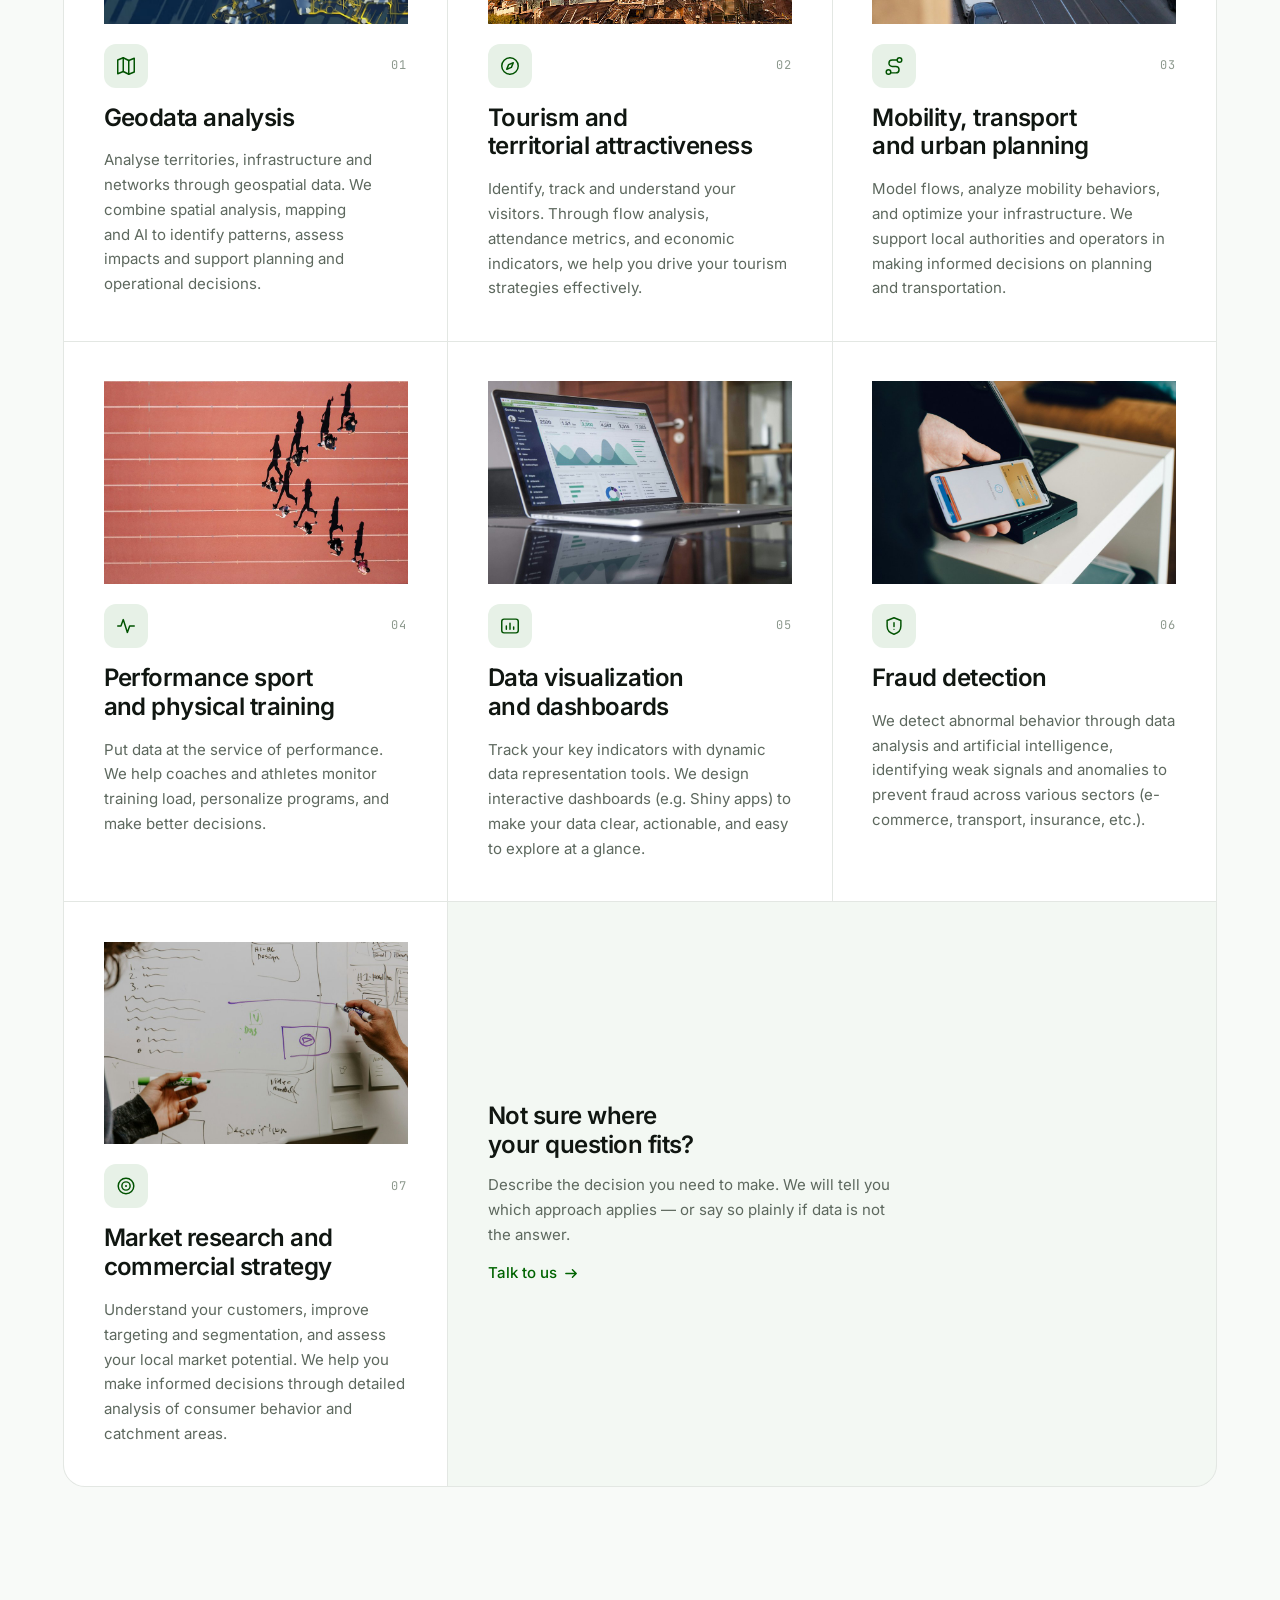
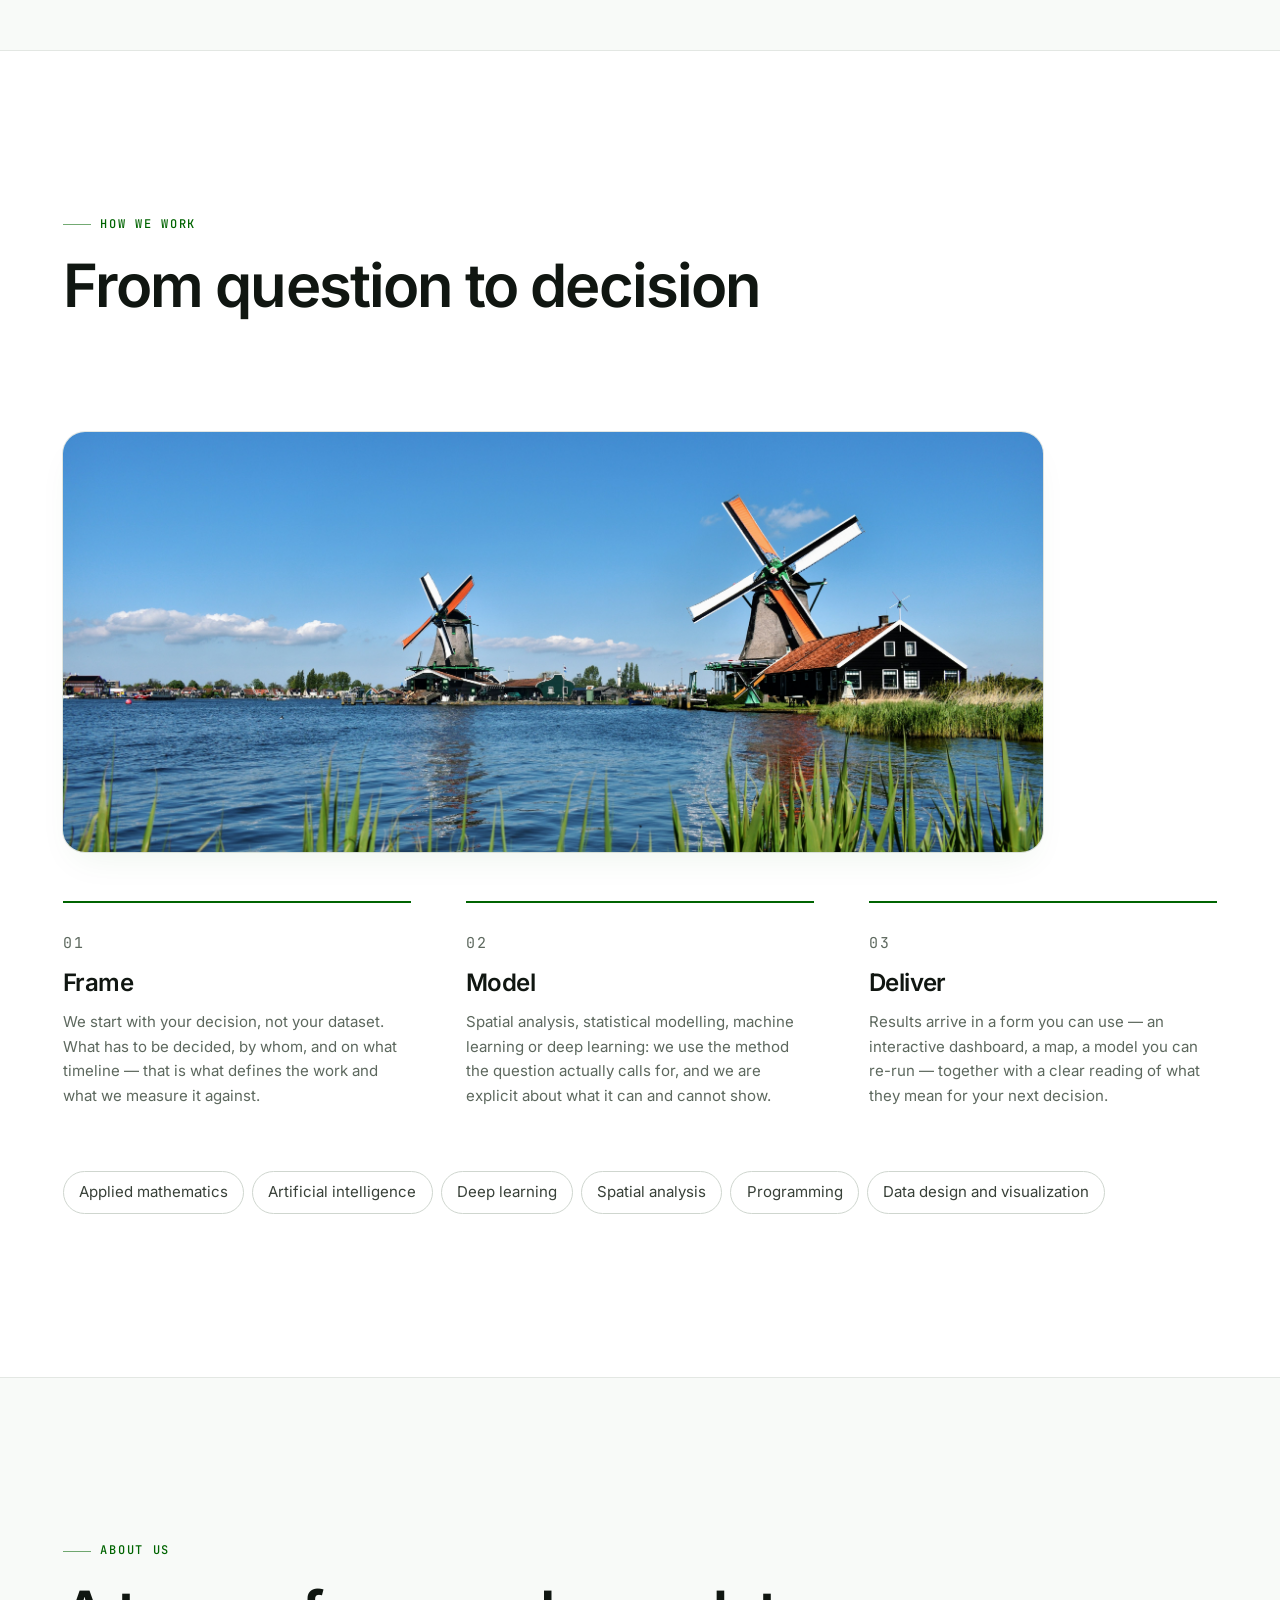
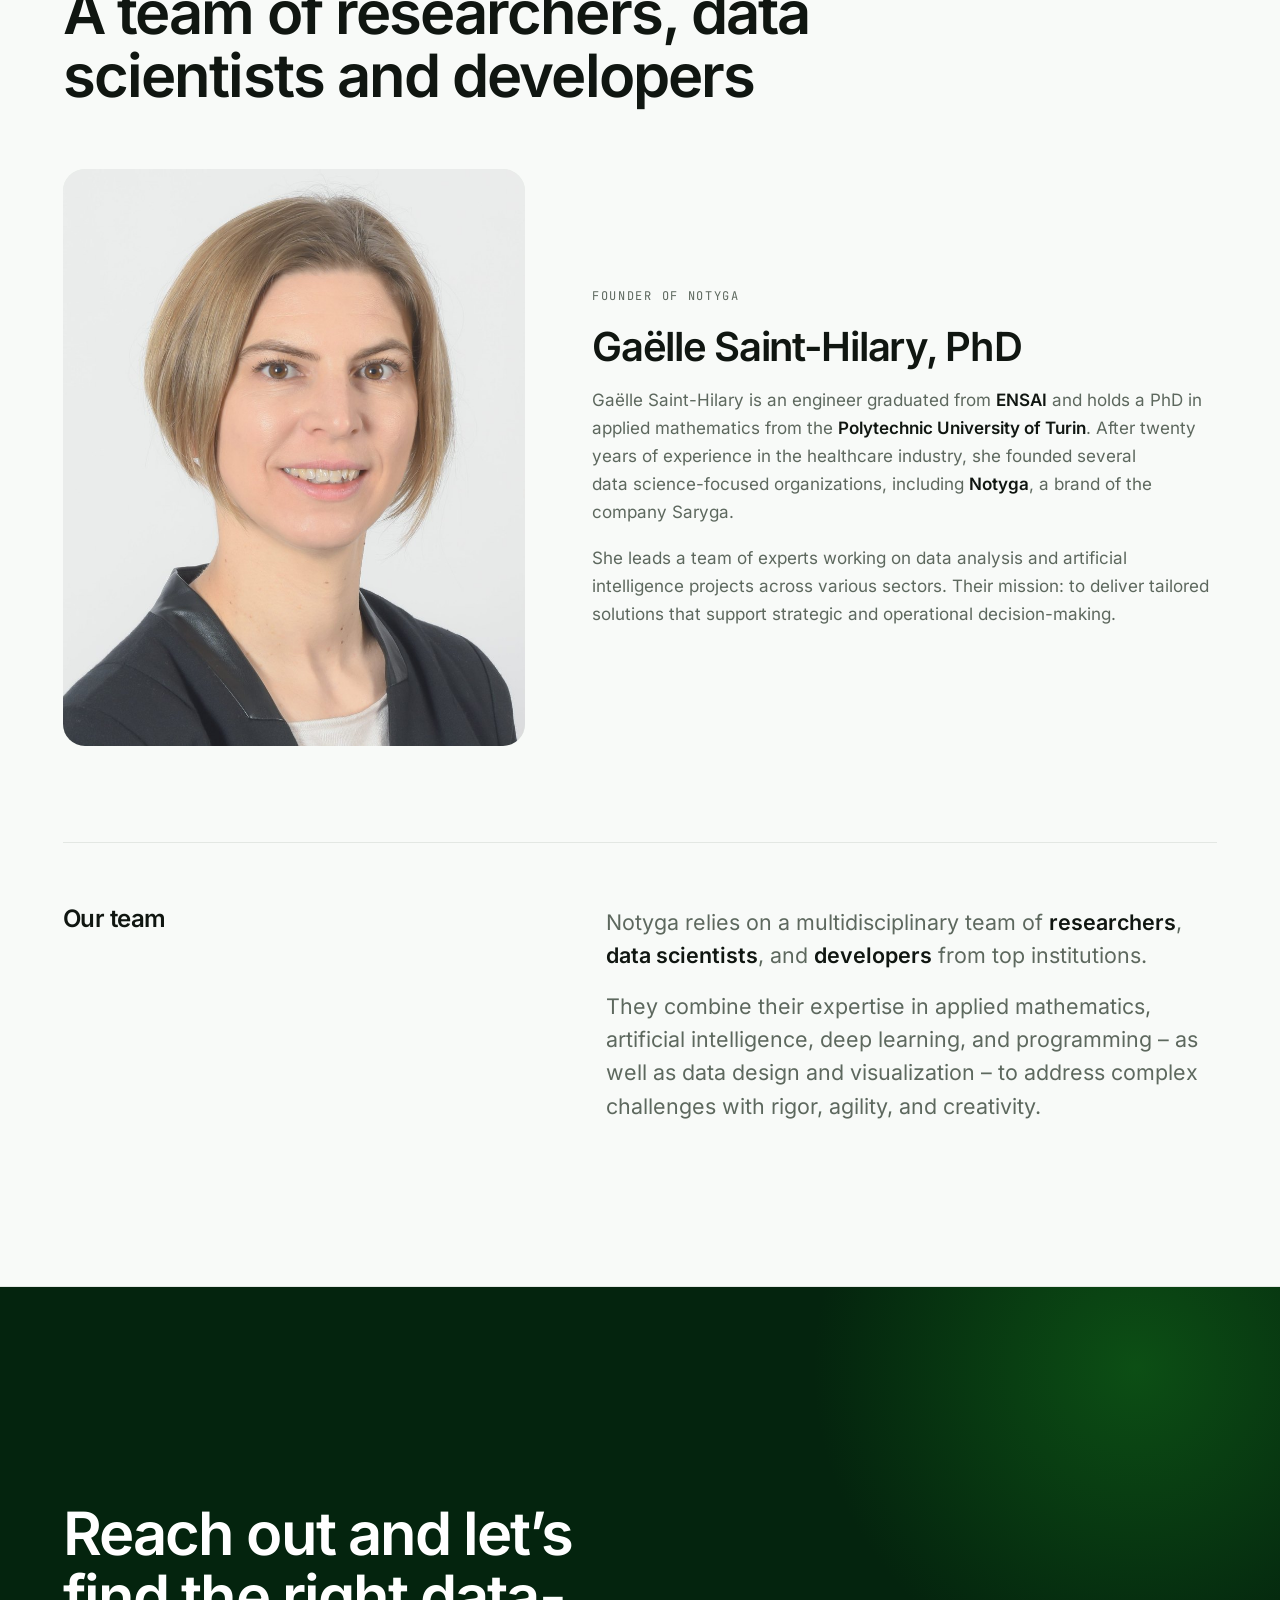
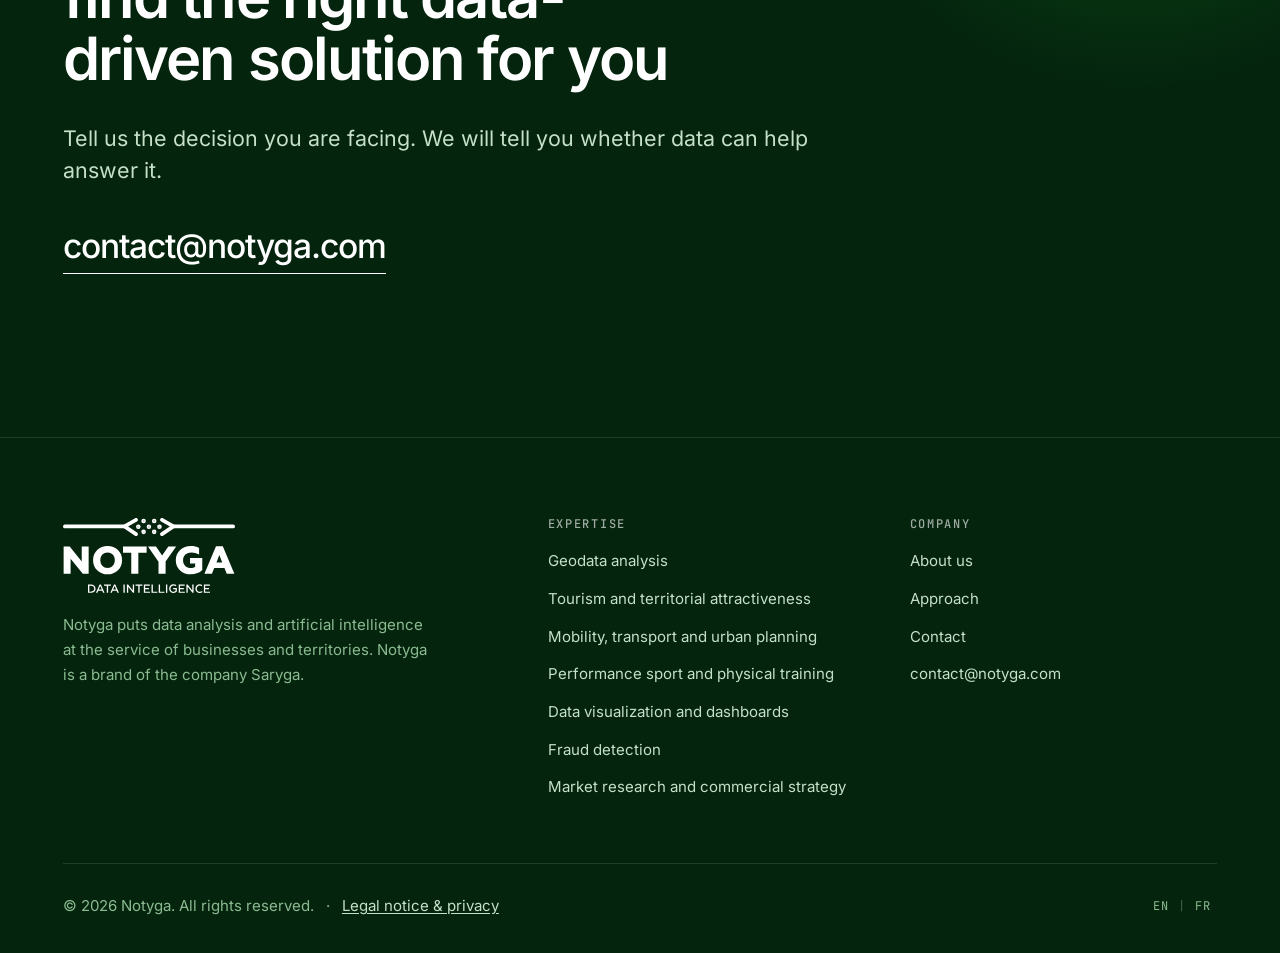
==== commit 6ceb1e72: "legal notice and privacy policy, self-host fonts, prepare OVH move" ====
--- a/index.html
+++ b/index.html
@@ -24,9 +24,7 @@
   <link rel="icon" href="assets/img/favicon-512.png" sizes="512x512">
   <link rel="apple-touch-icon" href="assets/img/apple-touch-icon.png">
 
-  <link rel="preconnect" href="https://fonts.googleapis.com">
-  <link rel="preconnect" href="https://fonts.gstatic.com" crossorigin>
-  <link rel="stylesheet" href="https://fonts.googleapis.com/css2?family=Inter:wght@400;500;600&family=JetBrains+Mono:wght@400;500&display=swap">
+  <link rel="preload" href="assets/fonts/inter-latin.woff2" as="font" type="font/woff2" crossorigin>
   <link rel="stylesheet" href="assets/css/styles.css">
   <script src="assets/js/main.js" defer></script>
 </head>
@@ -329,13 +327,10 @@
         </nav>
       </div>
 
-      <!-- TODO (legal): a French company site must publish "Mentions légales"
-           and a privacy policy. Add the pages and link them here once the real
-           company details (SIREN, registered address, hosting provider,
-           publication director) are available. -->
-
       <div class="footer__bottom">
-        <p>&copy; <span data-year>2026</span> Notyga. All rights reserved.</p>
+        <p>&copy; <span data-year>2026</span> Notyga. All rights reserved.
+          <span class="footer__sep" aria-hidden="true">·</span>
+          <a class="footer__legal" href="/legal/">Legal notice &amp; privacy</a></p>
         <p class="lang">
           <a href="/" hreflang="en">EN</a>
           <span class="lang__sep" aria-hidden="true">|</span>
--- a/assets/css/styles.css
+++ b/assets/css/styles.css
@@ -5,6 +5,57 @@
    Palette rule: a single hue family taken from the logo ink (#006401) plus
    warm neutrals. No second brand colour is introduced anywhere.
    ========================================================================== */
+
+/* --------------------------------------------------------------------------
+   0. Fonts
+   Self-hosted variable fonts (SIL OFL, licences in assets/fonts/), so no
+   visitor data is sent to Google. Latin covers English and French; latin-ext
+   is only downloaded if a page uses a character from its range.
+   -------------------------------------------------------------------------- */
+
+@font-face {
+  font-family: "Inter";
+  font-style: normal;
+  font-weight: 400 600;
+  font-display: swap;
+  src: url("../fonts/inter-latin.woff2") format("woff2");
+  unicode-range: U+0000-00FF, U+0131, U+0152-0153, U+02BB-02BC, U+02C6, U+02DA,
+    U+02DC, U+0304, U+0308, U+0329, U+2000-206F, U+20AC, U+2122, U+2191, U+2193,
+    U+2212, U+2215, U+FEFF, U+FFFD;
+}
+
+@font-face {
+  font-family: "Inter";
+  font-style: normal;
+  font-weight: 400 600;
+  font-display: swap;
+  src: url("../fonts/inter-latin-ext.woff2") format("woff2");
+  unicode-range: U+0100-02BA, U+02BD-02C5, U+02C7-02CC, U+02CE-02D7, U+02DD-02FF,
+    U+0304, U+0308, U+0329, U+1D00-1DBF, U+1E00-1E9F, U+1EF2-1EFF, U+2020,
+    U+20A0-20AB, U+20AD-20C0, U+2113, U+2C60-2C7F, U+A720-A7FF;
+}
+
+@font-face {
+  font-family: "JetBrains Mono";
+  font-style: normal;
+  font-weight: 400 500;
+  font-display: swap;
+  src: url("../fonts/jetbrains-mono-latin.woff2") format("woff2");
+  unicode-range: U+0000-00FF, U+0131, U+0152-0153, U+02BB-02BC, U+02C6, U+02DA,
+    U+02DC, U+0304, U+0308, U+0329, U+2000-206F, U+20AC, U+2122, U+2191, U+2193,
+    U+2212, U+2215, U+FEFF, U+FFFD;
+}
+
+@font-face {
+  font-family: "JetBrains Mono";
+  font-style: normal;
+  font-weight: 400 500;
+  font-display: swap;
+  src: url("../fonts/jetbrains-mono-latin-ext.woff2") format("woff2");
+  unicode-range: U+0100-02BA, U+02BD-02C5, U+02C7-02CC, U+02CE-02D7, U+02DD-02FF,
+    U+0304, U+0308, U+0329, U+1D00-1DBF, U+1E00-1E9F, U+1EF2-1EFF, U+2020,
+    U+20A0-20AB, U+20AD-20C0, U+2113, U+2C60-2C7F, U+A720-A7FF;
+}
 
 /* --------------------------------------------------------------------------
    1. Tokens
@@ -1223,3 +1274,164 @@
     color: #000;
   }
 }
+
+/* --------------------------------------------------------------------------
+   14. Legal page
+   -------------------------------------------------------------------------- */
+
+.legal h1 {
+  font-size: var(--fs-h2);
+  max-width: 20ch;
+}
+
+.legal__updated {
+  margin-top: 1rem;
+  font-size: var(--fs-small);
+  color: var(--muted);
+}
+
+.legal__body {
+  max-width: var(--maxw-text);
+  color: var(--ink-soft);
+}
+
+.legal__body h2 {
+  margin-top: clamp(2.5rem, 2rem + 2vw, 3.5rem);
+  padding-top: 1.75rem;
+  margin-bottom: 1rem;
+  border-top: 1px solid var(--line);
+  font-size: var(--fs-h3);
+  color: var(--ink);
+}
+
+.legal__body h3 {
+  margin: 1.75rem 0 0.5rem;
+  font-size: var(--fs-body);
+  font-weight: 600;
+  color: var(--ink);
+}
+
+.legal__body p + p,
+.legal__body p + dl {
+  margin-top: 1rem;
+}
+
+.legal__body a {
+  color: var(--green-600);
+  text-decoration: underline;
+  text-underline-offset: 0.15em;
+}
+
+.legal__body a:hover {
+  color: var(--green-700);
+}
+
+.legal__body dl {
+  display: grid;
+  grid-template-columns: max-content 1fr;
+  gap: 0.6rem 2rem;
+  margin: 0;
+}
+
+.legal__body dt {
+  font-size: var(--fs-small);
+  color: var(--muted);
+  padding-top: 0.1rem;
+}
+
+.legal__body dd {
+  margin: 0;
+}
+
+@media (max-width: 600px) {
+  .legal__body dl {
+    grid-template-columns: 1fr;
+    gap: 0;
+  }
+
+  .legal__body dd + dt {
+    margin-top: 0.85rem;
+  }
+}
+
+/* Placeholder for a legal detail not supplied yet. Deliberately loud. */
+.legal__todo {
+  padding: 0.1em 0.45em;
+  border-radius: 4px;
+  background: #fff1b8;
+  color: #5c4300;
+  font-size: 0.9em;
+}
+
+/* Footer link to the legal page. */
+.footer__sep {
+  margin-inline: 0.5rem;
+}
+
+.footer__legal {
+  color: var(--green-200);
+  text-decoration: underline;
+  text-underline-offset: 0.15em;
+  transition: color 0.2s var(--ease);
+}
+
+.footer__legal:hover {
+  color: #fff;
+}
+
+.legal__body p + ul,
+.legal__body ul + p {
+  margin-top: 1rem;
+}
+
+.legal__body ul {
+  padding-left: 1.25rem;
+  list-style: disc;
+}
+
+.legal__body li + li {
+  margin-top: 0.5rem;
+}
+
+.legal__body li::marker {
+  color: var(--green-500);
+}
+
+/* Review copies only (tools/build_share.py --compare): host-dependent
+   passages shown as labelled options, and a banner explaining them. */
+.legal__review {
+  margin-top: 1.5rem;
+  max-width: var(--maxw-text);
+  padding: 1rem 1.25rem;
+  border-radius: var(--radius);
+  background: #fff1b8;
+  color: #5c4300;
+  font-size: var(--fs-small);
+}
+
+.legal__review strong {
+  color: inherit;
+}
+
+.legal__variants {
+  display: grid;
+  gap: 1rem;
+}
+
+.legal__variant {
+  padding: 1rem 1.25rem;
+  border: 1px dashed var(--line-strong);
+  border-radius: var(--radius);
+  background: var(--paper-2);
+  break-inside: avoid;
+}
+
+.legal__variant-label {
+  margin-bottom: 0.5rem;
+  font-family: var(--font-mono);
+  font-size: var(--fs-label);
+  font-weight: 500;
+  letter-spacing: 0.08em;
+  text-transform: uppercase;
+  color: var(--green-700);
+}
